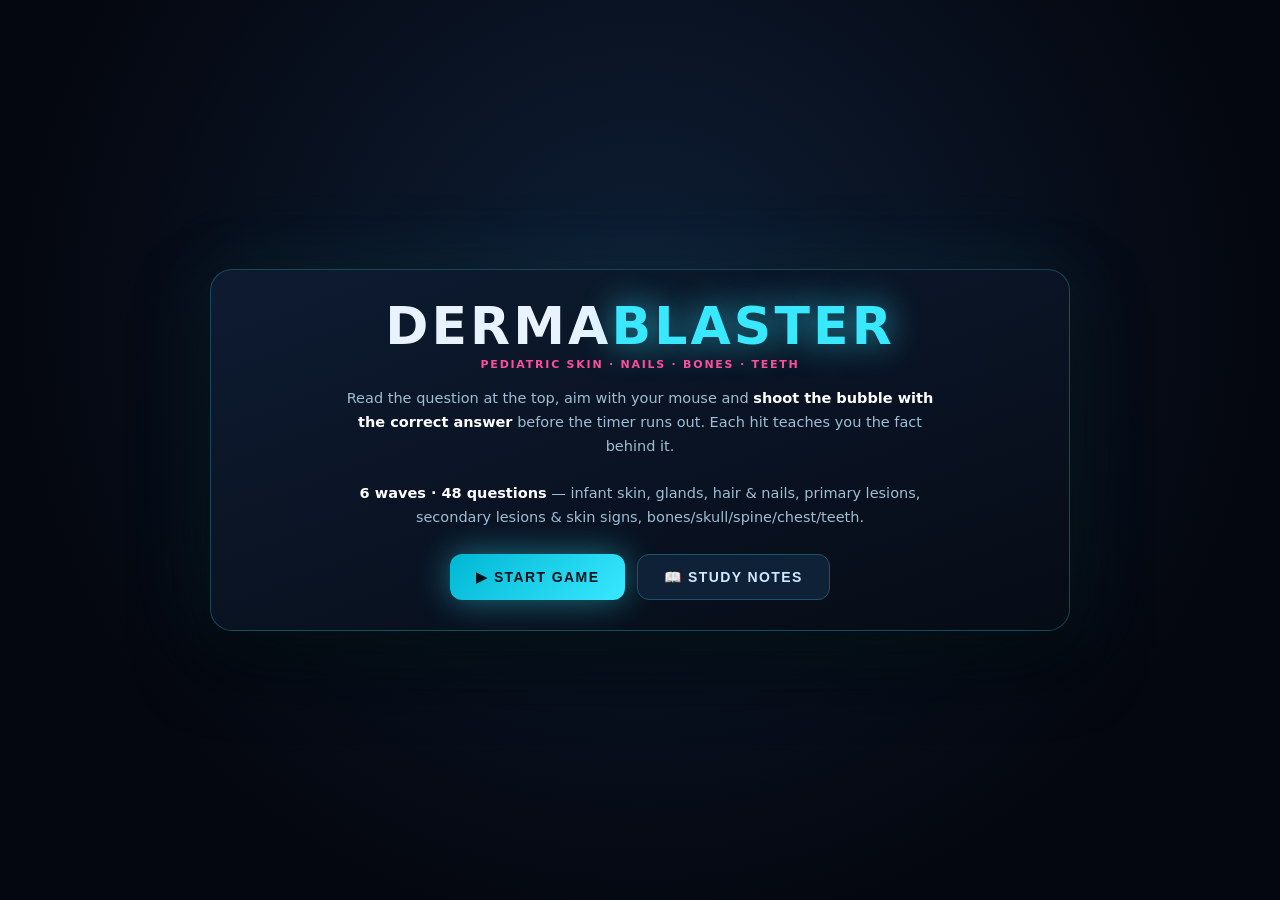
==== index.html @ 05850865 "Create index.html" ====
<!DOCTYPE html>
<html lang="en">
<head>
<meta charset="utf-8">
<meta name="viewport" content="width=device-width,initial-scale=1,maximum-scale=1,user-scalable=no">
<title>DermaBlaster — Pediatric Skin &amp; Bones Quiz Shooter</title>
<style>
  :root{
    --bg:#070b16; --cyan:#38e8ff; --pink:#ff4d9d;
    --green:#3cff8c; --red:#ff4a5e; --amber:#ffc24d;
  }
  *{box-sizing:border-box}
  html,body{
    margin:0;height:100%;overflow:hidden;background:var(--bg);
    font-family:ui-sans-serif,system-ui,"Segoe UI",Roboto,Helvetica,Arial,sans-serif;
    color:#e8f3ff;-webkit-user-select:none;user-select:none;-webkit-tap-highlight-color:transparent;
  }
  #game{position:fixed;inset:0;display:block;cursor:crosshair;z-index:1;touch-action:none}

  /* ---------- HUD ---------- */
  #hud{
    position:fixed;top:0;left:0;right:0;height:66px;z-index:10;
    display:flex;align-items:center;gap:16px;padding:8px 18px;
    pointer-events:none;
    background:linear-gradient(#050a14ee,#050a1400);
  }
  .hud-block{display:flex;flex-direction:column;gap:2px}
  #waveName{font-size:12px;letter-spacing:.14em;text-transform:uppercase;color:var(--cyan);font-weight:800;opacity:.9}
  #qCount{font-size:11px;letter-spacing:.1em;color:#8fb3cc;font-weight:700}
  .hud-center{flex:1;display:flex;flex-direction:column;align-items:center;gap:4px}
  #timerBar{width:min(520px,46vw);height:12px;border-radius:8px;background:#0c1a2c;border:1px solid #1d3a55;overflow:hidden;box-shadow:inset 0 0 12px #000}
  #timerFill{height:100%;width:100%;background:linear-gradient(90deg,#3cff8c,#38e8ff);transition:background .2s}
  #timerLbl{font-size:10px;letter-spacing:.22em;color:#6d90ab;font-weight:700}
  .hud-right{display:flex;flex-direction:column;align-items:flex-end;gap:2px}
  #scoreBox{font-size:22px;font-weight:900;color:#fff;text-shadow:0 0 18px rgba(56,232,255,.6);font-variant-numeric:tabular-nums}
  #comboBox{font-size:11px;font-weight:800;color:var(--amber);letter-spacing:.08em;height:14px}
  #livesBox{font-size:14px;letter-spacing:2px;color:var(--red);text-shadow:0 0 12px rgba(255,74,94,.8)}

  /* ---------- Question banner ---------- */
  #qBanner{
    position:fixed;top:70px;left:50%;transform:translateX(-50%);
    width:min(980px,92vw);z-index:9;pointer-events:none;
    text-align:center;font-size:18px;font-weight:700;line-height:1.38;
    padding:13px 22px;border-radius:14px;
    background:rgba(9,18,34,.85);border:1px solid rgba(56,232,255,.28);
    box-shadow:0 10px 34px rgba(0,0,0,.6),inset 0 0 30px rgba(56,232,255,.05);
    backdrop-filter:blur(6px);
    opacity:0;transition:opacity .18s;
  }
  #qBanner.on{opacity:1}

  /* ---------- Feedback ---------- */
  #feedback{
    position:fixed;left:50%;bottom:22px;transform:translateX(-50%) translateY(20px);
    width:min(900px,94vw);z-index:12;pointer-events:none;
    padding:15px 20px;border-radius:16px;opacity:0;transition:.22s;
    background:rgba(8,16,30,.94);backdrop-filter:blur(8px);
    box-shadow:0 18px 50px rgba(0,0,0,.7);
  }
  #feedback.show{opacity:1;transform:translateX(-50%) translateY(0)}
  #feedback.ok{border:1px solid rgba(60,255,140,.55);box-shadow:0 0 40px rgba(60,255,140,.18),0 18px 50px #000}
  #feedback.bad{border:1px solid rgba(255,74,94,.55);box-shadow:0 0 40px rgba(255,74,94,.18),0 18px 50px #000}
  .fb-head{font-size:15px;font-weight:900;letter-spacing:.14em;margin-bottom:7px}
  #feedback.ok .fb-head{color:var(--green)}
  #feedback.bad .fb-head{color:var(--red)}
  .fb-ans{font-size:15px;color:#fff;margin-bottom:5px}
  .fb-ans b{color:var(--cyan)}
  .fb-exp{font-size:13.5px;color:#9fbdd4;line-height:1.5}

  /* ---------- Overlay ---------- */
  #overlay{
    position:fixed;inset:0;z-index:50;display:none;align-items:center;justify-content:center;
    padding:22px;background:radial-gradient(circle at 50% 35%,#0e1e35 0%,#04070f 72%);
  }
  #overlay.show{display:flex}
  .panel{
    width:min(860px,96vw);max-height:88vh;overflow:auto;padding:30px 34px;border-radius:22px;
    background:linear-gradient(160deg,rgba(14,28,50,.96),rgba(6,12,22,.98));
    border:1px solid rgba(56,232,255,.25);
    box-shadow:0 0 90px rgba(56,232,255,.09),0 30px 70px rgba(0,0,0,.75);
  }
  .panel::-webkit-scrollbar{width:9px}
  .panel::-webkit-scrollbar-thumb{background:#1d4560;border-radius:9px}
  .menu{text-align:center}
  h1{margin:0 0 6px;font-size:clamp(30px,6.4vw,52px);letter-spacing:.06em;font-weight:900;line-height:1}
  h1 span{color:var(--cyan);text-shadow:0 0 34px rgba(56,232,255,.7)}
  .sub{margin:0 0 16px;color:var(--pink);font-weight:800;letter-spacing:.16em;font-size:11px;text-transform:uppercase}
  .desc{margin:0 auto 24px;max-width:600px;color:#9fbdd4;font-size:14.5px;line-height:1.65}
  .desc b{color:#fff}
  .btns{display:flex;gap:12px;justify-content:center;flex-wrap:wrap}
  .btn{
    pointer-events:auto;cursor:pointer;border-radius:12px;padding:14px 26px;
    font-size:14px;font-weight:900;letter-spacing:.1em;text-transform:uppercase;
    background:#0e2136;color:#cfe9ff;border:1px solid #23506f;transition:.15s;
  }
  .btn:hover{background:#153350;border-color:var(--cyan);transform:translateY(-2px)}
  .btn.primary{background:linear-gradient(135deg,#00b7d4,#38e8ff);color:#04121c;border:none;box-shadow:0 0 34px rgba(56,232,255,.45)}
  .btn.primary:hover{filter:brightness(1.12)}
  .stats{display:flex;gap:26px;justify-content:center;margin:6px 0 22px;flex-wrap:wrap}
  .stat{text-align:center}
  .stat b{display:block;font-size:30px;color:var(--cyan);font-weight:900}
  .stat span{font-size:10.5px;letter-spacing:.16em;color:#7ea1ba;font-weight:800}
  .big-title{font-size:clamp(26px,5vw,42px);font-weight:900;text-align:center;margin:0 0 6px}
  .big-title.good{color:var(--green);text-shadow:0 0 40px rgba(60,255,140,.5)}
  .big-title.bad{color:var(--red);text-shadow:0 0 40px rgba(255,74,94,.5)}

  /* ---------- Study notes ---------- */
  .study h2{margin:0 0 4px;font-size:26px;color:var(--cyan);letter-spacing:.05em}
  .study .hint{color:#7ea1ba;font-size:13px;margin:0 0 18px}
  .study h3{
    margin:26px 0 10px;font-size:14px;letter-spacing:.16em;text-transform:uppercase;
    color:var(--pink);border-bottom:1px solid rgba(255,77,157,.25);padding-bottom:7px;
  }
  .st-item{margin-bottom:11px;padding:10px 13px;border-radius:10px;background:rgba(56,232,255,.045);border-left:3px solid rgba(56,232,255,.45)}
  .st-q{font-size:13.5px;font-weight:700;color:#dceeff;margin-bottom:4px}
  .st-a{font-size:13px;color:var(--green);font-weight:700;margin-bottom:3px}
  .st-e{font-size:12px;color:#8aa9c1;line-height:1.45}

  @media (max-width:720px){
    #hud{height:58px;padding:6px 10px;gap:8px}
    #scoreBox{font-size:17px}
    #qBanner{top:60px;font-size:14.5px;padding:10px 14px}
    #timerBar{width:38vw}
    .panel{padding:22px 18px}
    .fb-exp{font-size:12px}
    .fb-ans{font-size:13px}
  }
</style>
</head>
<body>

<canvas id="game"></canvas>

<div id="hud">
  <div class="hud-block">
    <div id="waveName">WAVE 1/6</div>
    <div id="qCount">Q 1/8</div>
  </div>
  <div class="hud-center">
    <div id="timerBar"><div id="timerFill"></div></div>
    <div id="timerLbl">TIME</div>
  </div>
  <div class="hud-right">
    <div id="scoreBox">0</div>
    <div id="comboBox"></div>
    <div id="livesBox">❤❤❤❤❤</div>
  </div>
</div>

<div id="qBanner"></div>
<div id="feedback"></div>
<div id="overlay"></div>

<script>
/* ============================================================
   1. DATA — every fact from the notes becomes a question
   ============================================================ */
const TOPICS = [
{ name:"The Skin of Infants", questions:[
  { q:"How does the skin thickness of children under 3 years compare with adults?",
    a:"1.5–3 times thinner", d:["1.5–3 times thicker","About the same","5–10 times thinner"],
    e:"In children under 3 years the skin is 1.5–3 times less thick than in adults." },
  { q:"Why is an infant's skin fair / light in colour?",
    a:"The function of melanocytes is reduced", d:["Melanocytes are completely absent","Melanin is overproduced","The dermis is thicker"],
    e:"The function of melanocytes is reduced, so the skin is fair and light." },
  { q:"How much water does an infant's smooth, delicate skin contain?",
    a:"Up to 80%", d:["Up to 30%","Up to 50%","Up to 95%"],
    e:"Infant skin is smooth, delicate and soft and contains up to 80% of water." },
  { q:"The structure of the epidermis in infants is best described as…",
    a:"Loose — cells are relatively far apart", d:["Tightly packed and dense","Hard and fully keratinized","Fused solidly to the dermis"],
    e:"The structure of the epidermis is loose: the cells are relatively far apart." },
  { q:"Why do bullae form easily on an infant's skin?",
    a:"Weak epidermis–dermis connection (poor anchoring fibers)", d:["A very thick periosteum","Overactive sebaceous glands","Excess melanin production"],
    e:"The epidermis easily detaches from the dermis because anchoring fibers are poorly developed → bullae form." },
  { q:"What is the pH of infant skin?",
    a:"Neutral → poor antibacterial protection", d:["Strongly acidic → good antibacterial protection","Strongly alkaline","Identical to adult skin"],
    e:"The pH is neutral, which gives poor antibacterial protection." },
  { q:"Infant skin is predisposed to…",
    a:"Peeling (desquamation)", d:["Thick keratinization","Hyperpigmentation","Sclerosis"],
    e:"Infant skin is sensitive, vulnerable, easily damaged and predisposed to peeling (desquamation)." }
]},

{ name:"Sebaceous & Sweat Glands", questions:[
  { q:"When do the sebaceous glands start functioning?",
    a:"In utero — producing vernix caseosa", d:["At birth","At 3–4 weeks of life","At puberty"],
    e:"The sebaceous glands start functioning in utero, producing vernix caseosa." },
  { q:"What does vernix caseosa do for the fetus?",
    a:"Protects skin from amniotic fluid and eases passage through the birth canal",
    d:["Protects only from UV light","Kills all bacteria on the skin","Acts as the first hair coat"],
    e:"Vernix caseosa covers the fetal skin, protects it from amniotic fluid and facilitates passage through the birth canal." },
  { q:"When is the peak activity of the sebaceous glands?",
    a:"In puberty", d:["In the first month of life","At 7–8 years","In old age"],
    e:"The peak activity is in puberty." },
  { q:"Adolescent acne is caused by sebaceous glands occluded with…",
    a:"Epithelial plugs", d:["Calcium deposits","Anchoring fibers","Lanugo hairs"],
    e:"In adolescents the sebaceous glands are often occluded with epithelial plugs → acne." },
  { q:"Why is sweat gland function decreased during the first 3–4 months?",
    a:"Excretory ducts are underdeveloped and closed with epithelial cells",
    d:["The glands have not yet formed","The body contains no water","The skin is too thick"],
    e:"During the first 3–4 months the excretory ducts are underdeveloped and closed with epithelial cells, so function is decreased." },
  { q:"Sweating begins at the age of…",
    a:"3–4 weeks", d:["3–4 days","3–4 months","7–8 years"],
    e:"Sweating begins at the age of 3–4 weeks." },
  { q:"Which statement about infant sweating is TRUE?",
    a:"Infants sweat at a higher temperature than older children",
    d:["Infants sweat at a lower temperature","Infants do not sweat at all","Sweating is fully adequate from birth"],
    e:"Infants sweat at a higher temperature than older children." },
  { q:"Adequate sweating occurs at…",
    a:"7–8 years", d:["3–4 weeks","1 year","Puberty"],
    e:"Adequate sweating occurs at 7–8 years." },
  { q:"When do the apocrine sweat glands start functioning?",
    a:"In puberty", d:["In utero","At 3–4 weeks","At 7–8 years"],
    e:"Apocrine sweat glands start functioning in puberty." }
]},

{ name:"Hair & Nails", questions:[
  { q:"The skin of a newborn is covered with…",
    a:"Lanugo — short, soft hairs", d:["Thick terminal hair","Nothing but vellus patches","No hair at all"],
    e:"The skin of a newborn is covered with lanugo (short and soft hairs)." },
  { q:"In which babies is lanugo more evident?",
    a:"Premature babies", d:["Post-term babies","Babies with acne","Babies with alopecia"],
    e:"Lanugo is more evident in premature babies." },
  { q:"Eyebrows and eyelashes in the newborn are…",
    a:"Poorly developed", d:["Fully developed","Absent until puberty","Identical to adults"],
    e:"Eyebrows and eyelashes are poorly developed." },
  { q:"The primary soft hair on the scalp is replaced…",
    a:"During the first 6 months", d:["During the first 3 days","At 5 years","At puberty"],
    e:"Primary soft hair on the scalp is replaced during the first 6 months." },
  { q:"Nails in term infants are…",
    a:"Well developed and reaching the fingertips", d:["Completely absent","3 mm short of the fingertips","Present only on the toes"],
    e:"Nails are well developed and reach the fingertips in term infants." },
  { q:"What forms on the nail plate during the first 3 days of life?",
    a:"A “physiological line” due to delayed nail growth", d:["Leukonychia","A subungual haematoma","A fungal spot"],
    e:"In the first 3 days of life a delay in nail growth forms the so-called “physiological line” on the nail plate." },
  { q:"When does the “physiological line” reach the free edge of the nail?",
    a:"At the 3rd month of life", d:["At 3 weeks","At 6 months","At 1 year"],
    e:"At the 3rd month of life it reaches the free edge of the nail." },
  { q:"Alopecia means…",
    a:"Loss of hair", d:["Excessive hair growth","Nail biting","Pitted nails"],
    e:"Alopecia = loss of hair." },
  { q:"Hypertrichosis means…",
    a:"Excessive growth of hair", d:["Loss of hair","Dilated capillaries","Thickened skin"],
    e:"Hypertrichosis = excessive growth of hair." },
  { q:"Onychophagia is…",
    a:"Nail biting", d:["Complete nail loss","White nails","Iron deficiency"],
    e:"Onychophagia = nail biting." },
  { q:"Celonychia (koilonychia) is associated with…",
    a:"Iron deficiency", d:["Zinc excess","Vitamin D toxicity","Hyperthyroidism"],
    e:"Celonychia (spoon-shaped nails) is associated with iron deficiency." },
  { q:"Convex “watchglass” nails and “thimble” nails are examples of…",
    a:"Nail signs / symptoms", d:["Primary skin lesions","Secondary skin lesions","Bone deformities"],
    e:"Thimble nails, convex (watchglass) nails, leukonychia and onychophagia are nail signs/symptoms." },
  { q:"Leukonychia refers to…",
    a:"White discoloration of the nails", d:["Yellow nails","Absent nails","Pitted nails"],
    e:"Leukonychia = white nails." }
]},

{ name:"Primary Lesions", questions:[
  { q:"A “spot” (primary lesion) is…",
    a:"A changed colour on a limited area, not rising above the skin surface",
    d:["A fluid-filled blister","A raised solid lesion","A deep skin split"],
    e:"A spot is a changed colour on a limited area that does not rise above the surface of the skin." },
  { q:"Inflammatory spots (expanded blood vessels)…",
    a:"Disappear on pressure and reappear when pressure stops",
    d:["Never disappear","Are always purpuric","Are always larger than 20 mm"],
    e:"Inflammatory spots disappear when pressing on the skin with a finger and reappear after the pressure stops." },
  { q:"Roseola is a spot with a diameter of…",
    a:"≤ 5 mm", d:["6–20 mm","More than 20 mm","1–2 cm"],
    e:"Roseola ≤ 5 mm, macula 6–20 mm, erythema > 20 mm." },
  { q:"A macula measures…",
    a:"6–20 mm", d:["≤ 5 mm","More than 20 mm","Exactly 1–2 cm"],
    e:"Macula = 6–20 mm in diameter." },
  { q:"Erythema is a spot larger than…",
    a:"20 mm", d:["5 mm","10 mm","50 mm"],
    e:"Erythema > 20 mm in diameter." },
  { q:"Which spots do NOT disappear on pressure?",
    a:"Nevus, hemangioma and hemorrhagic spots",
    d:["Roseola and erythema","Only maculae","All inflammatory spots"],
    e:"Non-inflammatory spots (nevus, hemangioma, hemorrhagic spots) do not disappear after pressure." },
  { q:"Petechiae are…",
    a:"Pinpoint hemorrhages", d:["Multiple hemorrhages of 2–5 mm","Irregular hemorrhages over 5 mm","Dilated vessels"],
    e:"Petechiae = pinpoint hemorrhages." },
  { q:"Purpura is defined as…",
    a:"Multiple hemorrhages of 2–5 mm", d:["Pinpoint hemorrhages","An irregular hemorrhage over 5 mm","A blister larger than 1 cm"],
    e:"Purpura = multiple hemorrhages 2–5 mm." },
  { q:"Ecchymosis is…",
    a:"A hemorrhage with irregular shape, over 5 mm", d:["A pinpoint hemorrhage","A serous vesicle","A dilated capillary"],
    e:"Ecchymosis = hemorrhage with irregular shape > 5 mm." },
  { q:"Papules are…",
    a:"Palpable, discrete lesions under 1 cm", d:["Elevated lesions over 1 cm","Fluid-filled lesions under 1 cm","Solid or cystic lesions of 1–2 cm"],
    e:"Papules: palpable, discrete lesions < 1 cm in diameter." },
  { q:"Plaques are…",
    a:"Elevated lesions larger than 1 cm", d:["Palpable lesions under 1 cm","Small vesicles","Dried exudate"],
    e:"Plaques: elevated lesions > 1 cm in diameter." },
  { q:"Nodules are…",
    a:"Palpable, solid or cystic, discrete lesions of 1–2 cm", d:["Elevated lesions over 1 cm","Lesions smaller than 1 cm","Pus-filled lesions"],
    e:"Nodules: palpable, solid or cystic, discrete lesions 1–2 cm in diameter." },
  { q:"Pustules are lesions…",
    a:"With purulent content", d:["With serous fluid only","Containing only blood","Covered with keratin flakes"],
    e:"Pustules are lesions with purulent content." },
  { q:"Vesicles are…",
    a:"Small (<1 cm) elements containing serous or hemorrhagic fluid",
    d:["Large (>1 cm) fluid-filled elements","Solid raised lesions","Colour changes only"],
    e:"Vesicles are small (<1 cm) elements containing serous or hemorrhagic fluid." },
  { q:"Bullae are…",
    a:"Large (>1 cm) vesicles", d:["Small (<1 cm) vesicles","Pus-filled lesions","Deep skin splits"],
    e:"Bullae are large (>1 cm in diameter) vesicles." },
  { q:"Wheals are…",
    a:"Irregularly shaped, elevated, edematous skin areas", d:["Dried crusts","Deep fissures","Pigment changes"],
    e:"Wheals: irregularly shaped, elevated, edematous skin areas." },
  { q:"Hyperpigmentation means…",
    a:"Increased skin pigment", d:["Decreased skin pigment","A dilated superficial vessel","Thickened skin"],
    e:"Hyperpigmentation = increased skin pigment; hypopigmentation = decreased skin pigment." },
  { q:"Telangiectasia is…",
    a:"A dilated superficial blood vessel", d:["A deep skin split","A type of scar","Excessive hair growth"],
    e:"Telangiectasia = a dilated superficial blood vessel." }
]},

{ name:"Secondary Lesions & Skin Signs", questions:[
  { q:"Excoriation is…",
    a:"Superficial linear skin erosion caused by scratching",
    d:["Thickening of skin from chronic inflammation","A deep split into the dermis","Dried exudate on the surface"],
    e:"Excoriation = superficial linear skin erosion caused by scratching." },
  { q:"Lichenification is…",
    a:"Thickening of skin with exaggerated markings from chronic inflammation",
    d:["Loss of part of the epidermis","A fluid-filled lesion","A pigment disorder"],
    e:"Lichenification = thickening of the skin with exaggerated skin markings secondary to chronic inflammation." },
  { q:"Scales are…",
    a:"Flakes of desiccated keratinized epidermal cells",
    d:["Dried serum and blood","Deep dermal splits","Fibrous replacement tissue"],
    e:"Scale = flakes on the skin surface formed by desiccated keratinized epidermal cells." },
  { q:"A crust is…",
    a:"Dried exudate of serum, blood, sebum or purulent material",
    d:["A flake of keratin","A dilated vessel","A pigment change"],
    e:"Crust = dried exudate of serum, blood, sebum or purulent material on the skin surface." },
  { q:"A fissure is…",
    a:"A deep skin split extending into the dermis",
    d:["A superficial epidermal loss","A scar","A small vesicle"],
    e:"Fissure = a deep skin split extending into the dermis." },
  { q:"An erosion is…",
    a:"A superficial, focal loss of part of the epidermis",
    d:["A focal loss extending into the dermis","A fibrous scar","A dry flake"],
    e:"Erosion = a superficial, focal loss of part of the epidermis." },
  { q:"Ulceration is…",
    a:"Focal loss of the epidermis extending into the dermis",
    d:["Superficial loss of part of the epidermis","Thickening of the skin","A linear scratch"],
    e:"Ulceration = focal loss of the epidermis extending into the dermis (deeper than an erosion)." },
  { q:"A scar is…",
    a:"Fibrous tissue replacing normal dermal/subcutaneous tissue after injury",
    d:["Dried exudate on the surface","Desiccated keratin","A dilated capillary"],
    e:"Scar = fibrous tissue that replaces normal dermal or subcutaneous tissue after skin injury." },
  { q:"Dermographism literally means…",
    a:"To “write on the skin”", d:["To “peel the skin”","To “thicken the skin”","To “colour the skin”"],
    e:"Dermographism (dermatographism) literally means to “write on the skin”." },
  { q:"In dermographism, firmly stroking the skin normally produces…",
    a:"A white line, then red, and it is not stable",
    d:["A permanent black line","A blister within seconds","No reaction at all"],
    e:"Firmly stroke, scratch or rub the skin with a nail, pencil or tongue blade: normally white, then red, and not stable." }
]},

{ name:"Bones, Skull, Spine, Chest & Teeth", questions:[
  { q:"Bones in children are…",
    a:"More elastic", d:["More brittle","Identical to adult bones","Less vascular"],
    e:"Bones in children are more elastic." },
  { q:"A “greenstick” fracture is…",
    a:"A subperiosteal fracture because the periosteum is thick",
    d:["A complete break with displacement","An intra-articular fracture","A growth-plate fracture"],
    e:"Greenstick = subperiosteal fracture (the periosteum is thick) with rapid healing." },
  { q:"In newborns, all bones are filled with…",
    a:"Red bone marrow (hemopoiesis)", d:["Yellow bone marrow","Cartilage only","Air"],
    e:"In newborns all bones are filled with red bone marrow for hemopoiesis." },
  { q:"In adults, red bone marrow remains only in…",
    a:"Flat and short bones and epiphyses of long bones", d:["All bones of the body","The skull only","The diaphyses of long bones"],
    e:"In adults red marrow is only in flat, short bones and the epiphysis of long bones." },
  { q:"The large fontanelle is located…",
    a:"At the intersection of the coronal and sagittal sutures",
    d:["Between the occipital and parietal bones","At the mastoid process","Between the two frontal bones"],
    e:"The large fontanelle is at the intersection of the coronal and sagittal sutures (up to 3×3 cm)." },
  { q:"The large fontanelle usually closes by…",
    a:"1–1.5 years", d:["1–2 months","3–4 weeks","5 years"],
    e:"The large fontanelle closes usually by the age of 1–1.5 years." },
  { q:"The small fontanelle is located…",
    a:"Between the occipital and parietal bones",
    d:["At the intersection of the coronal and sagittal sutures","On the forehead","Behind the ear"],
    e:"The small fontanelle is located between the occipital and parietal bones." },
  { q:"The small fontanelle is closed…",
    a:"At the time of birth or by 1–2 months of life", d:["By 1–1.5 years","By 5 years","By 3–4 weeks"],
    e:"The small fontanelle is closed at birth or by 1–2 months of life." },
  { q:"In the newborn skull, which volume is significantly bigger?",
    a:"The brain skull compared with the facial skull",
    d:["The facial skull compared with the brain skull","They are equal","The mandible is the largest part"],
    e:"Brain skull volume is significantly bigger than the facial one." },
  { q:"The spine of a newborn looks like…",
    a:"An arch", d:["An S-shape","A perfectly straight line","A C-shape with lumbar lordosis"],
    e:"The spine of a newborn looks like an arch; physiological curves start forming after 2–3 months." },
  { q:"Cervical lordosis is formed when the child begins to…",
    a:"Lift his head", d:["Sit","Stand","Walk"],
    e:"Cervical lordosis is formed after the child begins to lift his head." },
  { q:"Thoracic kyphosis appears when the child begins to…",
    a:"Sit", d:["Lift his head","Walk","Speak"],
    e:"Thoracic kyphosis appears when the child begins to sit." },
  { q:"Lumbar lordosis and sacral kyphosis appear at…",
    a:"9–12 months, when the child begins to stand and walk", d:["2–3 months of age","Birth","5 years of age"],
    e:"Lumbar lordosis and sacral kyphosis appear at 9–12 months when the child begins to stand and walk." },
  { q:"The ribs in infants are placed…",
    a:"Horizontally", d:["Obliquely downwards","Vertically","At a 45° angle"],
    e:"Ribs are placed horizontally." },
  { q:"In the infant chest…",
    a:"The anterior–posterior size is greater than the transverse one",
    d:["The transverse size is greater","Both sizes are equal","The chest is completely flat"],
    e:"The anterior–posterior size of the chest is greater than the cross (transverse) one." },
  { q:"Pectus excavatum is also called…",
    a:"Koilosternia", d:["Chicken breast","Keeled breast","Greenstick chest"],
    e:"Pectus excavatum = koilosternia. The “chicken breast” is the keeled breast." },
  { q:"Eruption of teeth usually starts at the age of…",
    a:"5–7 months", d:["Birth","3–4 weeks","2 years"],
    e:"Eruption of teeth usually starts at the age of 5–7 months." },
  { q:"Teething may be accompanied by…",
    a:"Fever, sleep disturbance and diarrhea", d:["Jaundice and seizures","Rash and alopecia","A bulging fontanelle"],
    e:"Eruption may be accompanied by fever, sleep disturbance and diarrhea." },
  { q:"By 2 years of age a child has…",
    a:"20 milk (deciduous) teeth", d:["10 milk teeth","16 milk teeth","32 permanent teeth"],
    e:"By 2 years there are 20 milk (deciduous) teeth." },
  { q:"In the formula X = n − 4 for milk teeth, n is…",
    a:"The child's age in months", d:["The child's age in years","The number of permanent teeth","The child's weight in kg"],
    e:"X = n − 4, where n is the child's age in months." },
  { q:"Replacement of milk teeth by permanent teeth usually starts at…",
    a:"5 years", d:["2 years","7 years","12 years"],
    e:"The period of replacement of milk teeth by permanent ones starts usually at 5 years." },
  { q:"In the formula X = 4n − 20 for permanent teeth, n is…",
    a:"The child's age in years", d:["The child's age in months","The number of milk teeth","The years since puberty"],
    e:"X = 4n − 20, where n is the child's age in years." }
]}
];

/* ============================================================
   2. UTILITIES
   ============================================================ */
const rand=(a,b)=>a+Math.random()*(b-a);
const randInt=(a,b)=>Math.floor(rand(a,b+1));
function shuffle(arr){const a=arr.slice();for(let i=a.length-1;i>0;i--){const j=randInt(0,i);[a[i],a[j]]=[a[j],a[i]];}return a;}
const clamp=(v,a,b)=>Math.max(a,Math.min(b,v));
const escapeHtml=s=>String(s).replace(/[&<>"']/g,c=>({'&':'&amp;','<':'&lt;','>':'&gt;','"':'&quot;',"'":'&#39;'}[c]));

/* tiny sound engine */
let actx=null;
function beep(freq,dur,type,vol){
  try{
    if(!actx) actx=new (window.AudioContext||window.webkitAudioContext)();
    const o=actx.createOscillator(), g=actx.createGain();
    o.type=type||'sine'; o.frequency.value=freq;
    g.gain.setValueAtTime(vol||0.05,actx.currentTime);
    g.gain.exponentialRampToValueAtTime(0.0001,actx.currentTime+dur);
    o.connect(g); g.connect(actx.destination);
    o.start(); o.stop(actx.currentTime+dur+0.02);
  }catch(e){}
}

/* ============================================================
   3. CANVAS SETUP
   ============================================================ */
const cvs=document.getElementById('game');
const ctx=cvs.getContext('2d');
let W=0,H=0,DPR=1;

const el={
  waveName:document.getElementById('waveName'),
  qCount:document.getElementById('qCount'),
  score:document.getElementById('scoreBox'),
  combo:document.getElementById('comboBox'),
  lives:document.getElementById('livesBox'),
  timerFill:document.getElementById('timerFill'),
  qBanner:document.getElementById('qBanner'),
  feedback:document.getElementById('feedback'),
  overlay:document.getElementById('overlay')
};

/* ============================================================
   4. GAME STATE
   ============================================================ */
const G={
  phase:'menu',            // menu | intro | question | reveal | over | victory
  wave:0, pool:[], qi:0,
  lives:5, maxLives:5,
  score:0, combo:0, bestCombo:0, correct:0, answered:0,
  timeLeft:0, timeMax:22, phaseTimer:0,
  targets:[], bullets:[], particles:[],
  aim:{x:0,y:0}, turret:{x:0,y:0,ang:-Math.PI/2}, muzzle:{x:0,y:0},
  cooldown:0, shake:0, t:0
};

const QUESTIONS_PER_WAVE=8;

/* ============================================================
   5. RESIZE / LAYOUT
   ============================================================ */
function resize(){
  DPR=Math.min(window.devicePixelRatio||1,2);
  W=window.innerWidth; H=window.innerHeight;
  cvs.width=Math.floor(W*DPR); cvs.height=Math.floor(H*DPR);
  cvs.style.width=W+'px'; cvs.style.height=H+'px';
  ctx.setTransform(DPR,0,0,DPR,0,0);
  relayout();
}
function relayout(){
  const n=G.targets.length;
  if(!n) return;
  const slotW=W/n;
  const r=Math.max(44,Math.min(80,slotW*0.42,H*0.15));
  G.targets.forEach((t,i)=>{
    t.ax=slotW*(i+0.5);
    t.r=r;
    t.ay=clamp(t.ay, Math.max(180,H*0.24), Math.max(240,H*0.68));
  });
}
window.addEventListener('resize',resize);

/* ============================================================
   6. QUESTION FLOW
   ============================================================ */
function startGame(){
  el.overlay.classList.remove('show');
  G.score=0; G.lives=G.maxLives; G.combo=0; G.bestCombo=0;
  G.correct=0; G.answered=0;
  startWave(0);
}

function startWave(i){
  G.wave=i;
  const bank=TOPICS[i].questions;
  G.pool=shuffle(bank).slice(0,Math.min(QUESTIONS_PER_WAVE,bank.length));
  G.qi=0;
  G.phase='intro';
  G.phaseTimer=2.2;
  G.targets=[]; G.bullets=[]; G.particles=[];
  hideFeedback();
  el.qBanner.classList.remove('on');
  updateHUD();
}

function loadQuestion(){
  const q=G.pool[G.qi];
  if(!q){ endWave(); return; }
  G.phase='question';
  G.timeLeft=G.timeMax;
  G.bullets=[]; G.particles=[]; G.targets=[];
  G.cooldown=0;
  hideFeedback();

  const opts=shuffle([{text:q.a,correct:true}].concat(q.d.map(t=>({text:t,correct:false}))));
  const n=opts.length;
  const slotW=W/n;
  const r=Math.max(44,Math.min(80,slotW*0.42,H*0.15));
  const hues=[190,320,45,150];

  for(let i=0;i<n;i++){
    const ay=rand(Math.max(190,H*0.26),Math.max(250,H*0.68));
    G.targets.push({
      ax:slotW*(i+0.5), ay:ay, x:slotW*(i+0.5), y:ay, r:r,
      text:opts[i].text, correct:opts[i].correct,
      ph:rand(0,6.283), sp:rand(0.55,1.0), amp:rand(7,20),
      scale:0, reveal:null, hue:hues[i%4]
    });
  }

  el.qBanner.textContent=q.q;
  el.qBanner.classList.add('on');
  updateHUD();
}

function resolve(hitTarget, isCorrect, reason){
  if(G.phase!=='question') return;
  G.phase='reveal';
  G.phaseTimer=4.0;
  G.answered++;
  const q=G.pool[G.qi];

  G.targets.forEach(t=>{ if(t.correct) t.reveal='good'; });

  if(isCorrect){
    G.correct++;
    G.combo++;
    if(G.combo>G.bestCombo) G.bestCombo=G.combo;
    const timeBonus=Math.round(G.timeLeft*8);
    const gained=100+timeBonus+(G.combo-1)*25;
    G.score+=gained;
    for(let i=0;i<26;i++) explodeParticle(hitTarget?hitTarget.x:W/2, hitTarget?hitTarget.y:H/2, 150);
    beep(880,0.10,'sine',0.06);
    setTimeout(()=>beep(1320,0.13,'sine',0.045),85);
    showFeedback(true,q,gained);
  }else{
    G.combo=0;
    G.lives--;
    if(hitTarget) hitTarget.reveal='bad';
    for(let i=0;i<20;i++) explodeParticle(hitTarget?hitTarget.x:W/2, hitTarget?hitTarget.y:H/2, 355);
    beep(160,0.28,'sawtooth',0.05);
    showFeedback(false,q,0,reason);
  }
  G.shake=Math.min(G.shake+5,10);
  updateHUD();
}

function nextStep(){
  if(G.lives<=0){ endGame(false); return; }
  if(G.qi+1>=G.pool.length){ endWave(); return; }
  G.qi++;
  loadQuestion();
}

function endWave(){
  if(G.wave+1>=TOPICS.length){ endGame(true); return; }
  G.wave++;
  G.lives=Math.min(G.maxLives,G.lives+2);
  G.phase='intro';
  G.phaseTimer=2.2;
  G.targets=[]; G.bullets=[]; G.particles=[];
  const bank=TOPICS[G.wave].questions;
  G.pool=shuffle(bank).slice(0,Math.min(QUESTIONS_PER_WAVE,bank.length));
  G.qi=0;
  hideFeedback();
  el.qBanner.classList.remove('on');
  updateHUD();
}

function endGame(victory){
  G.phase=victory?'victory':'over';
  G.targets=[]; G.bullets=[]; G.particles=[];
  hideFeedback();
  el.qBanner.classList.remove('on');
  const acc=G.answered?Math.round(G.correct/G.answered*100):0;
  const title=victory?'🏆 ALL WAVES CLEARED!':'💀 GAME OVER';
  const cls=victory?'good':'bad';
  el.overlay.innerHTML=`
    <div class="panel">
      <h1 class="big-title ${cls}">${title}</h1>
      <p class="sub" style="text-align:center">${victory?'You mastered pediatric skin, nails, bones & teeth':'The skin is a fragile thing… try again'}</p>
      <div class="stats">
        <div class="stat"><b>${G.score.toLocaleString()}</b><span>SCORE</span></div>
        <div class="stat"><b>${G.correct}/${G.answered}</b><span>CORRECT</span></div>
        <div class="stat"><b>${acc}%</b><span>ACCURACY</span></div>
        <div class="stat"><b>${G.bestCombo}×</b><span>BEST COMBO</span></div>
      </div>
      <div class="btns">
        <button class="btn primary" id="btnAgain">▶ PLAY AGAIN</button>
        <button class="btn" id="btnMenu">🏠 MAIN MENU</button>
        <button class="btn" id="btnNotes">📖 STUDY NOTES</button>
      </div>
    </div>`;
  el.overlay.classList.add('show');
  document.getElementById('btnAgain').onclick=startGame;
  document.getElementById('btnMenu').onclick=showMenu;
  document.getElementById('btnNotes').onclick=showStudy;
  if(victory){ beep(660,0.15,'sine',0.07); setTimeout(()=>beep(880,0.15,'sine',0.07),150); setTimeout(()=>beep(1320,0.3,'sine',0.07),300); }
  else beep(120,0.5,'sawtooth',0.06);
}

/* ============================================================
   7. FEEDBACK + HUD
   ============================================================ */
function showFeedback(ok,q,gained,reason){
  el.feedback.className=(ok?'ok':'bad')+' show';
  el.feedback.innerHTML=`
    <div class="fb-head">${ok?'✔ CORRECT!  +'+gained:(reason==='timeout'?'⏱ TIME OUT!':'✘ WRONG!')}</div>
    <div class="fb-ans"><b>Answer:</b> ${escapeHtml(q.a)}</div>
    <div class="fb-exp">${escapeHtml(q.e)}</div>`;
}
function hideFeedback(){ el.feedback.className=''; el.feedback.innerHTML=''; }

function updateHUD(){
  if(G.phase==='menu'){ return; }
  const topic=TOPICS[G.wave]?TOPICS[G.wave].name:'';
  el.waveName.textContent='WAVE '+(G.wave+1)+'/'+TOPICS.length+' · '+topic;
  el.qCount.textContent='Q '+Math.min(G.qi+1,G.pool.length||1)+'/'+(G.pool.length||QUESTIONS_PER_WAVE);
  el.score.textContent=G.score.toLocaleString();
  el.combo.textContent=G.combo>1?('COMBO ×'+G.combo):'';
  let hearts='';
  for(let i=0;i<G.maxLives;i++) hearts+= i<G.lives?'❤':'♡';
  el.lives.textContent=hearts;
}

/* ============================================================
   8. SHOOTING
   ============================================================ */
function fire(){
  if(G.phase!=='question'||G.cooldown>0) return;
  const mx=G.muzzle.x, my=G.muzzle.y;
  let dx=G.aim.x-mx, dy=G.aim.y-my;
  const d=Math.hypot(dx,dy)||1;
  dx/=d; dy/=d;
  G.bullets.push({x:mx+dx*26,y:my+dy*26,vx:dx*1350,vy:dy*1350,r:6,life:2.2});
  G.cooldown=0.13;
  G.shake=Math.min(G.shake+1.6,7);
  beep(560,0.05,'square',0.028);
}

function explodeParticle(x,y,hue){
  const a=rand(0,6.283), s=rand(60,340);
  G.particles.push({
    x:x,y:y,vx:Math.cos(a)*s,vy:Math.sin(a)*s,
    life:rand(0.35,0.8),max:0.8,hue:hue+rand(-25,25),size:rand(1.5,4.5)
  });
}

/* ============================================================
   9. UPDATE
   ============================================================ */
function update(dt){
  G.t+=dt;
  if(G.shake>0) G.shake=Math.max(0,G.shake-dt*22);
  if(G.cooldown>0) G.cooldown-=dt;

  /* turret aim */
  G.turret.x=W/2; G.turret.y=H-8;
  G.turret.ang=Math.atan2(G.aim.y-G.turret.y,G.aim.x-G.turret.x);
  G.muzzle.x=G.turret.x+Math.cos(G.turret.ang)*46;
  G.muzzle.y=G.turret.y+Math.sin(G.turret.ang)*46;

  /* phases */
  if(G.phase==='intro'){
    G.phaseTimer-=dt;
    if(G.phaseTimer<=0) loadQuestion();
  }else if(G.phase==='question'){
    G.timeLeft-=dt;
    const pct=Math.max(0,G.timeLeft/G.timeMax);
    el.timerFill.style.width=(pct*100)+'%';
    el.timerFill.style.background = pct>0.5
      ? 'linear-gradient(90deg,#3cff8c,#38e8ff)'
      : pct>0.25 ? 'linear-gradient(90deg,#ffc24d,#ff8a3c)'
      : 'linear-gradient(90deg,#ff4a5e,#ff2d55)';
    if(G.timeLeft<=0){ G.timeLeft=0; resolve(null,false,'timeout'); }
  }else if(G.phase==='reveal'){
    G.phaseTimer-=dt;
    if(G.phaseTimer<=0) nextStep();
  }

  /* targets float + scale-in */
  G.targets.forEach(t=>{
    if(t.scale<1) t.scale=Math.min(1,t.scale+dt*4.5);
    t.x=t.ax+Math.sin(G.t*t.sp+t.ph)*t.amp;
    t.y=t.ay+Math.cos(G.t*t.sp*0.82+t.ph)*t.amp*0.55;
  });

  /* bullets */
  for(let i=G.bullets.length-1;i>=0;i--){
    const b=G.bullets[i];
    b.x+=b.vx*dt; b.y+=b.vy*dt; b.life-=dt;
    let remove=false;
    if(G.phase==='question'){
      for(const t of G.targets){
        if(t.reveal) continue;
        const dist=Math.hypot(b.x-t.x,b.y-t.y);
        if(dist<t.r*t.scale+b.r){
          resolve(t,t.correct);
          remove=true;
          break;
        }
      }
    }
    if(remove||b.life<=0||b.x<-60||b.x>W+60||b.y<-60||b.y>H+60) G.bullets.splice(i,1);
  }

  /* particles */
  for(let i=G.particles.length-1;i>=0;i--){
    const p=G.particles[i];
    p.x+=p.vx*dt; p.y+=p.vy*dt;
    p.vx*=0.97; p.vy=p.vy*0.97+150*dt;
    p.life-=dt;
    if(p.life<=0) G.particles.splice(i,1);
  }
}

/* ============================================================
   10. RENDER
   ============================================================ */
function wrapLines(text,maxWidth){
  const words=text.split(' ');
  const lines=[]; let cur='';
  for(const w of words){
    const test=cur?cur+' '+w:w;
    if(ctx.measureText(test).width<=maxWidth||!cur) cur=test;
    else { lines.push(cur); cur=w; }
  }
  if(cur) lines.push(cur);
  return lines;
}

function drawTarget(t){
  const r=t.r*t.scale;
  if(r<1) return;

  let ringCol;
  if(t.reveal==='good') ringCol='#3cff8c';
  else if(t.reveal==='bad') ringCol='#ff4a5e';
  else ringCol='hsla('+t.hue+',95%,66%,0.95)';

  ctx.save();
  ctx.translate(t.x,t.y);

  /* glow */
  ctx.shadowColor = t.reveal==='good' ? 'rgba(60,255,140,.95)'
                  : t.reveal==='bad'  ? 'rgba(255,74,94,.95)'
                  : 'hsla('+t.hue+',95%,60%,.55)';
  ctx.shadowBlur = t.reveal ? 42 : 24;

  const g=ctx.createRadialGradient(-r*0.32,-r*0.36,r*0.08,0,0,r);
  g.addColorStop(0,'rgba(255,255,255,0.22)');
  g.addColorStop(0.5,'hsla('+t.hue+',68%,24%,0.94)');
  g.addColorStop(1,'hsla('+t.hue+',80%,10%,0.97)');
  ctx.fillStyle=g;
  ctx.beginPath(); ctx.arc(0,0,r,0,6.2832); ctx.fill();
  ctx.shadowBlur=0;

  /* ring */
  ctx.lineWidth = t.reveal ? 4.5 : 2.5;
  ctx.strokeStyle = ringCol;
  ctx.beginPath(); ctx.arc(0,0,r-1.5,0,6.2832); ctx.stroke();

  /* inner dashed ring for style */
  ctx.setLineDash([4,7]);
  ctx.lineWidth=1;
  ctx.strokeStyle=t.reveal?'rgba(255,255,255,.45)':'hsla('+t.hue+',90%,70%,.32)';
  ctx.beginPath(); ctx.arc(0,0,r*0.9,0,6.2832); ctx.stroke();
  ctx.setLineDash([]);

  /* text */
  const maxW=r*1.55;
  let size=Math.min(18,r*0.30);
  let lines=[];
  for(;;){
    ctx.font='700 '+size+'px ui-sans-serif,system-ui,sans-serif';
    lines=wrapLines(t.text,maxW);
    if(lines.length*size*1.22<=r*1.62||size<=9) break;
    size-=1;
  }
  const lh=size*1.22;
  let y=-((lines.length-1)*lh)/2;
  ctx.textAlign='center';
  ctx.textBaseline='middle';
  ctx.fillStyle='#f2fbff';
  ctx.shadowColor='rgba(0,0,0,.85)';
  ctx.shadowBlur=6;
  for(const ln of lines){
    ctx.fillText(ln,0,y);
    y+=lh;
  }
  ctx.shadowBlur=0;
  ctx.restore();
}

function roundRect(c,x,y,w,h,rad){
  c.beginPath();
  c.moveTo(x+rad,y);
  c.arcTo(x+w,y,x+w,y+h,rad);
  c.arcTo(x+w,y+h,x,y+h,rad);
  c.arcTo(x,y+h,x,y,rad);
  c.arcTo(x,y,x+w,y,rad);
  c.closePath();
}

function drawTurret(){
  const t=G.turret;
  ctx.save();
  ctx.translate(t.x,t.y);

  /* barrel */
  ctx.save();
  ctx.rotate(t.ang);
  const bg=ctx.createLinearGradient(0,-9,0,9);
  bg.addColorStop(0,'#9df6ff'); bg.addColorStop(0.5,'#38e8ff'); bg.addColorStop(1,'#0f4a63');
  ctx.fillStyle=bg;
  ctx.shadowColor='rgba(56,232,255,.8)'; ctx.shadowBlur=16;
  roundRect(ctx,4,-9,52,18,9); ctx.fill();
  ctx.shadowBlur=0;
  ctx.restore();

  /* base */
  const g2=ctx.createRadialGradient(0,-20,4,0,0,32);
  g2.addColorStop(0,'#a8f8ff'); g2.addColorStop(0.6,'#1d6f92'); g2.addColorStop(1,'#08202e');
  ctx.fillStyle=g2;
  ctx.beginPath(); ctx.arc(0,0,27,Math.PI,0); ctx.closePath(); ctx.fill();
  ctx.strokeStyle='rgba(56,232,255,.85)'; ctx.lineWidth=2; ctx.stroke();
  ctx.restore();
}

function drawCrosshair(){
  if(G.phase!=='question') return;
  const x=G.aim.x, y=G.aim.y;
  ctx.save();
  ctx.strokeStyle='rgba(56,232,255,.85)';
  ctx.lineWidth=1.6;
  ctx.shadowColor='rgba(56,232,255,.9)'; ctx.shadowBlur=10;
  ctx.beginPath(); ctx.arc(x,y,13,0,6.2832); ctx.stroke();
  ctx.beginPath();
  ctx.moveTo(x-20,y); ctx.lineTo(x-6,y);
  ctx.moveTo(x+6,y);  ctx.lineTo(x+20,y);
  ctx.moveTo(x,y-20); ctx.lineTo(x,y-6);
  ctx.moveTo(x,y+6);  ctx.lineTo(x,y+20);
  ctx.stroke();
  ctx.fillStyle='rgba(56,232,255,.9)';
  ctx.beginPath(); ctx.arc(x,y,1.8,0,6.2832); ctx.fill();
  ctx.restore();
}

function drawIntro(){
  ctx.save();
  ctx.fillStyle='rgba(5,10,20,.80)';
  ctx.fillRect(0,0,W,H);
  ctx.textAlign='center'; ctx.textBaseline='middle';

  const f1=Math.min(58,Math.max(26,W*0.055));
  const f2=Math.min(36,Math.max(19,W*0.035));
  const f3=Math.min(17,Math.max(12,W*0.018));

  ctx.fillStyle='#38e8ff';
  ctx.shadowColor='rgba(56,232,255,.9)'; ctx.shadowBlur=30;
  ctx.font='900 '+f1+'px ui-sans-serif,system-ui,sans-serif';
  ctx.fillText('WAVE '+(G.wave+1),W/2,H/2-70);
  ctx.shadowBlur=0;

  ctx.fillStyle='#ffffff';
  ctx.font='800 '+f2+'px ui-sans-serif,system-ui,sans-serif';
  ctx.fillText(TOPICS[G.wave].name,W/2,H/2);

  ctx.fillStyle='rgba(255,255,255,.55)';
  ctx.font='600 '+f3+'px ui-sans-serif,system-ui,sans-serif';
  ctx.fillText('Get ready…',W/2,H/2+52);
  ctx.restore();
}

function render(){
  /* background */
  const bg=ctx.createLinearGradient(0,0,0,H);
  bg.addColorStop(0,'#0a1424'); bg.addColorStop(0.55,'#070d19'); bg.addColorStop(1,'#03060d');
  ctx.fillStyle=bg; ctx.fillRect(0,0,W,H);

  /* grid */
  ctx.strokeStyle='rgba(56,232,255,0.045)'; ctx.lineWidth=1;
  ctx.beginPath();
  const gs=64;
  for(let x=0;x<W;x+=gs){ ctx.moveTo(x,0); ctx.lineTo(x,H); }
  for(let y=0;y<H;y+=gs){ ctx.moveTo(0,y); ctx.lineTo(W,y); }
  ctx.stroke();

  /* ground glow */
  const gl=ctx.createRadialGradient(W/2,H+40,10,W/2,H+40,Math.max(W,H)*0.65);
  gl.addColorStop(0,'rgba(56,232,255,.10)');
  gl.addColorStop(1,'rgba(56,232,255,0)');
  ctx.fillStyle=gl;
  ctx.fillRect(0,H*0.5,W,H*0.5);

  ctx.save();
  if(G.shake>0.2) ctx.translate(rand(-G.shake,G.shake),rand(-G.shake,G.shake));

  G.targets.forEach(drawTarget);

  /* bullets */
  G.bullets.forEach(b=>{
    ctx.save();
    ctx.shadowColor='rgba(120,255,255,.95)'; ctx.shadowBlur=18;
    const bgd=ctx.createRadialGradient(b.x,b.y,0,b.x,b.y,b.r*2.4);
    bgd.addColorStop(0,'#ffffff');
    bgd.addColorStop(0.45,'#7ff3ff');
    bgd.addColorStop(1,'rgba(56,232,255,0)');
    ctx.fillStyle=bgd;
    ctx.beginPath(); ctx.arc(b.x,b.y,b.r*2.4,0,6.2832); ctx.fill();
    ctx.restore();
  });

  /* particles */
  G.particles.forEach(p=>{
    const a=Math.max(0,p.life/p.max);
    ctx.save();
    ctx.globalAlpha=a;
    ctx.shadowColor='hsla('+p.hue+',100%,65%,.95)'; ctx.shadowBlur=14;
    ctx.fillStyle='hsla('+p.hue+',100%,72%,1)';
    ctx.beginPath(); ctx.arc(p.x,p.y,p.size*a,0,6.2832); ctx.fill();
    ctx.restore();
  });

  ctx.restore();

  if(G.phase==='question'||G.phase==='intro'||G.phase==='reveal') drawTurret();
  drawCrosshair();
  if(G.phase==='intro') drawIntro();
}

/* ============================================================
   11. MAIN LOOP
   ============================================================ */
let lastT=performance.now();
function loop(now){
  const dt=Math.min((now-lastT)/1000,0.05);
  lastT=now;
  if(G.phase!=='menu'&&G.phase!=='over'&&G.phase!=='victory') update(dt);
  else { if(G.shake>0) G.shake=Math.max(0,G.shake-dt*22); }
  render();
  requestAnimationFrame(loop);
}

/* ============================================================
   12. INPUT
   ============================================================ */
function pointerPos(e){
  const r=cvs.getBoundingClientRect();
  return {x:e.clientX-r.left,y:e.clientY-r.top};
}
cvs.addEventListener('pointermove',e=>{
  const p=pointerPos(e); G.aim.x=p.x; G.aim.y=p.y;
});
cvs.addEventListener('pointerdown',e=>{
  const p=pointerPos(e); G.aim.x=p.x; G.aim.y=p.y;
  if(!actx){ try{ actx=new (window.AudioContext||window.webkitAudioContext)(); }catch(err){} }
  if(G.phase==='question'){ fire(); }
  else if(G.phase==='reveal'&&G.phaseTimer<=3.0){ nextStep(); }
});
window.addEventListener('keydown',e=>{
  if(e.code==='Space'&&G.phase==='question'){ e.preventDefault(); fire(); }
  if(e.code==='Enter'&&G.phase==='reveal'&&G.phaseTimer<=3.0){ nextStep(); }
});
window.addEventListener('contextmenu',e=>e.preventDefault());

/* ============================================================
   13. MENUS
   ============================================================ */
function showMenu(){
  G.phase='menu';
  G.targets=[];G.bullets=[];G.particles=[];
  hideFeedback();
  el.qBanner.classList.remove('on');
  el.overlay.innerHTML=`
    <div class="panel menu">
      <h1>DERMA<span>BLASTER</span></h1>
      <p class="sub">Pediatric Skin · Nails · Bones · Teeth</p>
      <p class="desc">
        Read the question at the top, aim with your mouse and <b>shoot the bubble with the correct answer</b>
        before the timer runs out. Each hit teaches you the fact behind it.<br><br>
        <b>6 waves · 48 questions</b> — infant skin, glands, hair &amp; nails, primary lesions,
        secondary lesions &amp; skin signs, bones/skull/spine/chest/teeth.
      </p>
      <div class="btns">
        <button class="btn primary" id="btnStart">▶ START GAME</button>
        <button class="btn" id="btnStudy">📖 STUDY NOTES</button>
      </div>
    </div>`;
  el.overlay.classList.add('show');
  document.getElementById('btnStart').onclick=startGame;
  document.getElementById('btnStudy').onclick=showStudy;
}

function showStudy(){
  let html='<div class="panel study"><h2>📖 Study Notes</h2>'+
           '<p class="hint">Every fact used in the game — read it, then go shoot it.</p>';
  TOPICS.forEach((t,i)=>{
    html+='<h3>'+(i+1)+'. '+escapeHtml(t.name)+'</h3>';
    t.questions.forEach(q=>{
      html+='<div class="st-item">'+
            '<div class="st-q">'+escapeHtml(q.q)+'</div>'+
            '<div class="st-a">→ '+escapeHtml(q.a)+'</div>'+
            '<div class="st-e">'+escapeHtml(q.e)+'</div>'+
            '</div>';
    });
  });
  html+='<div class="btns" style="margin-top:26px">'+
        '<button class="btn" id="btnBack">← BACK</button>'+
        '<button class="btn primary" id="btnPlayFromNotes">▶ START GAME</button></div></div>';
  el.overlay.innerHTML=html;
  el.overlay.classList.add('show');
  document.getElementById('btnBack').onclick=showMenu;
  document.getElementById('btnPlayFromNotes').onclick=startGame;
}

/* ============================================================
   14. BOOT
   ============================================================ */
resize();
G.aim.x=W/2; G.aim.y=H*0.45;
updateHUD();
showMenu();
requestAnimationFrame(loop);
</script>
</body>
</html>
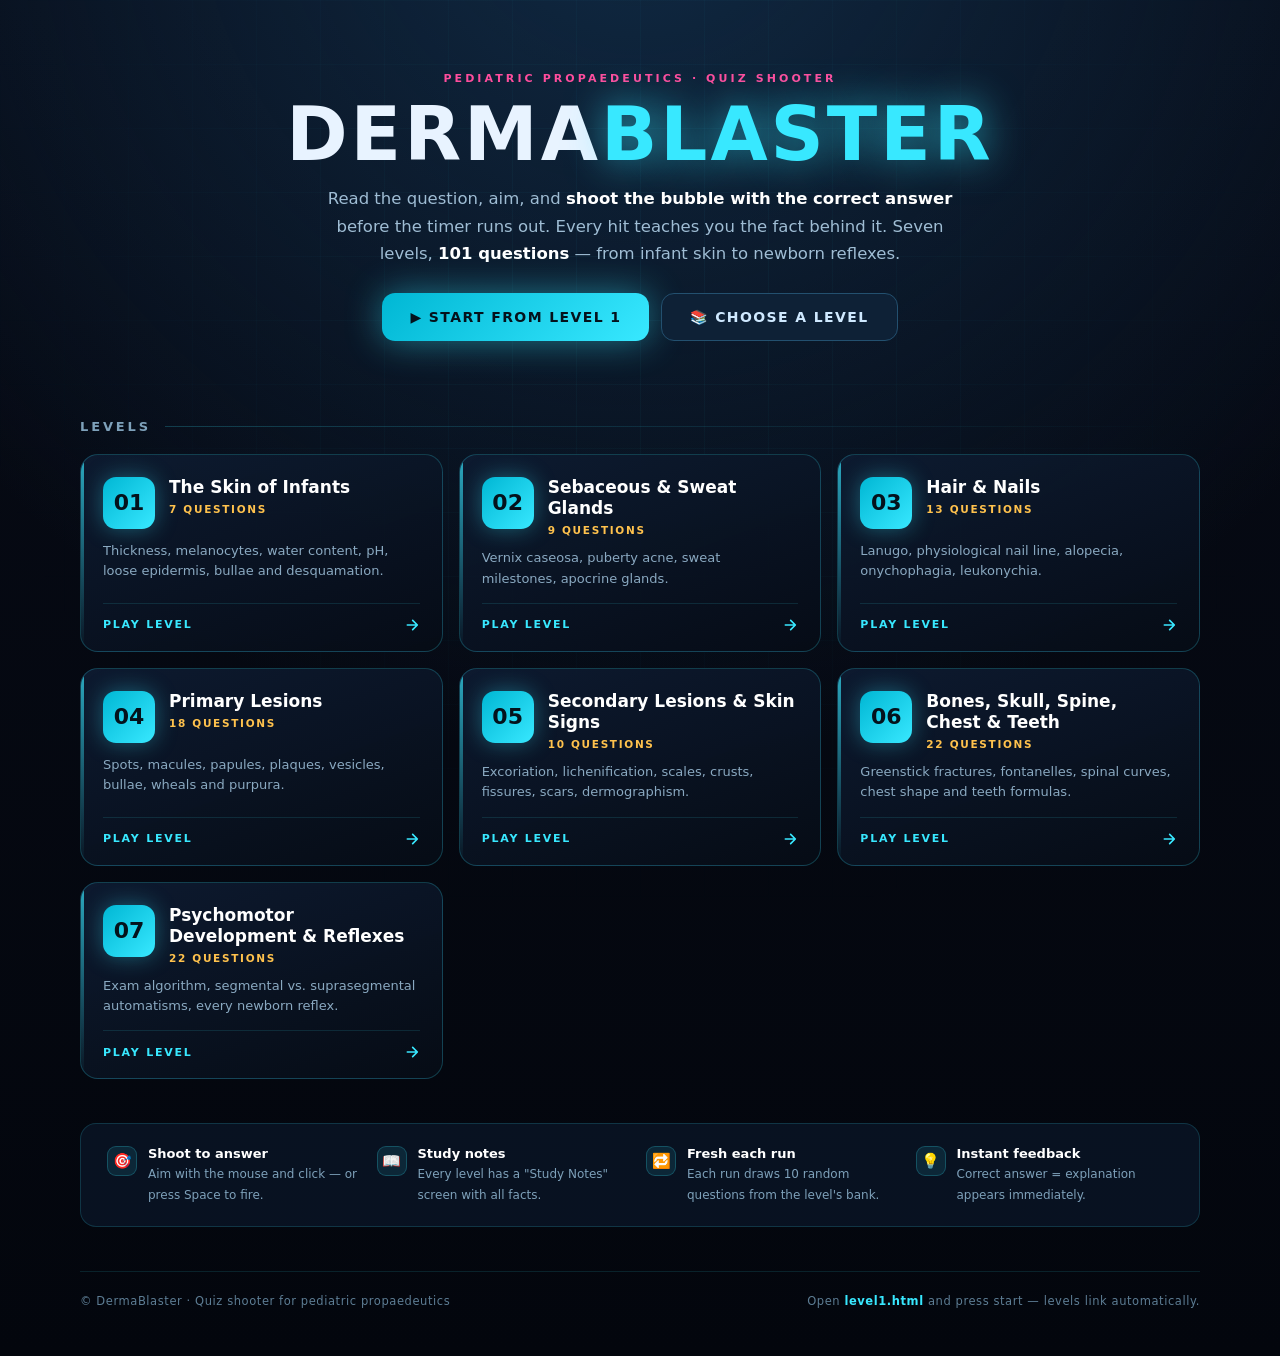
==== commit f0d306a1: "Update index.html" ====
--- a/index.html
+++ b/index.html
@@ -2,1081 +2,288 @@
 <html lang="en">
 <head>
 <meta charset="utf-8">
-<meta name="viewport" content="width=device-width,initial-scale=1,maximum-scale=1,user-scalable=no">
-<title>DermaBlaster — Pediatric Skin &amp; Bones Quiz Shooter</title>
+<meta name="viewport" content="width=device-width,initial-scale=1">
+<title>DermaBlaster — Level Select</title>
 <style>
   :root{
     --bg:#070b16; --cyan:#38e8ff; --pink:#ff4d9d;
     --green:#3cff8c; --red:#ff4a5e; --amber:#ffc24d;
+    --panel:rgba(14,28,50,.72);
+    --border:rgba(56,232,255,.22);
   }
   *{box-sizing:border-box}
   html,body{
-    margin:0;height:100%;overflow:hidden;background:var(--bg);
+    margin:0;min-height:100%;background:var(--bg);
     font-family:ui-sans-serif,system-ui,"Segoe UI",Roboto,Helvetica,Arial,sans-serif;
-    color:#e8f3ff;-webkit-user-select:none;user-select:none;-webkit-tap-highlight-color:transparent;
-  }
-  #game{position:fixed;inset:0;display:block;cursor:crosshair;z-index:1;touch-action:none}
-
-  /* ---------- HUD ---------- */
-  #hud{
-    position:fixed;top:0;left:0;right:0;height:66px;z-index:10;
-    display:flex;align-items:center;gap:16px;padding:8px 18px;
-    pointer-events:none;
-    background:linear-gradient(#050a14ee,#050a1400);
-  }
-  .hud-block{display:flex;flex-direction:column;gap:2px}
-  #waveName{font-size:12px;letter-spacing:.14em;text-transform:uppercase;color:var(--cyan);font-weight:800;opacity:.9}
-  #qCount{font-size:11px;letter-spacing:.1em;color:#8fb3cc;font-weight:700}
-  .hud-center{flex:1;display:flex;flex-direction:column;align-items:center;gap:4px}
-  #timerBar{width:min(520px,46vw);height:12px;border-radius:8px;background:#0c1a2c;border:1px solid #1d3a55;overflow:hidden;box-shadow:inset 0 0 12px #000}
-  #timerFill{height:100%;width:100%;background:linear-gradient(90deg,#3cff8c,#38e8ff);transition:background .2s}
-  #timerLbl{font-size:10px;letter-spacing:.22em;color:#6d90ab;font-weight:700}
-  .hud-right{display:flex;flex-direction:column;align-items:flex-end;gap:2px}
-  #scoreBox{font-size:22px;font-weight:900;color:#fff;text-shadow:0 0 18px rgba(56,232,255,.6);font-variant-numeric:tabular-nums}
-  #comboBox{font-size:11px;font-weight:800;color:var(--amber);letter-spacing:.08em;height:14px}
-  #livesBox{font-size:14px;letter-spacing:2px;color:var(--red);text-shadow:0 0 12px rgba(255,74,94,.8)}
-
-  /* ---------- Question banner ---------- */
-  #qBanner{
-    position:fixed;top:70px;left:50%;transform:translateX(-50%);
-    width:min(980px,92vw);z-index:9;pointer-events:none;
-    text-align:center;font-size:18px;font-weight:700;line-height:1.38;
-    padding:13px 22px;border-radius:14px;
-    background:rgba(9,18,34,.85);border:1px solid rgba(56,232,255,.28);
-    box-shadow:0 10px 34px rgba(0,0,0,.6),inset 0 0 30px rgba(56,232,255,.05);
-    backdrop-filter:blur(6px);
-    opacity:0;transition:opacity .18s;
-  }
-  #qBanner.on{opacity:1}
-
-  /* ---------- Feedback ---------- */
-  #feedback{
-    position:fixed;left:50%;bottom:22px;transform:translateX(-50%) translateY(20px);
-    width:min(900px,94vw);z-index:12;pointer-events:none;
-    padding:15px 20px;border-radius:16px;opacity:0;transition:.22s;
-    background:rgba(8,16,30,.94);backdrop-filter:blur(8px);
-    box-shadow:0 18px 50px rgba(0,0,0,.7);
-  }
-  #feedback.show{opacity:1;transform:translateX(-50%) translateY(0)}
-  #feedback.ok{border:1px solid rgba(60,255,140,.55);box-shadow:0 0 40px rgba(60,255,140,.18),0 18px 50px #000}
-  #feedback.bad{border:1px solid rgba(255,74,94,.55);box-shadow:0 0 40px rgba(255,74,94,.18),0 18px 50px #000}
-  .fb-head{font-size:15px;font-weight:900;letter-spacing:.14em;margin-bottom:7px}
-  #feedback.ok .fb-head{color:var(--green)}
-  #feedback.bad .fb-head{color:var(--red)}
-  .fb-ans{font-size:15px;color:#fff;margin-bottom:5px}
-  .fb-ans b{color:var(--cyan)}
-  .fb-exp{font-size:13.5px;color:#9fbdd4;line-height:1.5}
-
-  /* ---------- Overlay ---------- */
-  #overlay{
-    position:fixed;inset:0;z-index:50;display:none;align-items:center;justify-content:center;
-    padding:22px;background:radial-gradient(circle at 50% 35%,#0e1e35 0%,#04070f 72%);
-  }
-  #overlay.show{display:flex}
-  .panel{
-    width:min(860px,96vw);max-height:88vh;overflow:auto;padding:30px 34px;border-radius:22px;
-    background:linear-gradient(160deg,rgba(14,28,50,.96),rgba(6,12,22,.98));
-    border:1px solid rgba(56,232,255,.25);
-    box-shadow:0 0 90px rgba(56,232,255,.09),0 30px 70px rgba(0,0,0,.75);
-  }
-  .panel::-webkit-scrollbar{width:9px}
-  .panel::-webkit-scrollbar-thumb{background:#1d4560;border-radius:9px}
-  .menu{text-align:center}
-  h1{margin:0 0 6px;font-size:clamp(30px,6.4vw,52px);letter-spacing:.06em;font-weight:900;line-height:1}
-  h1 span{color:var(--cyan);text-shadow:0 0 34px rgba(56,232,255,.7)}
-  .sub{margin:0 0 16px;color:var(--pink);font-weight:800;letter-spacing:.16em;font-size:11px;text-transform:uppercase}
-  .desc{margin:0 auto 24px;max-width:600px;color:#9fbdd4;font-size:14.5px;line-height:1.65}
-  .desc b{color:#fff}
-  .btns{display:flex;gap:12px;justify-content:center;flex-wrap:wrap}
+    color:#e8f3ff;-webkit-font-smoothing:antialiased;
+  }
+  body{
+    background:
+      radial-gradient(circle at 50% -10%, #102a44 0%, transparent 55%),
+      linear-gradient(#070b16,#03060d);
+    min-height:100vh;
+    padding:clamp(18px,4vw,48px);
+    position:relative;
+    overflow-x:hidden;
+  }
+  body::before{
+    content:"";position:fixed;inset:0;z-index:0;pointer-events:none;
+    background-image:
+      linear-gradient(rgba(56,232,255,.045) 1px,transparent 1px),
+      linear-gradient(90deg,rgba(56,232,255,.045) 1px,transparent 1px);
+    background-size:64px 64px;
+    mask-image:radial-gradient(circle at 50% 30%,#000 0%,transparent 78%);
+  }
+  .wrap{position:relative;z-index:1;max-width:1120px;margin:0 auto}
+
+  header.hero{text-align:center;padding:24px 0 34px}
+  .kicker{
+    font-size:11px;letter-spacing:.28em;text-transform:uppercase;
+    color:var(--pink);font-weight:800;margin:0 0 14px;
+  }
+  h1{
+    margin:0;font-size:clamp(38px,8vw,74px);font-weight:900;
+    letter-spacing:.04em;line-height:.95;
+  }
+  h1 span{color:var(--cyan);text-shadow:0 0 40px rgba(56,232,255,.65)}
+  .tag{
+    margin:16px auto 0;max-width:640px;
+    color:#9fbdd4;font-size:clamp(14px,2.2vw,16.5px);line-height:1.65;
+  }
+  .tag b{color:#fff}
+  .hero-cta{margin-top:26px;display:flex;gap:12px;justify-content:center;flex-wrap:wrap}
+
   .btn{
-    pointer-events:auto;cursor:pointer;border-radius:12px;padding:14px 26px;
-    font-size:14px;font-weight:900;letter-spacing:.1em;text-transform:uppercase;
-    background:#0e2136;color:#cfe9ff;border:1px solid #23506f;transition:.15s;
+    display:inline-flex;align-items:center;gap:8px;cursor:pointer;
+    padding:15px 28px;border-radius:13px;font-size:14px;font-weight:900;
+    letter-spacing:.1em;text-transform:uppercase;text-decoration:none;
+    background:#0e2136;color:#cfe9ff;border:1px solid #23506f;
+    transition:transform .15s,background .15s,border-color .15s,box-shadow .15s;
   }
   .btn:hover{background:#153350;border-color:var(--cyan);transform:translateY(-2px)}
-  .btn.primary{background:linear-gradient(135deg,#00b7d4,#38e8ff);color:#04121c;border:none;box-shadow:0 0 34px rgba(56,232,255,.45)}
-  .btn.primary:hover{filter:brightness(1.12)}
-  .stats{display:flex;gap:26px;justify-content:center;margin:6px 0 22px;flex-wrap:wrap}
-  .stat{text-align:center}
-  .stat b{display:block;font-size:30px;color:var(--cyan);font-weight:900}
-  .stat span{font-size:10.5px;letter-spacing:.16em;color:#7ea1ba;font-weight:800}
-  .big-title{font-size:clamp(26px,5vw,42px);font-weight:900;text-align:center;margin:0 0 6px}
-  .big-title.good{color:var(--green);text-shadow:0 0 40px rgba(60,255,140,.5)}
-  .big-title.bad{color:var(--red);text-shadow:0 0 40px rgba(255,74,94,.5)}
-
-  /* ---------- Study notes ---------- */
-  .study h2{margin:0 0 4px;font-size:26px;color:var(--cyan);letter-spacing:.05em}
-  .study .hint{color:#7ea1ba;font-size:13px;margin:0 0 18px}
-  .study h3{
-    margin:26px 0 10px;font-size:14px;letter-spacing:.16em;text-transform:uppercase;
-    color:var(--pink);border-bottom:1px solid rgba(255,77,157,.25);padding-bottom:7px;
-  }
-  .st-item{margin-bottom:11px;padding:10px 13px;border-radius:10px;background:rgba(56,232,255,.045);border-left:3px solid rgba(56,232,255,.45)}
-  .st-q{font-size:13.5px;font-weight:700;color:#dceeff;margin-bottom:4px}
-  .st-a{font-size:13px;color:var(--green);font-weight:700;margin-bottom:3px}
-  .st-e{font-size:12px;color:#8aa9c1;line-height:1.45}
-
-  @media (max-width:720px){
-    #hud{height:58px;padding:6px 10px;gap:8px}
-    #scoreBox{font-size:17px}
-    #qBanner{top:60px;font-size:14.5px;padding:10px 14px}
-    #timerBar{width:38vw}
-    .panel{padding:22px 18px}
-    .fb-exp{font-size:12px}
-    .fb-ans{font-size:13px}
+  .btn.primary{
+    background:linear-gradient(135deg,#00b7d4,#38e8ff);color:#04121c;border:none;
+    box-shadow:0 0 36px rgba(56,232,255,.45);
+  }
+  .btn.primary:hover{filter:brightness(1.12);box-shadow:0 0 50px rgba(56,232,255,.65)}
+
+  .sec{display:flex;align-items:center;gap:14px;margin:44px 0 20px}
+  .sec h2{
+    margin:0;font-size:13px;letter-spacing:.22em;text-transform:uppercase;
+    color:#7ea1ba;font-weight:900;white-space:nowrap;
+  }
+  .sec .line{flex:1;height:1px;background:linear-gradient(90deg,var(--border),transparent)}
+
+  .grid{
+    display:grid;gap:16px;
+    grid-template-columns:repeat(auto-fill,minmax(280px,1fr));
+  }
+  .card{
+    position:relative;display:flex;flex-direction:column;
+    padding:22px 22px 18px;border-radius:18px;
+    background:linear-gradient(160deg,rgba(14,28,50,.92),rgba(6,12,22,.96));
+    border:1px solid var(--border);
+    text-decoration:none;color:inherit;
+    transition:transform .18s,border-color .18s,box-shadow .18s;
+    overflow:hidden;
+  }
+  .card::before{
+    content:"";position:absolute;left:0;top:0;bottom:0;width:3px;
+    background:linear-gradient(180deg,var(--cyan),transparent);
+    opacity:.7;
+  }
+  .card:hover{
+    transform:translateY(-4px);
+    border-color:rgba(56,232,255,.55);
+    box-shadow:0 18px 44px rgba(0,0,0,.55),0 0 40px rgba(56,232,255,.12);
+  }
+  .card-top{display:flex;align-items:flex-start;gap:14px;margin-bottom:12px}
+  .num{
+    flex:0 0 auto;width:52px;height:52px;border-radius:13px;
+    display:grid;place-items:center;
+    font-size:22px;font-weight:900;color:#04121c;
+    background:linear-gradient(135deg,#00b7d4,#38e8ff);
+    box-shadow:0 0 22px rgba(56,232,255,.35);
+    font-variant-numeric:tabular-nums;
+  }
+  .card h3{
+    margin:0;font-size:17px;font-weight:800;line-height:1.25;color:#fff;
+  }
+  .card .qcount{
+    font-size:10.5px;letter-spacing:.16em;text-transform:uppercase;
+    color:var(--amber);font-weight:800;margin-top:5px;
+  }
+  .card p{margin:0;color:#8aa9c1;font-size:13px;line-height:1.55;flex:1}
+  .card .play{
+    margin-top:14px;padding-top:13px;border-top:1px solid rgba(56,232,255,.12);
+    display:flex;align-items:center;justify-content:space-between;
+    font-size:11px;font-weight:900;letter-spacing:.16em;text-transform:uppercase;
+    color:var(--cyan);
+  }
+  .card .play svg{transition:transform .18s}
+  .card:hover .play svg{transform:translateX(4px)}
+
+  .tips{
+    margin-top:44px;padding:22px 26px;border-radius:16px;
+    background:rgba(14,28,50,.55);border:1px solid rgba(56,232,255,.16);
+    display:grid;gap:12px;grid-template-columns:repeat(auto-fit,minmax(220px,1fr));
+  }
+  .tip{display:flex;gap:11px;align-items:flex-start}
+  .tip .ico{
+    flex:0 0 auto;width:30px;height:30px;border-radius:9px;
+    display:grid;place-items:center;font-size:15px;
+    background:rgba(56,232,255,.1);border:1px solid rgba(56,232,255,.22);
+  }
+  .tip div b{display:block;font-size:13px;color:#fff;margin-bottom:2px}
+  .tip div span{font-size:12px;color:#7ea1ba;line-height:1.45}
+
+  footer{
+    margin-top:44px;padding-top:22px;
+    border-top:1px solid rgba(56,232,255,.12);
+    display:flex;justify-content:space-between;align-items:center;gap:14px;flex-wrap:wrap;
+    font-size:11.5px;color:#5d7d94;letter-spacing:.05em;
+  }
+  footer b{color:var(--cyan)}
+
+  @media (max-width:560px){
+    .card{padding:18px 18px 14px}
+    .num{width:44px;height:44px;font-size:18px}
+    .card h3{font-size:15.5px}
   }
 </style>
 </head>
 <body>
-
-<canvas id="game"></canvas>
-
-<div id="hud">
-  <div class="hud-block">
-    <div id="waveName">WAVE 1/6</div>
-    <div id="qCount">Q 1/8</div>
+<div class="wrap">
+
+  <header class="hero">
+    <p class="kicker">Pediatric Propaedeutics · Quiz Shooter</p>
+    <h1>DERMA<span>BLASTER</span></h1>
+    <p class="tag">
+      Read the question, aim, and <b>shoot the bubble with the correct answer</b> before the timer runs out.
+      Every hit teaches you the fact behind it. Seven levels, <b>101 questions</b> — from infant skin to newborn reflexes.
+    </p>
+    <div class="hero-cta">
+      <a class="btn primary" href="level1.html">▶ Start from Level 1</a>
+      <a class="btn" href="#levels">📚 Choose a Level</a>
+    </div>
+  </header>
+
+  <div class="sec" id="levels">
+    <h2>Levels</h2><div class="line"></div>
   </div>
-  <div class="hud-center">
-    <div id="timerBar"><div id="timerFill"></div></div>
-    <div id="timerLbl">TIME</div>
+
+  <div class="grid">
+
+    <a class="card" href="level1.html">
+      <div class="card-top">
+        <div class="num">01</div>
+        <div>
+          <h3>The Skin of Infants</h3>
+          <div class="qcount">7 questions</div>
+        </div>
+      </div>
+      <p>Thickness, melanocytes, water content, pH, loose epidermis, bullae and desquamation.</p>
+      <div class="play"><span>Play level</span><svg width="16" height="16" viewBox="0 0 24 24" fill="none" stroke="currentColor" stroke-width="2.5" stroke-linecap="round" stroke-linejoin="round"><path d="M5 12h14M13 5l7 7-7 7"/></svg></div>
+    </a>
+
+    <a class="card" href="level2.html">
+      <div class="card-top">
+        <div class="num">02</div>
+        <div>
+          <h3>Sebaceous &amp; Sweat Glands</h3>
+          <div class="qcount">9 questions</div>
+        </div>
+      </div>
+      <p>Vernix caseosa, puberty acne, sweat milestones, apocrine glands.</p>
+      <div class="play"><span>Play level</span><svg width="16" height="16" viewBox="0 0 24 24" fill="none" stroke="currentColor" stroke-width="2.5" stroke-linecap="round" stroke-linejoin="round"><path d="M5 12h14M13 5l7 7-7 7"/></svg></div>
+    </a>
+
+    <a class="card" href="level3.html">
+      <div class="card-top">
+        <div class="num">03</div>
+        <div>
+          <h3>Hair &amp; Nails</h3>
+          <div class="qcount">13 questions</div>
+        </div>
+      </div>
+      <p>Lanugo, physiological nail line, alopecia, onychophagia, leukonychia.</p>
+      <div class="play"><span>Play level</span><svg width="16" height="16" viewBox="0 0 24 24" fill="none" stroke="currentColor" stroke-width="2.5" stroke-linecap="round" stroke-linejoin="round"><path d="M5 12h14M13 5l7 7-7 7"/></svg></div>
+    </a>
+
+    <a class="card" href="level4.html">
+      <div class="card-top">
+        <div class="num">04</div>
+        <div>
+          <h3>Primary Lesions</h3>
+          <div class="qcount">18 questions</div>
+        </div>
+      </div>
+      <p>Spots, macules, papules, plaques, vesicles, bullae, wheals and purpura.</p>
+      <div class="play"><span>Play level</span><svg width="16" height="16" viewBox="0 0 24 24" fill="none" stroke="currentColor" stroke-width="2.5" stroke-linecap="round" stroke-linejoin="round"><path d="M5 12h14M13 5l7 7-7 7"/></svg></div>
+    </a>
+
+    <a class="card" href="level5.html">
+      <div class="card-top">
+        <div class="num">05</div>
+        <div>
+          <h3>Secondary Lesions &amp; Skin Signs</h3>
+          <div class="qcount">10 questions</div>
+        </div>
+      </div>
+      <p>Excoriation, lichenification, scales, crusts, fissures, scars, dermographism.</p>
+      <div class="play"><span>Play level</span><svg width="16" height="16" viewBox="0 0 24 24" fill="none" stroke="currentColor" stroke-width="2.5" stroke-linecap="round" stroke-linejoin="round"><path d="M5 12h14M13 5l7 7-7 7"/></svg></div>
+    </a>
+
+    <a class="card" href="level6.html">
+      <div class="card-top">
+        <div class="num">06</div>
+        <div>
+          <h3>Bones, Skull, Spine, Chest &amp; Teeth</h3>
+          <div class="qcount">22 questions</div>
+        </div>
+      </div>
+      <p>Greenstick fractures, fontanelles, spinal curves, chest shape and teeth formulas.</p>
+      <div class="play"><span>Play level</span><svg width="16" height="16" viewBox="0 0 24 24" fill="none" stroke="currentColor" stroke-width="2.5" stroke-linecap="round" stroke-linejoin="round"><path d="M5 12h14M13 5l7 7-7 7"/></svg></div>
+    </a>
+
+    <a class="card" href="level7.html">
+      <div class="card-top">
+        <div class="num">07</div>
+        <div>
+          <h3>Psychomotor Development &amp; Reflexes</h3>
+          <div class="qcount">22 questions</div>
+        </div>
+      </div>
+      <p>Exam algorithm, segmental vs. suprasegmental automatisms, every newborn reflex.</p>
+      <div class="play"><span>Play level</span><svg width="16" height="16" viewBox="0 0 24 24" fill="none" stroke="currentColor" stroke-width="2.5" stroke-linecap="round" stroke-linejoin="round"><path d="M5 12h14M13 5l7 7-7 7"/></svg></div>
+    </a>
+
   </div>
-  <div class="hud-right">
-    <div id="scoreBox">0</div>
-    <div id="comboBox"></div>
-    <div id="livesBox">❤❤❤❤❤</div>
+
+  <div class="tips">
+    <div class="tip">
+      <div class="ico">🎯</div>
+      <div><b>Shoot to answer</b><span>Aim with the mouse and click — or press Space to fire.</span></div>
+    </div>
+    <div class="tip">
+      <div class="ico">📖</div>
+      <div><b>Study notes</b><span>Every level has a "Study Notes" screen with all facts.</span></div>
+    </div>
+    <div class="tip">
+      <div class="ico">🔁</div>
+      <div><b>Fresh each run</b><span>Each run draws 10 random questions from the level's bank.</span></div>
+    </div>
+    <div class="tip">
+      <div class="ico">💡</div>
+      <div><b>Instant feedback</b><span>Correct answer = explanation appears immediately.</span></div>
+    </div>
   </div>
+
+  <footer>
+    <span>© DermaBlaster · Quiz shooter for pediatric propaedeutics</span>
+    <span>Open <b>level1.html</b> and press start — levels link automatically.</span>
+  </footer>
+
 </div>
-
-<div id="qBanner"></div>
-<div id="feedback"></div>
-<div id="overlay"></div>
-
-<script>
-/* ============================================================
-   1. DATA — every fact from the notes becomes a question
-   ============================================================ */
-const TOPICS = [
-{ name:"The Skin of Infants", questions:[
-  { q:"How does the skin thickness of children under 3 years compare with adults?",
-    a:"1.5–3 times thinner", d:["1.5–3 times thicker","About the same","5–10 times thinner"],
-    e:"In children under 3 years the skin is 1.5–3 times less thick than in adults." },
-  { q:"Why is an infant's skin fair / light in colour?",
-    a:"The function of melanocytes is reduced", d:["Melanocytes are completely absent","Melanin is overproduced","The dermis is thicker"],
-    e:"The function of melanocytes is reduced, so the skin is fair and light." },
-  { q:"How much water does an infant's smooth, delicate skin contain?",
-    a:"Up to 80%", d:["Up to 30%","Up to 50%","Up to 95%"],
-    e:"Infant skin is smooth, delicate and soft and contains up to 80% of water." },
-  { q:"The structure of the epidermis in infants is best described as…",
-    a:"Loose — cells are relatively far apart", d:["Tightly packed and dense","Hard and fully keratinized","Fused solidly to the dermis"],
-    e:"The structure of the epidermis is loose: the cells are relatively far apart." },
-  { q:"Why do bullae form easily on an infant's skin?",
-    a:"Weak epidermis–dermis connection (poor anchoring fibers)", d:["A very thick periosteum","Overactive sebaceous glands","Excess melanin production"],
-    e:"The epidermis easily detaches from the dermis because anchoring fibers are poorly developed → bullae form." },
-  { q:"What is the pH of infant skin?",
-    a:"Neutral → poor antibacterial protection", d:["Strongly acidic → good antibacterial protection","Strongly alkaline","Identical to adult skin"],
-    e:"The pH is neutral, which gives poor antibacterial protection." },
-  { q:"Infant skin is predisposed to…",
-    a:"Peeling (desquamation)", d:["Thick keratinization","Hyperpigmentation","Sclerosis"],
-    e:"Infant skin is sensitive, vulnerable, easily damaged and predisposed to peeling (desquamation)." }
-]},
-
-{ name:"Sebaceous & Sweat Glands", questions:[
-  { q:"When do the sebaceous glands start functioning?",
-    a:"In utero — producing vernix caseosa", d:["At birth","At 3–4 weeks of life","At puberty"],
-    e:"The sebaceous glands start functioning in utero, producing vernix caseosa." },
-  { q:"What does vernix caseosa do for the fetus?",
-    a:"Protects skin from amniotic fluid and eases passage through the birth canal",
-    d:["Protects only from UV light","Kills all bacteria on the skin","Acts as the first hair coat"],
-    e:"Vernix caseosa covers the fetal skin, protects it from amniotic fluid and facilitates passage through the birth canal." },
-  { q:"When is the peak activity of the sebaceous glands?",
-    a:"In puberty", d:["In the first month of life","At 7–8 years","In old age"],
-    e:"The peak activity is in puberty." },
-  { q:"Adolescent acne is caused by sebaceous glands occluded with…",
-    a:"Epithelial plugs", d:["Calcium deposits","Anchoring fibers","Lanugo hairs"],
-    e:"In adolescents the sebaceous glands are often occluded with epithelial plugs → acne." },
-  { q:"Why is sweat gland function decreased during the first 3–4 months?",
-    a:"Excretory ducts are underdeveloped and closed with epithelial cells",
-    d:["The glands have not yet formed","The body contains no water","The skin is too thick"],
-    e:"During the first 3–4 months the excretory ducts are underdeveloped and closed with epithelial cells, so function is decreased." },
-  { q:"Sweating begins at the age of…",
-    a:"3–4 weeks", d:["3–4 days","3–4 months","7–8 years"],
-    e:"Sweating begins at the age of 3–4 weeks." },
-  { q:"Which statement about infant sweating is TRUE?",
-    a:"Infants sweat at a higher temperature than older children",
-    d:["Infants sweat at a lower temperature","Infants do not sweat at all","Sweating is fully adequate from birth"],
-    e:"Infants sweat at a higher temperature than older children." },
-  { q:"Adequate sweating occurs at…",
-    a:"7–8 years", d:["3–4 weeks","1 year","Puberty"],
-    e:"Adequate sweating occurs at 7–8 years." },
-  { q:"When do the apocrine sweat glands start functioning?",
-    a:"In puberty", d:["In utero","At 3–4 weeks","At 7–8 years"],
-    e:"Apocrine sweat glands start functioning in puberty." }
-]},
-
-{ name:"Hair & Nails", questions:[
-  { q:"The skin of a newborn is covered with…",
-    a:"Lanugo — short, soft hairs", d:["Thick terminal hair","Nothing but vellus patches","No hair at all"],
-    e:"The skin of a newborn is covered with lanugo (short and soft hairs)." },
-  { q:"In which babies is lanugo more evident?",
-    a:"Premature babies", d:["Post-term babies","Babies with acne","Babies with alopecia"],
-    e:"Lanugo is more evident in premature babies." },
-  { q:"Eyebrows and eyelashes in the newborn are…",
-    a:"Poorly developed", d:["Fully developed","Absent until puberty","Identical to adults"],
-    e:"Eyebrows and eyelashes are poorly developed." },
-  { q:"The primary soft hair on the scalp is replaced…",
-    a:"During the first 6 months", d:["During the first 3 days","At 5 years","At puberty"],
-    e:"Primary soft hair on the scalp is replaced during the first 6 months." },
-  { q:"Nails in term infants are…",
-    a:"Well developed and reaching the fingertips", d:["Completely absent","3 mm short of the fingertips","Present only on the toes"],
-    e:"Nails are well developed and reach the fingertips in term infants." },
-  { q:"What forms on the nail plate during the first 3 days of life?",
-    a:"A “physiological line” due to delayed nail growth", d:["Leukonychia","A subungual haematoma","A fungal spot"],
-    e:"In the first 3 days of life a delay in nail growth forms the so-called “physiological line” on the nail plate." },
-  { q:"When does the “physiological line” reach the free edge of the nail?",
-    a:"At the 3rd month of life", d:["At 3 weeks","At 6 months","At 1 year"],
-    e:"At the 3rd month of life it reaches the free edge of the nail." },
-  { q:"Alopecia means…",
-    a:"Loss of hair", d:["Excessive hair growth","Nail biting","Pitted nails"],
-    e:"Alopecia = loss of hair." },
-  { q:"Hypertrichosis means…",
-    a:"Excessive growth of hair", d:["Loss of hair","Dilated capillaries","Thickened skin"],
-    e:"Hypertrichosis = excessive growth of hair." },
-  { q:"Onychophagia is…",
-    a:"Nail biting", d:["Complete nail loss","White nails","Iron deficiency"],
-    e:"Onychophagia = nail biting." },
-  { q:"Celonychia (koilonychia) is associated with…",
-    a:"Iron deficiency", d:["Zinc excess","Vitamin D toxicity","Hyperthyroidism"],
-    e:"Celonychia (spoon-shaped nails) is associated with iron deficiency." },
-  { q:"Convex “watchglass” nails and “thimble” nails are examples of…",
-    a:"Nail signs / symptoms", d:["Primary skin lesions","Secondary skin lesions","Bone deformities"],
-    e:"Thimble nails, convex (watchglass) nails, leukonychia and onychophagia are nail signs/symptoms." },
-  { q:"Leukonychia refers to…",
-    a:"White discoloration of the nails", d:["Yellow nails","Absent nails","Pitted nails"],
-    e:"Leukonychia = white nails." }
-]},
-
-{ name:"Primary Lesions", questions:[
-  { q:"A “spot” (primary lesion) is…",
-    a:"A changed colour on a limited area, not rising above the skin surface",
-    d:["A fluid-filled blister","A raised solid lesion","A deep skin split"],
-    e:"A spot is a changed colour on a limited area that does not rise above the surface of the skin." },
-  { q:"Inflammatory spots (expanded blood vessels)…",
-    a:"Disappear on pressure and reappear when pressure stops",
-    d:["Never disappear","Are always purpuric","Are always larger than 20 mm"],
-    e:"Inflammatory spots disappear when pressing on the skin with a finger and reappear after the pressure stops." },
-  { q:"Roseola is a spot with a diameter of…",
-    a:"≤ 5 mm", d:["6–20 mm","More than 20 mm","1–2 cm"],
-    e:"Roseola ≤ 5 mm, macula 6–20 mm, erythema > 20 mm." },
-  { q:"A macula measures…",
-    a:"6–20 mm", d:["≤ 5 mm","More than 20 mm","Exactly 1–2 cm"],
-    e:"Macula = 6–20 mm in diameter." },
-  { q:"Erythema is a spot larger than…",
-    a:"20 mm", d:["5 mm","10 mm","50 mm"],
-    e:"Erythema > 20 mm in diameter." },
-  { q:"Which spots do NOT disappear on pressure?",
-    a:"Nevus, hemangioma and hemorrhagic spots",
-    d:["Roseola and erythema","Only maculae","All inflammatory spots"],
-    e:"Non-inflammatory spots (nevus, hemangioma, hemorrhagic spots) do not disappear after pressure." },
-  { q:"Petechiae are…",
-    a:"Pinpoint hemorrhages", d:["Multiple hemorrhages of 2–5 mm","Irregular hemorrhages over 5 mm","Dilated vessels"],
-    e:"Petechiae = pinpoint hemorrhages." },
-  { q:"Purpura is defined as…",
-    a:"Multiple hemorrhages of 2–5 mm", d:["Pinpoint hemorrhages","An irregular hemorrhage over 5 mm","A blister larger than 1 cm"],
-    e:"Purpura = multiple hemorrhages 2–5 mm." },
-  { q:"Ecchymosis is…",
-    a:"A hemorrhage with irregular shape, over 5 mm", d:["A pinpoint hemorrhage","A serous vesicle","A dilated capillary"],
-    e:"Ecchymosis = hemorrhage with irregular shape > 5 mm." },
-  { q:"Papules are…",
-    a:"Palpable, discrete lesions under 1 cm", d:["Elevated lesions over 1 cm","Fluid-filled lesions under 1 cm","Solid or cystic lesions of 1–2 cm"],
-    e:"Papules: palpable, discrete lesions < 1 cm in diameter." },
-  { q:"Plaques are…",
-    a:"Elevated lesions larger than 1 cm", d:["Palpable lesions under 1 cm","Small vesicles","Dried exudate"],
-    e:"Plaques: elevated lesions > 1 cm in diameter." },
-  { q:"Nodules are…",
-    a:"Palpable, solid or cystic, discrete lesions of 1–2 cm", d:["Elevated lesions over 1 cm","Lesions smaller than 1 cm","Pus-filled lesions"],
-    e:"Nodules: palpable, solid or cystic, discrete lesions 1–2 cm in diameter." },
-  { q:"Pustules are lesions…",
-    a:"With purulent content", d:["With serous fluid only","Containing only blood","Covered with keratin flakes"],
-    e:"Pustules are lesions with purulent content." },
-  { q:"Vesicles are…",
-    a:"Small (<1 cm) elements containing serous or hemorrhagic fluid",
-    d:["Large (>1 cm) fluid-filled elements","Solid raised lesions","Colour changes only"],
-    e:"Vesicles are small (<1 cm) elements containing serous or hemorrhagic fluid." },
-  { q:"Bullae are…",
-    a:"Large (>1 cm) vesicles", d:["Small (<1 cm) vesicles","Pus-filled lesions","Deep skin splits"],
-    e:"Bullae are large (>1 cm in diameter) vesicles." },
-  { q:"Wheals are…",
-    a:"Irregularly shaped, elevated, edematous skin areas", d:["Dried crusts","Deep fissures","Pigment changes"],
-    e:"Wheals: irregularly shaped, elevated, edematous skin areas." },
-  { q:"Hyperpigmentation means…",
-    a:"Increased skin pigment", d:["Decreased skin pigment","A dilated superficial vessel","Thickened skin"],
-    e:"Hyperpigmentation = increased skin pigment; hypopigmentation = decreased skin pigment." },
-  { q:"Telangiectasia is…",
-    a:"A dilated superficial blood vessel", d:["A deep skin split","A type of scar","Excessive hair growth"],
-    e:"Telangiectasia = a dilated superficial blood vessel." }
-]},
-
-{ name:"Secondary Lesions & Skin Signs", questions:[
-  { q:"Excoriation is…",
-    a:"Superficial linear skin erosion caused by scratching",
-    d:["Thickening of skin from chronic inflammation","A deep split into the dermis","Dried exudate on the surface"],
-    e:"Excoriation = superficial linear skin erosion caused by scratching." },
-  { q:"Lichenification is…",
-    a:"Thickening of skin with exaggerated markings from chronic inflammation",
-    d:["Loss of part of the epidermis","A fluid-filled lesion","A pigment disorder"],
-    e:"Lichenification = thickening of the skin with exaggerated skin markings secondary to chronic inflammation." },
-  { q:"Scales are…",
-    a:"Flakes of desiccated keratinized epidermal cells",
-    d:["Dried serum and blood","Deep dermal splits","Fibrous replacement tissue"],
-    e:"Scale = flakes on the skin surface formed by desiccated keratinized epidermal cells." },
-  { q:"A crust is…",
-    a:"Dried exudate of serum, blood, sebum or purulent material",
-    d:["A flake of keratin","A dilated vessel","A pigment change"],
-    e:"Crust = dried exudate of serum, blood, sebum or purulent material on the skin surface." },
-  { q:"A fissure is…",
-    a:"A deep skin split extending into the dermis",
-    d:["A superficial epidermal loss","A scar","A small vesicle"],
-    e:"Fissure = a deep skin split extending into the dermis." },
-  { q:"An erosion is…",
-    a:"A superficial, focal loss of part of the epidermis",
-    d:["A focal loss extending into the dermis","A fibrous scar","A dry flake"],
-    e:"Erosion = a superficial, focal loss of part of the epidermis." },
-  { q:"Ulceration is…",
-    a:"Focal loss of the epidermis extending into the dermis",
-    d:["Superficial loss of part of the epidermis","Thickening of the skin","A linear scratch"],
-    e:"Ulceration = focal loss of the epidermis extending into the dermis (deeper than an erosion)." },
-  { q:"A scar is…",
-    a:"Fibrous tissue replacing normal dermal/subcutaneous tissue after injury",
-    d:["Dried exudate on the surface","Desiccated keratin","A dilated capillary"],
-    e:"Scar = fibrous tissue that replaces normal dermal or subcutaneous tissue after skin injury." },
-  { q:"Dermographism literally means…",
-    a:"To “write on the skin”", d:["To “peel the skin”","To “thicken the skin”","To “colour the skin”"],
-    e:"Dermographism (dermatographism) literally means to “write on the skin”." },
-  { q:"In dermographism, firmly stroking the skin normally produces…",
-    a:"A white line, then red, and it is not stable",
-    d:["A permanent black line","A blister within seconds","No reaction at all"],
-    e:"Firmly stroke, scratch or rub the skin with a nail, pencil or tongue blade: normally white, then red, and not stable." }
-]},
-
-{ name:"Bones, Skull, Spine, Chest & Teeth", questions:[
-  { q:"Bones in children are…",
-    a:"More elastic", d:["More brittle","Identical to adult bones","Less vascular"],
-    e:"Bones in children are more elastic." },
-  { q:"A “greenstick” fracture is…",
-    a:"A subperiosteal fracture because the periosteum is thick",
-    d:["A complete break with displacement","An intra-articular fracture","A growth-plate fracture"],
-    e:"Greenstick = subperiosteal fracture (the periosteum is thick) with rapid healing." },
-  { q:"In newborns, all bones are filled with…",
-    a:"Red bone marrow (hemopoiesis)", d:["Yellow bone marrow","Cartilage only","Air"],
-    e:"In newborns all bones are filled with red bone marrow for hemopoiesis." },
-  { q:"In adults, red bone marrow remains only in…",
-    a:"Flat and short bones and epiphyses of long bones", d:["All bones of the body","The skull only","The diaphyses of long bones"],
-    e:"In adults red marrow is only in flat, short bones and the epiphysis of long bones." },
-  { q:"The large fontanelle is located…",
-    a:"At the intersection of the coronal and sagittal sutures",
-    d:["Between the occipital and parietal bones","At the mastoid process","Between the two frontal bones"],
-    e:"The large fontanelle is at the intersection of the coronal and sagittal sutures (up to 3×3 cm)." },
-  { q:"The large fontanelle usually closes by…",
-    a:"1–1.5 years", d:["1–2 months","3–4 weeks","5 years"],
-    e:"The large fontanelle closes usually by the age of 1–1.5 years." },
-  { q:"The small fontanelle is located…",
-    a:"Between the occipital and parietal bones",
-    d:["At the intersection of the coronal and sagittal sutures","On the forehead","Behind the ear"],
-    e:"The small fontanelle is located between the occipital and parietal bones." },
-  { q:"The small fontanelle is closed…",
-    a:"At the time of birth or by 1–2 months of life", d:["By 1–1.5 years","By 5 years","By 3–4 weeks"],
-    e:"The small fontanelle is closed at birth or by 1–2 months of life." },
-  { q:"In the newborn skull, which volume is significantly bigger?",
-    a:"The brain skull compared with the facial skull",
-    d:["The facial skull compared with the brain skull","They are equal","The mandible is the largest part"],
-    e:"Brain skull volume is significantly bigger than the facial one." },
-  { q:"The spine of a newborn looks like…",
-    a:"An arch", d:["An S-shape","A perfectly straight line","A C-shape with lumbar lordosis"],
-    e:"The spine of a newborn looks like an arch; physiological curves start forming after 2–3 months." },
-  { q:"Cervical lordosis is formed when the child begins to…",
-    a:"Lift his head", d:["Sit","Stand","Walk"],
-    e:"Cervical lordosis is formed after the child begins to lift his head." },
-  { q:"Thoracic kyphosis appears when the child begins to…",
-    a:"Sit", d:["Lift his head","Walk","Speak"],
-    e:"Thoracic kyphosis appears when the child begins to sit." },
-  { q:"Lumbar lordosis and sacral kyphosis appear at…",
-    a:"9–12 months, when the child begins to stand and walk", d:["2–3 months of age","Birth","5 years of age"],
-    e:"Lumbar lordosis and sacral kyphosis appear at 9–12 months when the child begins to stand and walk." },
-  { q:"The ribs in infants are placed…",
-    a:"Horizontally", d:["Obliquely downwards","Vertically","At a 45° angle"],
-    e:"Ribs are placed horizontally." },
-  { q:"In the infant chest…",
-    a:"The anterior–posterior size is greater than the transverse one",
-    d:["The transverse size is greater","Both sizes are equal","The chest is completely flat"],
-    e:"The anterior–posterior size of the chest is greater than the cross (transverse) one." },
-  { q:"Pectus excavatum is also called…",
-    a:"Koilosternia", d:["Chicken breast","Keeled breast","Greenstick chest"],
-    e:"Pectus excavatum = koilosternia. The “chicken breast” is the keeled breast." },
-  { q:"Eruption of teeth usually starts at the age of…",
-    a:"5–7 months", d:["Birth","3–4 weeks","2 years"],
-    e:"Eruption of teeth usually starts at the age of 5–7 months." },
-  { q:"Teething may be accompanied by…",
-    a:"Fever, sleep disturbance and diarrhea", d:["Jaundice and seizures","Rash and alopecia","A bulging fontanelle"],
-    e:"Eruption may be accompanied by fever, sleep disturbance and diarrhea." },
-  { q:"By 2 years of age a child has…",
-    a:"20 milk (deciduous) teeth", d:["10 milk teeth","16 milk teeth","32 permanent teeth"],
-    e:"By 2 years there are 20 milk (deciduous) teeth." },
-  { q:"In the formula X = n − 4 for milk teeth, n is…",
-    a:"The child's age in months", d:["The child's age in years","The number of permanent teeth","The child's weight in kg"],
-    e:"X = n − 4, where n is the child's age in months." },
-  { q:"Replacement of milk teeth by permanent teeth usually starts at…",
-    a:"5 years", d:["2 years","7 years","12 years"],
-    e:"The period of replacement of milk teeth by permanent ones starts usually at 5 years." },
-  { q:"In the formula X = 4n − 20 for permanent teeth, n is…",
-    a:"The child's age in years", d:["The child's age in months","The number of milk teeth","The years since puberty"],
-    e:"X = 4n − 20, where n is the child's age in years." }
-]}
-];
-
-/* ============================================================
-   2. UTILITIES
-   ============================================================ */
-const rand=(a,b)=>a+Math.random()*(b-a);
-const randInt=(a,b)=>Math.floor(rand(a,b+1));
-function shuffle(arr){const a=arr.slice();for(let i=a.length-1;i>0;i--){const j=randInt(0,i);[a[i],a[j]]=[a[j],a[i]];}return a;}
-const clamp=(v,a,b)=>Math.max(a,Math.min(b,v));
-const escapeHtml=s=>String(s).replace(/[&<>"']/g,c=>({'&':'&amp;','<':'&lt;','>':'&gt;','"':'&quot;',"'":'&#39;'}[c]));
-
-/* tiny sound engine */
-let actx=null;
-function beep(freq,dur,type,vol){
-  try{
-    if(!actx) actx=new (window.AudioContext||window.webkitAudioContext)();
-    const o=actx.createOscillator(), g=actx.createGain();
-    o.type=type||'sine'; o.frequency.value=freq;
-    g.gain.setValueAtTime(vol||0.05,actx.currentTime);
-    g.gain.exponentialRampToValueAtTime(0.0001,actx.currentTime+dur);
-    o.connect(g); g.connect(actx.destination);
-    o.start(); o.stop(actx.currentTime+dur+0.02);
-  }catch(e){}
-}
-
-/* ============================================================
-   3. CANVAS SETUP
-   ============================================================ */
-const cvs=document.getElementById('game');
-const ctx=cvs.getContext('2d');
-let W=0,H=0,DPR=1;
-
-const el={
-  waveName:document.getElementById('waveName'),
-  qCount:document.getElementById('qCount'),
-  score:document.getElementById('scoreBox'),
-  combo:document.getElementById('comboBox'),
-  lives:document.getElementById('livesBox'),
-  timerFill:document.getElementById('timerFill'),
-  qBanner:document.getElementById('qBanner'),
-  feedback:document.getElementById('feedback'),
-  overlay:document.getElementById('overlay')
-};
-
-/* ============================================================
-   4. GAME STATE
-   ============================================================ */
-const G={
-  phase:'menu',            // menu | intro | question | reveal | over | victory
-  wave:0, pool:[], qi:0,
-  lives:5, maxLives:5,
-  score:0, combo:0, bestCombo:0, correct:0, answered:0,
-  timeLeft:0, timeMax:22, phaseTimer:0,
-  targets:[], bullets:[], particles:[],
-  aim:{x:0,y:0}, turret:{x:0,y:0,ang:-Math.PI/2}, muzzle:{x:0,y:0},
-  cooldown:0, shake:0, t:0
-};
-
-const QUESTIONS_PER_WAVE=8;
-
-/* ============================================================
-   5. RESIZE / LAYOUT
-   ============================================================ */
-function resize(){
-  DPR=Math.min(window.devicePixelRatio||1,2);
-  W=window.innerWidth; H=window.innerHeight;
-  cvs.width=Math.floor(W*DPR); cvs.height=Math.floor(H*DPR);
-  cvs.style.width=W+'px'; cvs.style.height=H+'px';
-  ctx.setTransform(DPR,0,0,DPR,0,0);
-  relayout();
-}
-function relayout(){
-  const n=G.targets.length;
-  if(!n) return;
-  const slotW=W/n;
-  const r=Math.max(44,Math.min(80,slotW*0.42,H*0.15));
-  G.targets.forEach((t,i)=>{
-    t.ax=slotW*(i+0.5);
-    t.r=r;
-    t.ay=clamp(t.ay, Math.max(180,H*0.24), Math.max(240,H*0.68));
-  });
-}
-window.addEventListener('resize',resize);
-
-/* ============================================================
-   6. QUESTION FLOW
-   ============================================================ */
-function startGame(){
-  el.overlay.classList.remove('show');
-  G.score=0; G.lives=G.maxLives; G.combo=0; G.bestCombo=0;
-  G.correct=0; G.answered=0;
-  startWave(0);
-}
-
-function startWave(i){
-  G.wave=i;
-  const bank=TOPICS[i].questions;
-  G.pool=shuffle(bank).slice(0,Math.min(QUESTIONS_PER_WAVE,bank.length));
-  G.qi=0;
-  G.phase='intro';
-  G.phaseTimer=2.2;
-  G.targets=[]; G.bullets=[]; G.particles=[];
-  hideFeedback();
-  el.qBanner.classList.remove('on');
-  updateHUD();
-}
-
-function loadQuestion(){
-  const q=G.pool[G.qi];
-  if(!q){ endWave(); return; }
-  G.phase='question';
-  G.timeLeft=G.timeMax;
-  G.bullets=[]; G.particles=[]; G.targets=[];
-  G.cooldown=0;
-  hideFeedback();
-
-  const opts=shuffle([{text:q.a,correct:true}].concat(q.d.map(t=>({text:t,correct:false}))));
-  const n=opts.length;
-  const slotW=W/n;
-  const r=Math.max(44,Math.min(80,slotW*0.42,H*0.15));
-  const hues=[190,320,45,150];
-
-  for(let i=0;i<n;i++){
-    const ay=rand(Math.max(190,H*0.26),Math.max(250,H*0.68));
-    G.targets.push({
-      ax:slotW*(i+0.5), ay:ay, x:slotW*(i+0.5), y:ay, r:r,
-      text:opts[i].text, correct:opts[i].correct,
-      ph:rand(0,6.283), sp:rand(0.55,1.0), amp:rand(7,20),
-      scale:0, reveal:null, hue:hues[i%4]
-    });
-  }
-
-  el.qBanner.textContent=q.q;
-  el.qBanner.classList.add('on');
-  updateHUD();
-}
-
-function resolve(hitTarget, isCorrect, reason){
-  if(G.phase!=='question') return;
-  G.phase='reveal';
-  G.phaseTimer=4.0;
-  G.answered++;
-  const q=G.pool[G.qi];
-
-  G.targets.forEach(t=>{ if(t.correct) t.reveal='good'; });
-
-  if(isCorrect){
-    G.correct++;
-    G.combo++;
-    if(G.combo>G.bestCombo) G.bestCombo=G.combo;
-    const timeBonus=Math.round(G.timeLeft*8);
-    const gained=100+timeBonus+(G.combo-1)*25;
-    G.score+=gained;
-    for(let i=0;i<26;i++) explodeParticle(hitTarget?hitTarget.x:W/2, hitTarget?hitTarget.y:H/2, 150);
-    beep(880,0.10,'sine',0.06);
-    setTimeout(()=>beep(1320,0.13,'sine',0.045),85);
-    showFeedback(true,q,gained);
-  }else{
-    G.combo=0;
-    G.lives--;
-    if(hitTarget) hitTarget.reveal='bad';
-    for(let i=0;i<20;i++) explodeParticle(hitTarget?hitTarget.x:W/2, hitTarget?hitTarget.y:H/2, 355);
-    beep(160,0.28,'sawtooth',0.05);
-    showFeedback(false,q,0,reason);
-  }
-  G.shake=Math.min(G.shake+5,10);
-  updateHUD();
-}
-
-function nextStep(){
-  if(G.lives<=0){ endGame(false); return; }
-  if(G.qi+1>=G.pool.length){ endWave(); return; }
-  G.qi++;
-  loadQuestion();
-}
-
-function endWave(){
-  if(G.wave+1>=TOPICS.length){ endGame(true); return; }
-  G.wave++;
-  G.lives=Math.min(G.maxLives,G.lives+2);
-  G.phase='intro';
-  G.phaseTimer=2.2;
-  G.targets=[]; G.bullets=[]; G.particles=[];
-  const bank=TOPICS[G.wave].questions;
-  G.pool=shuffle(bank).slice(0,Math.min(QUESTIONS_PER_WAVE,bank.length));
-  G.qi=0;
-  hideFeedback();
-  el.qBanner.classList.remove('on');
-  updateHUD();
-}
-
-function endGame(victory){
-  G.phase=victory?'victory':'over';
-  G.targets=[]; G.bullets=[]; G.particles=[];
-  hideFeedback();
-  el.qBanner.classList.remove('on');
-  const acc=G.answered?Math.round(G.correct/G.answered*100):0;
-  const title=victory?'🏆 ALL WAVES CLEARED!':'💀 GAME OVER';
-  const cls=victory?'good':'bad';
-  el.overlay.innerHTML=`
-    <div class="panel">
-      <h1 class="big-title ${cls}">${title}</h1>
-      <p class="sub" style="text-align:center">${victory?'You mastered pediatric skin, nails, bones & teeth':'The skin is a fragile thing… try again'}</p>
-      <div class="stats">
-        <div class="stat"><b>${G.score.toLocaleString()}</b><span>SCORE</span></div>
-        <div class="stat"><b>${G.correct}/${G.answered}</b><span>CORRECT</span></div>
-        <div class="stat"><b>${acc}%</b><span>ACCURACY</span></div>
-        <div class="stat"><b>${G.bestCombo}×</b><span>BEST COMBO</span></div>
-      </div>
-      <div class="btns">
-        <button class="btn primary" id="btnAgain">▶ PLAY AGAIN</button>
-        <button class="btn" id="btnMenu">🏠 MAIN MENU</button>
-        <button class="btn" id="btnNotes">📖 STUDY NOTES</button>
-      </div>
-    </div>`;
-  el.overlay.classList.add('show');
-  document.getElementById('btnAgain').onclick=startGame;
-  document.getElementById('btnMenu').onclick=showMenu;
-  document.getElementById('btnNotes').onclick=showStudy;
-  if(victory){ beep(660,0.15,'sine',0.07); setTimeout(()=>beep(880,0.15,'sine',0.07),150); setTimeout(()=>beep(1320,0.3,'sine',0.07),300); }
-  else beep(120,0.5,'sawtooth',0.06);
-}
-
-/* ============================================================
-   7. FEEDBACK + HUD
-   ============================================================ */
-function showFeedback(ok,q,gained,reason){
-  el.feedback.className=(ok?'ok':'bad')+' show';
-  el.feedback.innerHTML=`
-    <div class="fb-head">${ok?'✔ CORRECT!  +'+gained:(reason==='timeout'?'⏱ TIME OUT!':'✘ WRONG!')}</div>
-    <div class="fb-ans"><b>Answer:</b> ${escapeHtml(q.a)}</div>
-    <div class="fb-exp">${escapeHtml(q.e)}</div>`;
-}
-function hideFeedback(){ el.feedback.className=''; el.feedback.innerHTML=''; }
-
-function updateHUD(){
-  if(G.phase==='menu'){ return; }
-  const topic=TOPICS[G.wave]?TOPICS[G.wave].name:'';
-  el.waveName.textContent='WAVE '+(G.wave+1)+'/'+TOPICS.length+' · '+topic;
-  el.qCount.textContent='Q '+Math.min(G.qi+1,G.pool.length||1)+'/'+(G.pool.length||QUESTIONS_PER_WAVE);
-  el.score.textContent=G.score.toLocaleString();
-  el.combo.textContent=G.combo>1?('COMBO ×'+G.combo):'';
-  let hearts='';
-  for(let i=0;i<G.maxLives;i++) hearts+= i<G.lives?'❤':'♡';
-  el.lives.textContent=hearts;
-}
-
-/* ============================================================
-   8. SHOOTING
-   ============================================================ */
-function fire(){
-  if(G.phase!=='question'||G.cooldown>0) return;
-  const mx=G.muzzle.x, my=G.muzzle.y;
-  let dx=G.aim.x-mx, dy=G.aim.y-my;
-  const d=Math.hypot(dx,dy)||1;
-  dx/=d; dy/=d;
-  G.bullets.push({x:mx+dx*26,y:my+dy*26,vx:dx*1350,vy:dy*1350,r:6,life:2.2});
-  G.cooldown=0.13;
-  G.shake=Math.min(G.shake+1.6,7);
-  beep(560,0.05,'square',0.028);
-}
-
-function explodeParticle(x,y,hue){
-  const a=rand(0,6.283), s=rand(60,340);
-  G.particles.push({
-    x:x,y:y,vx:Math.cos(a)*s,vy:Math.sin(a)*s,
-    life:rand(0.35,0.8),max:0.8,hue:hue+rand(-25,25),size:rand(1.5,4.5)
-  });
-}
-
-/* ============================================================
-   9. UPDATE
-   ============================================================ */
-function update(dt){
-  G.t+=dt;
-  if(G.shake>0) G.shake=Math.max(0,G.shake-dt*22);
-  if(G.cooldown>0) G.cooldown-=dt;
-
-  /* turret aim */
-  G.turret.x=W/2; G.turret.y=H-8;
-  G.turret.ang=Math.atan2(G.aim.y-G.turret.y,G.aim.x-G.turret.x);
-  G.muzzle.x=G.turret.x+Math.cos(G.turret.ang)*46;
-  G.muzzle.y=G.turret.y+Math.sin(G.turret.ang)*46;
-
-  /* phases */
-  if(G.phase==='intro'){
-    G.phaseTimer-=dt;
-    if(G.phaseTimer<=0) loadQuestion();
-  }else if(G.phase==='question'){
-    G.timeLeft-=dt;
-    const pct=Math.max(0,G.timeLeft/G.timeMax);
-    el.timerFill.style.width=(pct*100)+'%';
-    el.timerFill.style.background = pct>0.5
-      ? 'linear-gradient(90deg,#3cff8c,#38e8ff)'
-      : pct>0.25 ? 'linear-gradient(90deg,#ffc24d,#ff8a3c)'
-      : 'linear-gradient(90deg,#ff4a5e,#ff2d55)';
-    if(G.timeLeft<=0){ G.timeLeft=0; resolve(null,false,'timeout'); }
-  }else if(G.phase==='reveal'){
-    G.phaseTimer-=dt;
-    if(G.phaseTimer<=0) nextStep();
-  }
-
-  /* targets float + scale-in */
-  G.targets.forEach(t=>{
-    if(t.scale<1) t.scale=Math.min(1,t.scale+dt*4.5);
-    t.x=t.ax+Math.sin(G.t*t.sp+t.ph)*t.amp;
-    t.y=t.ay+Math.cos(G.t*t.sp*0.82+t.ph)*t.amp*0.55;
-  });
-
-  /* bullets */
-  for(let i=G.bullets.length-1;i>=0;i--){
-    const b=G.bullets[i];
-    b.x+=b.vx*dt; b.y+=b.vy*dt; b.life-=dt;
-    let remove=false;
-    if(G.phase==='question'){
-      for(const t of G.targets){
-        if(t.reveal) continue;
-        const dist=Math.hypot(b.x-t.x,b.y-t.y);
-        if(dist<t.r*t.scale+b.r){
-          resolve(t,t.correct);
-          remove=true;
-          break;
-        }
-      }
-    }
-    if(remove||b.life<=0||b.x<-60||b.x>W+60||b.y<-60||b.y>H+60) G.bullets.splice(i,1);
-  }
-
-  /* particles */
-  for(let i=G.particles.length-1;i>=0;i--){
-    const p=G.particles[i];
-    p.x+=p.vx*dt; p.y+=p.vy*dt;
-    p.vx*=0.97; p.vy=p.vy*0.97+150*dt;
-    p.life-=dt;
-    if(p.life<=0) G.particles.splice(i,1);
-  }
-}
-
-/* ============================================================
-   10. RENDER
-   ============================================================ */
-function wrapLines(text,maxWidth){
-  const words=text.split(' ');
-  const lines=[]; let cur='';
-  for(const w of words){
-    const test=cur?cur+' '+w:w;
-    if(ctx.measureText(test).width<=maxWidth||!cur) cur=test;
-    else { lines.push(cur); cur=w; }
-  }
-  if(cur) lines.push(cur);
-  return lines;
-}
-
-function drawTarget(t){
-  const r=t.r*t.scale;
-  if(r<1) return;
-
-  let ringCol;
-  if(t.reveal==='good') ringCol='#3cff8c';
-  else if(t.reveal==='bad') ringCol='#ff4a5e';
-  else ringCol='hsla('+t.hue+',95%,66%,0.95)';
-
-  ctx.save();
-  ctx.translate(t.x,t.y);
-
-  /* glow */
-  ctx.shadowColor = t.reveal==='good' ? 'rgba(60,255,140,.95)'
-                  : t.reveal==='bad'  ? 'rgba(255,74,94,.95)'
-                  : 'hsla('+t.hue+',95%,60%,.55)';
-  ctx.shadowBlur = t.reveal ? 42 : 24;
-
-  const g=ctx.createRadialGradient(-r*0.32,-r*0.36,r*0.08,0,0,r);
-  g.addColorStop(0,'rgba(255,255,255,0.22)');
-  g.addColorStop(0.5,'hsla('+t.hue+',68%,24%,0.94)');
-  g.addColorStop(1,'hsla('+t.hue+',80%,10%,0.97)');
-  ctx.fillStyle=g;
-  ctx.beginPath(); ctx.arc(0,0,r,0,6.2832); ctx.fill();
-  ctx.shadowBlur=0;
-
-  /* ring */
-  ctx.lineWidth = t.reveal ? 4.5 : 2.5;
-  ctx.strokeStyle = ringCol;
-  ctx.beginPath(); ctx.arc(0,0,r-1.5,0,6.2832); ctx.stroke();
-
-  /* inner dashed ring for style */
-  ctx.setLineDash([4,7]);
-  ctx.lineWidth=1;
-  ctx.strokeStyle=t.reveal?'rgba(255,255,255,.45)':'hsla('+t.hue+',90%,70%,.32)';
-  ctx.beginPath(); ctx.arc(0,0,r*0.9,0,6.2832); ctx.stroke();
-  ctx.setLineDash([]);
-
-  /* text */
-  const maxW=r*1.55;
-  let size=Math.min(18,r*0.30);
-  let lines=[];
-  for(;;){
-    ctx.font='700 '+size+'px ui-sans-serif,system-ui,sans-serif';
-    lines=wrapLines(t.text,maxW);
-    if(lines.length*size*1.22<=r*1.62||size<=9) break;
-    size-=1;
-  }
-  const lh=size*1.22;
-  let y=-((lines.length-1)*lh)/2;
-  ctx.textAlign='center';
-  ctx.textBaseline='middle';
-  ctx.fillStyle='#f2fbff';
-  ctx.shadowColor='rgba(0,0,0,.85)';
-  ctx.shadowBlur=6;
-  for(const ln of lines){
-    ctx.fillText(ln,0,y);
-    y+=lh;
-  }
-  ctx.shadowBlur=0;
-  ctx.restore();
-}
-
-function roundRect(c,x,y,w,h,rad){
-  c.beginPath();
-  c.moveTo(x+rad,y);
-  c.arcTo(x+w,y,x+w,y+h,rad);
-  c.arcTo(x+w,y+h,x,y+h,rad);
-  c.arcTo(x,y+h,x,y,rad);
-  c.arcTo(x,y,x+w,y,rad);
-  c.closePath();
-}
-
-function drawTurret(){
-  const t=G.turret;
-  ctx.save();
-  ctx.translate(t.x,t.y);
-
-  /* barrel */
-  ctx.save();
-  ctx.rotate(t.ang);
-  const bg=ctx.createLinearGradient(0,-9,0,9);
-  bg.addColorStop(0,'#9df6ff'); bg.addColorStop(0.5,'#38e8ff'); bg.addColorStop(1,'#0f4a63');
-  ctx.fillStyle=bg;
-  ctx.shadowColor='rgba(56,232,255,.8)'; ctx.shadowBlur=16;
-  roundRect(ctx,4,-9,52,18,9); ctx.fill();
-  ctx.shadowBlur=0;
-  ctx.restore();
-
-  /* base */
-  const g2=ctx.createRadialGradient(0,-20,4,0,0,32);
-  g2.addColorStop(0,'#a8f8ff'); g2.addColorStop(0.6,'#1d6f92'); g2.addColorStop(1,'#08202e');
-  ctx.fillStyle=g2;
-  ctx.beginPath(); ctx.arc(0,0,27,Math.PI,0); ctx.closePath(); ctx.fill();
-  ctx.strokeStyle='rgba(56,232,255,.85)'; ctx.lineWidth=2; ctx.stroke();
-  ctx.restore();
-}
-
-function drawCrosshair(){
-  if(G.phase!=='question') return;
-  const x=G.aim.x, y=G.aim.y;
-  ctx.save();
-  ctx.strokeStyle='rgba(56,232,255,.85)';
-  ctx.lineWidth=1.6;
-  ctx.shadowColor='rgba(56,232,255,.9)'; ctx.shadowBlur=10;
-  ctx.beginPath(); ctx.arc(x,y,13,0,6.2832); ctx.stroke();
-  ctx.beginPath();
-  ctx.moveTo(x-20,y); ctx.lineTo(x-6,y);
-  ctx.moveTo(x+6,y);  ctx.lineTo(x+20,y);
-  ctx.moveTo(x,y-20); ctx.lineTo(x,y-6);
-  ctx.moveTo(x,y+6);  ctx.lineTo(x,y+20);
-  ctx.stroke();
-  ctx.fillStyle='rgba(56,232,255,.9)';
-  ctx.beginPath(); ctx.arc(x,y,1.8,0,6.2832); ctx.fill();
-  ctx.restore();
-}
-
-function drawIntro(){
-  ctx.save();
-  ctx.fillStyle='rgba(5,10,20,.80)';
-  ctx.fillRect(0,0,W,H);
-  ctx.textAlign='center'; ctx.textBaseline='middle';
-
-  const f1=Math.min(58,Math.max(26,W*0.055));
-  const f2=Math.min(36,Math.max(19,W*0.035));
-  const f3=Math.min(17,Math.max(12,W*0.018));
-
-  ctx.fillStyle='#38e8ff';
-  ctx.shadowColor='rgba(56,232,255,.9)'; ctx.shadowBlur=30;
-  ctx.font='900 '+f1+'px ui-sans-serif,system-ui,sans-serif';
-  ctx.fillText('WAVE '+(G.wave+1),W/2,H/2-70);
-  ctx.shadowBlur=0;
-
-  ctx.fillStyle='#ffffff';
-  ctx.font='800 '+f2+'px ui-sans-serif,system-ui,sans-serif';
-  ctx.fillText(TOPICS[G.wave].name,W/2,H/2);
-
-  ctx.fillStyle='rgba(255,255,255,.55)';
-  ctx.font='600 '+f3+'px ui-sans-serif,system-ui,sans-serif';
-  ctx.fillText('Get ready…',W/2,H/2+52);
-  ctx.restore();
-}
-
-function render(){
-  /* background */
-  const bg=ctx.createLinearGradient(0,0,0,H);
-  bg.addColorStop(0,'#0a1424'); bg.addColorStop(0.55,'#070d19'); bg.addColorStop(1,'#03060d');
-  ctx.fillStyle=bg; ctx.fillRect(0,0,W,H);
-
-  /* grid */
-  ctx.strokeStyle='rgba(56,232,255,0.045)'; ctx.lineWidth=1;
-  ctx.beginPath();
-  const gs=64;
-  for(let x=0;x<W;x+=gs){ ctx.moveTo(x,0); ctx.lineTo(x,H); }
-  for(let y=0;y<H;y+=gs){ ctx.moveTo(0,y); ctx.lineTo(W,y); }
-  ctx.stroke();
-
-  /* ground glow */
-  const gl=ctx.createRadialGradient(W/2,H+40,10,W/2,H+40,Math.max(W,H)*0.65);
-  gl.addColorStop(0,'rgba(56,232,255,.10)');
-  gl.addColorStop(1,'rgba(56,232,255,0)');
-  ctx.fillStyle=gl;
-  ctx.fillRect(0,H*0.5,W,H*0.5);
-
-  ctx.save();
-  if(G.shake>0.2) ctx.translate(rand(-G.shake,G.shake),rand(-G.shake,G.shake));
-
-  G.targets.forEach(drawTarget);
-
-  /* bullets */
-  G.bullets.forEach(b=>{
-    ctx.save();
-    ctx.shadowColor='rgba(120,255,255,.95)'; ctx.shadowBlur=18;
-    const bgd=ctx.createRadialGradient(b.x,b.y,0,b.x,b.y,b.r*2.4);
-    bgd.addColorStop(0,'#ffffff');
-    bgd.addColorStop(0.45,'#7ff3ff');
-    bgd.addColorStop(1,'rgba(56,232,255,0)');
-    ctx.fillStyle=bgd;
-    ctx.beginPath(); ctx.arc(b.x,b.y,b.r*2.4,0,6.2832); ctx.fill();
-    ctx.restore();
-  });
-
-  /* particles */
-  G.particles.forEach(p=>{
-    const a=Math.max(0,p.life/p.max);
-    ctx.save();
-    ctx.globalAlpha=a;
-    ctx.shadowColor='hsla('+p.hue+',100%,65%,.95)'; ctx.shadowBlur=14;
-    ctx.fillStyle='hsla('+p.hue+',100%,72%,1)';
-    ctx.beginPath(); ctx.arc(p.x,p.y,p.size*a,0,6.2832); ctx.fill();
-    ctx.restore();
-  });
-
-  ctx.restore();
-
-  if(G.phase==='question'||G.phase==='intro'||G.phase==='reveal') drawTurret();
-  drawCrosshair();
-  if(G.phase==='intro') drawIntro();
-}
-
-/* ============================================================
-   11. MAIN LOOP
-   ============================================================ */
-let lastT=performance.now();
-function loop(now){
-  const dt=Math.min((now-lastT)/1000,0.05);
-  lastT=now;
-  if(G.phase!=='menu'&&G.phase!=='over'&&G.phase!=='victory') update(dt);
-  else { if(G.shake>0) G.shake=Math.max(0,G.shake-dt*22); }
-  render();
-  requestAnimationFrame(loop);
-}
-
-/* ============================================================
-   12. INPUT
-   ============================================================ */
-function pointerPos(e){
-  const r=cvs.getBoundingClientRect();
-  return {x:e.clientX-r.left,y:e.clientY-r.top};
-}
-cvs.addEventListener('pointermove',e=>{
-  const p=pointerPos(e); G.aim.x=p.x; G.aim.y=p.y;
-});
-cvs.addEventListener('pointerdown',e=>{
-  const p=pointerPos(e); G.aim.x=p.x; G.aim.y=p.y;
-  if(!actx){ try{ actx=new (window.AudioContext||window.webkitAudioContext)(); }catch(err){} }
-  if(G.phase==='question'){ fire(); }
-  else if(G.phase==='reveal'&&G.phaseTimer<=3.0){ nextStep(); }
-});
-window.addEventListener('keydown',e=>{
-  if(e.code==='Space'&&G.phase==='question'){ e.preventDefault(); fire(); }
-  if(e.code==='Enter'&&G.phase==='reveal'&&G.phaseTimer<=3.0){ nextStep(); }
-});
-window.addEventListener('contextmenu',e=>e.preventDefault());
-
-/* ============================================================
-   13. MENUS
-   ============================================================ */
-function showMenu(){
-  G.phase='menu';
-  G.targets=[];G.bullets=[];G.particles=[];
-  hideFeedback();
-  el.qBanner.classList.remove('on');
-  el.overlay.innerHTML=`
-    <div class="panel menu">
-      <h1>DERMA<span>BLASTER</span></h1>
-      <p class="sub">Pediatric Skin · Nails · Bones · Teeth</p>
-      <p class="desc">
-        Read the question at the top, aim with your mouse and <b>shoot the bubble with the correct answer</b>
-        before the timer runs out. Each hit teaches you the fact behind it.<br><br>
-        <b>6 waves · 48 questions</b> — infant skin, glands, hair &amp; nails, primary lesions,
-        secondary lesions &amp; skin signs, bones/skull/spine/chest/teeth.
-      </p>
-      <div class="btns">
-        <button class="btn primary" id="btnStart">▶ START GAME</button>
-        <button class="btn" id="btnStudy">📖 STUDY NOTES</button>
-      </div>
-    </div>`;
-  el.overlay.classList.add('show');
-  document.getElementById('btnStart').onclick=startGame;
-  document.getElementById('btnStudy').onclick=showStudy;
-}
-
-function showStudy(){
-  let html='<div class="panel study"><h2>📖 Study Notes</h2>'+
-           '<p class="hint">Every fact used in the game — read it, then go shoot it.</p>';
-  TOPICS.forEach((t,i)=>{
-    html+='<h3>'+(i+1)+'. '+escapeHtml(t.name)+'</h3>';
-    t.questions.forEach(q=>{
-      html+='<div class="st-item">'+
-            '<div class="st-q">'+escapeHtml(q.q)+'</div>'+
-            '<div class="st-a">→ '+escapeHtml(q.a)+'</div>'+
-            '<div class="st-e">'+escapeHtml(q.e)+'</div>'+
-            '</div>';
-    });
-  });
-  html+='<div class="btns" style="margin-top:26px">'+
-        '<button class="btn" id="btnBack">← BACK</button>'+
-        '<button class="btn primary" id="btnPlayFromNotes">▶ START GAME</button></div></div>';
-  el.overlay.innerHTML=html;
-  el.overlay.classList.add('show');
-  document.getElementById('btnBack').onclick=showMenu;
-  document.getElementById('btnPlayFromNotes').onclick=startGame;
-}
-
-/* ============================================================
-   14. BOOT
-   ============================================================ */
-resize();
-G.aim.x=W/2; G.aim.y=H*0.45;
-updateHUD();
-showMenu();
-requestAnimationFrame(loop);
-</script>
 </body>
 </html>
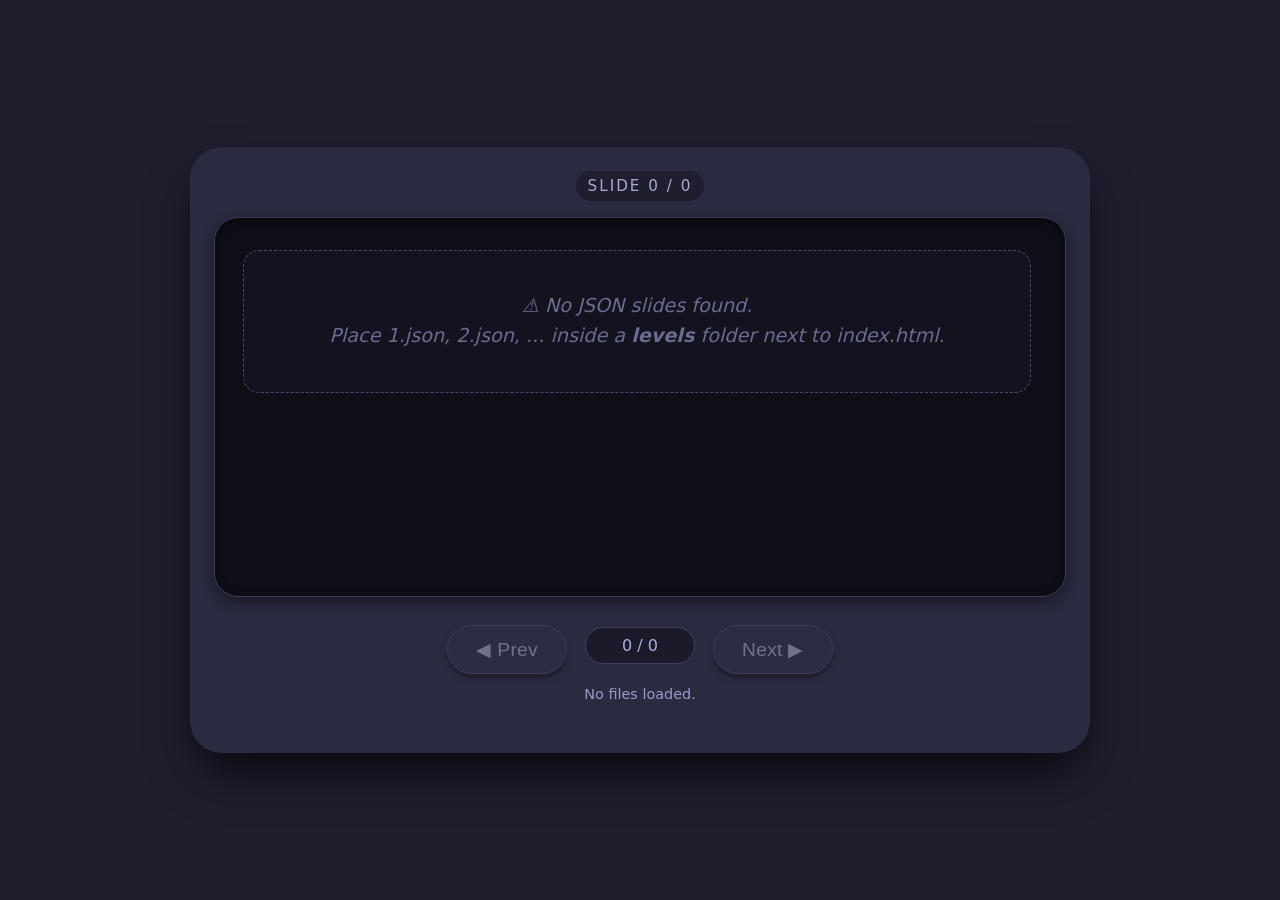
==== commit 9e7cd60c: "Update index.html" ====
--- a/index.html
+++ b/index.html
@@ -1,289 +1,447 @@
 <!DOCTYPE html>
 <html lang="en">
 <head>
-<meta charset="utf-8">
-<meta name="viewport" content="width=device-width,initial-scale=1">
-<title>DermaBlaster — Level Select</title>
-<style>
-  :root{
-    --bg:#070b16; --cyan:#38e8ff; --pink:#ff4d9d;
-    --green:#3cff8c; --red:#ff4a5e; --amber:#ffc24d;
-    --panel:rgba(14,28,50,.72);
-    --border:rgba(56,232,255,.22);
-  }
-  *{box-sizing:border-box}
-  html,body{
-    margin:0;min-height:100%;background:var(--bg);
-    font-family:ui-sans-serif,system-ui,"Segoe UI",Roboto,Helvetica,Arial,sans-serif;
-    color:#e8f3ff;-webkit-font-smoothing:antialiased;
-  }
-  body{
-    background:
-      radial-gradient(circle at 50% -10%, #102a44 0%, transparent 55%),
-      linear-gradient(#070b16,#03060d);
-    min-height:100vh;
-    padding:clamp(18px,4vw,48px);
-    position:relative;
-    overflow-x:hidden;
-  }
-  body::before{
-    content:"";position:fixed;inset:0;z-index:0;pointer-events:none;
-    background-image:
-      linear-gradient(rgba(56,232,255,.045) 1px,transparent 1px),
-      linear-gradient(90deg,rgba(56,232,255,.045) 1px,transparent 1px);
-    background-size:64px 64px;
-    mask-image:radial-gradient(circle at 50% 30%,#000 0%,transparent 78%);
-  }
-  .wrap{position:relative;z-index:1;max-width:1120px;margin:0 auto}
-
-  header.hero{text-align:center;padding:24px 0 34px}
-  .kicker{
-    font-size:11px;letter-spacing:.28em;text-transform:uppercase;
-    color:var(--pink);font-weight:800;margin:0 0 14px;
-  }
-  h1{
-    margin:0;font-size:clamp(38px,8vw,74px);font-weight:900;
-    letter-spacing:.04em;line-height:.95;
-  }
-  h1 span{color:var(--cyan);text-shadow:0 0 40px rgba(56,232,255,.65)}
-  .tag{
-    margin:16px auto 0;max-width:640px;
-    color:#9fbdd4;font-size:clamp(14px,2.2vw,16.5px);line-height:1.65;
-  }
-  .tag b{color:#fff}
-  .hero-cta{margin-top:26px;display:flex;gap:12px;justify-content:center;flex-wrap:wrap}
-
-  .btn{
-    display:inline-flex;align-items:center;gap:8px;cursor:pointer;
-    padding:15px 28px;border-radius:13px;font-size:14px;font-weight:900;
-    letter-spacing:.1em;text-transform:uppercase;text-decoration:none;
-    background:#0e2136;color:#cfe9ff;border:1px solid #23506f;
-    transition:transform .15s,background .15s,border-color .15s,box-shadow .15s;
-  }
-  .btn:hover{background:#153350;border-color:var(--cyan);transform:translateY(-2px)}
-  .btn.primary{
-    background:linear-gradient(135deg,#00b7d4,#38e8ff);color:#04121c;border:none;
-    box-shadow:0 0 36px rgba(56,232,255,.45);
-  }
-  .btn.primary:hover{filter:brightness(1.12);box-shadow:0 0 50px rgba(56,232,255,.65)}
-
-  .sec{display:flex;align-items:center;gap:14px;margin:44px 0 20px}
-  .sec h2{
-    margin:0;font-size:13px;letter-spacing:.22em;text-transform:uppercase;
-    color:#7ea1ba;font-weight:900;white-space:nowrap;
-  }
-  .sec .line{flex:1;height:1px;background:linear-gradient(90deg,var(--border),transparent)}
-
-  .grid{
-    display:grid;gap:16px;
-    grid-template-columns:repeat(auto-fill,minmax(280px,1fr));
-  }
-  .card{
-    position:relative;display:flex;flex-direction:column;
-    padding:22px 22px 18px;border-radius:18px;
-    background:linear-gradient(160deg,rgba(14,28,50,.92),rgba(6,12,22,.96));
-    border:1px solid var(--border);
-    text-decoration:none;color:inherit;
-    transition:transform .18s,border-color .18s,box-shadow .18s;
-    overflow:hidden;
-  }
-  .card::before{
-    content:"";position:absolute;left:0;top:0;bottom:0;width:3px;
-    background:linear-gradient(180deg,var(--cyan),transparent);
-    opacity:.7;
-  }
-  .card:hover{
-    transform:translateY(-4px);
-    border-color:rgba(56,232,255,.55);
-    box-shadow:0 18px 44px rgba(0,0,0,.55),0 0 40px rgba(56,232,255,.12);
-  }
-  .card-top{display:flex;align-items:flex-start;gap:14px;margin-bottom:12px}
-  .num{
-    flex:0 0 auto;width:52px;height:52px;border-radius:13px;
-    display:grid;place-items:center;
-    font-size:22px;font-weight:900;color:#04121c;
-    background:linear-gradient(135deg,#00b7d4,#38e8ff);
-    box-shadow:0 0 22px rgba(56,232,255,.35);
-    font-variant-numeric:tabular-nums;
-  }
-  .card h3{
-    margin:0;font-size:17px;font-weight:800;line-height:1.25;color:#fff;
-  }
-  .card .qcount{
-    font-size:10.5px;letter-spacing:.16em;text-transform:uppercase;
-    color:var(--amber);font-weight:800;margin-top:5px;
-  }
-  .card p{margin:0;color:#8aa9c1;font-size:13px;line-height:1.55;flex:1}
-  .card .play{
-    margin-top:14px;padding-top:13px;border-top:1px solid rgba(56,232,255,.12);
-    display:flex;align-items:center;justify-content:space-between;
-    font-size:11px;font-weight:900;letter-spacing:.16em;text-transform:uppercase;
-    color:var(--cyan);
-  }
-  .card .play svg{transition:transform .18s}
-  .card:hover .play svg{transform:translateX(4px)}
-
-  .tips{
-    margin-top:44px;padding:22px 26px;border-radius:16px;
-    background:rgba(14,28,50,.55);border:1px solid rgba(56,232,255,.16);
-    display:grid;gap:12px;grid-template-columns:repeat(auto-fit,minmax(220px,1fr));
-  }
-  .tip{display:flex;gap:11px;align-items:flex-start}
-  .tip .ico{
-    flex:0 0 auto;width:30px;height:30px;border-radius:9px;
-    display:grid;place-items:center;font-size:15px;
-    background:rgba(56,232,255,.1);border:1px solid rgba(56,232,255,.22);
-  }
-  .tip div b{display:block;font-size:13px;color:#fff;margin-bottom:2px}
-  .tip div span{font-size:12px;color:#7ea1ba;line-height:1.45}
-
-  footer{
-    margin-top:44px;padding-top:22px;
-    border-top:1px solid rgba(56,232,255,.12);
-    display:flex;justify-content:space-between;align-items:center;gap:14px;flex-wrap:wrap;
-    font-size:11.5px;color:#5d7d94;letter-spacing:.05em;
-  }
-  footer b{color:var(--cyan)}
-
-  @media (max-width:560px){
-    .card{padding:18px 18px 14px}
-    .num{width:44px;height:44px;font-size:18px}
-    .card h3{font-size:15.5px}
-  }
-</style>
+    <meta charset="UTF-8">
+    <meta name="viewport" content="width=device-width, initial-scale=1.0">
+    <title>JSON Slide Deck</title>
+    <style>
+        * {
+            box-sizing: border-box;
+            margin: 0;
+            padding: 0;
+        }
+        body {
+            background: #1e1e2f;
+            font-family: 'Segoe UI', Roboto, system-ui, sans-serif;
+            min-height: 100vh;
+            display: flex;
+            justify-content: center;
+            align-items: center;
+            padding: 20px;
+            margin: 0;
+        }
+        .presentation-container {
+            background: #2a2a40;
+            border-radius: 32px;
+            box-shadow: 0 25px 50px -10px rgba(0, 0, 0, 0.8);
+            width: 100%;
+            max-width: 900px;
+            padding: 24px 24px 32px;
+            display: flex;
+            flex-direction: column;
+            transition: all 0.2s;
+        }
+        .slide-counter {
+            text-align: center;
+            font-size: 0.95rem;
+            letter-spacing: 2px;
+            text-transform: uppercase;
+            color: #a9a9d0;
+            margin-bottom: 16px;
+            font-weight: 500;
+            background: #1e1e2f;
+            padding: 6px 12px;
+            border-radius: 60px;
+            display: inline-block;
+            align-self: center;
+            backdrop-filter: blur(4px);
+        }
+        .slide-view {
+            background: #0e0e17;
+            border-radius: 24px;
+            padding: 32px 28px;
+            margin-bottom: 24px;
+            min-height: 380px;
+            box-shadow: inset 0 2px 8px rgba(0, 0, 0, 0.6), 0 6px 14px rgba(0, 0, 0, 0.4);
+            border: 1px solid #3b3b5c;
+            transition: all 0.25s;
+            display: flex;
+            flex-direction: column;
+        }
+        .slide-content {
+            flex: 1;
+            color: #e8e8ff;
+            font-size: 1.1rem;
+            line-height: 1.6;
+            overflow-y: auto;
+            max-height: 460px;
+            padding-right: 6px;
+            scrollbar-width: thin;
+            scrollbar-color: #5d5d8a #1a1a2a;
+        }
+        .slide-content::-webkit-scrollbar {
+            width: 6px;
+        }
+        .slide-content::-webkit-scrollbar-track {
+            background: #1a1a2a;
+            border-radius: 10px;
+        }
+        .slide-content::-webkit-scrollbar-thumb {
+            background: #5d5d8a;
+            border-radius: 10px;
+        }
+        /* JSON tree styling */
+        .json-tree {
+            font-family: 'Fira Code', 'Cascadia Code', 'Courier New', monospace;
+            font-size: 0.95rem;
+            background: #13131f;
+            border-radius: 16px;
+            padding: 20px 18px;
+            border: 1px solid #3b3b5c;
+            white-space: pre-wrap;
+            word-break: break-word;
+            color: #d4d4f0;
+        }
+        .json-key {
+            color: #7aa2f7;
+            font-weight: 500;
+        }
+        .json-string {
+            color: #9ece6a;
+        }
+        .json-number {
+            color: #ff9e64;
+        }
+        .json-boolean {
+            color: #bb9af7;
+        }
+        .json-null {
+            color: #f7768e;
+        }
+        .json-bracket {
+            color: #7dcfff;
+        }
+        .empty-state {
+            color: #6b6b8f;
+            font-style: italic;
+            text-align: center;
+            padding: 40px 20px;
+            font-size: 1.2rem;
+            background: #13131f;
+            border-radius: 16px;
+            border: 1px dashed #4a4a6e;
+        }
+        .controls {
+            display: flex;
+            justify-content: center;
+            align-items: center;
+            gap: 18px;
+            flex-wrap: wrap;
+        }
+        .nav-btn {
+            background: #2f2f4a;
+            border: none;
+            color: #dbdbff;
+            font-size: 1.2rem;
+            padding: 12px 28px;
+            border-radius: 60px;
+            cursor: pointer;
+            font-weight: 500;
+            display: inline-flex;
+            align-items: center;
+            justify-content: center;
+            gap: 8px;
+            transition: background 0.15s, transform 0.1s, box-shadow 0.1s;
+            box-shadow: 0 8px 0 #12121e, 0 6px 14px rgba(0, 0, 0, 0.4);
+            border: 1px solid #5a5a8a;
+            letter-spacing: 0.3px;
+            min-width: 110px;
+        }
+        .nav-btn:hover:not(:disabled) {
+            background: #3d3d62;
+            transform: translateY(-2px);
+            box-shadow: 0 10px 0 #12121e, 0 10px 20px rgba(0, 0, 0, 0.5);
+        }
+        .nav-btn:active:not(:disabled) {
+            transform: translateY(6px);
+            box-shadow: 0 2px 0 #12121e, 0 6px 14px rgba(0, 0, 0, 0.4);
+        }
+        .nav-btn:disabled {
+            opacity: 0.4;
+            cursor: not-allowed;
+            transform: translateY(4px);
+            box-shadow: 0 4px 0 #12121e, 0 4px 10px rgba(0, 0, 0, 0.3);
+        }
+        .slide-indicator {
+            color: #b0b0e0;
+            font-size: 1rem;
+            font-weight: 500;
+            background: #1a1a2a;
+            padding: 8px 20px;
+            border-radius: 60px;
+            border: 1px solid #3e3e62;
+            min-width: 110px;
+            text-align: center;
+        }
+        .status-message {
+            text-align: center;
+            margin-top: 16px;
+            color: #9b9bcb;
+            font-size: 0.9rem;
+            min-height: 1.5em;
+        }
+        .error-message {
+            color: #f7768e;
+            background: #2a1a2a;
+            padding: 12px 18px;
+            border-radius: 16px;
+            border-left: 4px solid #f7768e;
+        }
+        h2 {
+            font-weight: 400;
+            font-size: 1.2rem;
+            margin-bottom: 18px;
+            color: #b4b4e0;
+            border-bottom: 1px solid #35355b;
+            padding-bottom: 10px;
+            letter-spacing: 0.5px;
+        }
+        .file-list {
+            display: flex;
+            flex-wrap: wrap;
+            gap: 8px 12px;
+            margin-bottom: 14px;
+            justify-content: center;
+        }
+        .file-badge {
+            background: #25253e;
+            color: #c0c0f0;
+            padding: 4px 14px;
+            border-radius: 40px;
+            font-size: 0.8rem;
+            font-family: monospace;
+            border: 1px solid #3f3f6b;
+        }
+    </style>
 </head>
 <body>
-<div class="wrap">
-
-  <header class="hero">
-    <p class="kicker">Pediatric Propaedeutics · Quiz Shooter</p>
-    <h1>DERMA<span>BLASTER</span></h1>
-    <p class="tag">
-      Read the question, aim, and <b>shoot the bubble with the correct answer</b> before the timer runs out.
-      Every hit teaches you the fact behind it. Seven levels, <b>101 questions</b> — from infant skin to newborn reflexes.
-    </p>
-    <div class="hero-cta">
-      <a class="btn primary" href="level1.html">▶ Start from Level 1</a>
-      <a class="btn" href="#levels">📚 Choose a Level</a>
+<div class="presentation-container">
+    <div class="slide-counter" id="slideCounter">Slide 1 / 0</div>
+    <div class="slide-view">
+        <div class="slide-content" id="slideContent">
+            <div class="empty-state">📂 Loading JSON files from /levels ...</div>
+        </div>
     </div>
-  </header>
-
-  <div class="sec" id="levels">
-    <h2>Levels</h2><div class="line"></div>
-  </div>
-
-  <div class="grid">
-
-    <a class="card" href="level1.html">
-      <div class="card-top">
-        <div class="num">01</div>
-        <div>
-          <h3>The Skin of Infants</h3>
-          <div class="qcount">7 questions</div>
-        </div>
-      </div>
-      <p>Thickness, melanocytes, water content, pH, loose epidermis, bullae and desquamation.</p>
-      <div class="play"><span>Play level</span><svg width="16" height="16" viewBox="0 0 24 24" fill="none" stroke="currentColor" stroke-width="2.5" stroke-linecap="round" stroke-linejoin="round"><path d="M5 12h14M13 5l7 7-7 7"/></svg></div>
-    </a>
-
-    <a class="card" href="level2.html">
-      <div class="card-top">
-        <div class="num">02</div>
-        <div>
-          <h3>Sebaceous &amp; Sweat Glands</h3>
-          <div class="qcount">9 questions</div>
-        </div>
-      </div>
-      <p>Vernix caseosa, puberty acne, sweat milestones, apocrine glands.</p>
-      <div class="play"><span>Play level</span><svg width="16" height="16" viewBox="0 0 24 24" fill="none" stroke="currentColor" stroke-width="2.5" stroke-linecap="round" stroke-linejoin="round"><path d="M5 12h14M13 5l7 7-7 7"/></svg></div>
-    </a>
-
-    <a class="card" href="level3.html">
-      <div class="card-top">
-        <div class="num">03</div>
-        <div>
-          <h3>Hair &amp; Nails</h3>
-          <div class="qcount">13 questions</div>
-        </div>
-      </div>
-      <p>Lanugo, physiological nail line, alopecia, onychophagia, leukonychia.</p>
-      <div class="play"><span>Play level</span><svg width="16" height="16" viewBox="0 0 24 24" fill="none" stroke="currentColor" stroke-width="2.5" stroke-linecap="round" stroke-linejoin="round"><path d="M5 12h14M13 5l7 7-7 7"/></svg></div>
-    </a>
-
-    <a class="card" href="level4.html">
-      <div class="card-top">
-        <div class="num">04</div>
-        <div>
-          <h3>Primary Lesions</h3>
-          <div class="qcount">18 questions</div>
-        </div>
-      </div>
-      <p>Spots, macules, papules, plaques, vesicles, bullae, wheals and purpura.</p>
-      <div class="play"><span>Play level</span><svg width="16" height="16" viewBox="0 0 24 24" fill="none" stroke="currentColor" stroke-width="2.5" stroke-linecap="round" stroke-linejoin="round"><path d="M5 12h14M13 5l7 7-7 7"/></svg></div>
-    </a>
-
-    <a class="card" href="level5.html">
-      <div class="card-top">
-        <div class="num">05</div>
-        <div>
-          <h3>Secondary Lesions &amp; Skin Signs</h3>
-          <div class="qcount">10 questions</div>
-        </div>
-      </div>
-      <p>Excoriation, lichenification, scales, crusts, fissures, scars, dermographism.</p>
-      <div class="play"><span>Play level</span><svg width="16" height="16" viewBox="0 0 24 24" fill="none" stroke="currentColor" stroke-width="2.5" stroke-linecap="round" stroke-linejoin="round"><path d="M5 12h14M13 5l7 7-7 7"/></svg></div>
-    </a>
-
-    <a class="card" href="level6.html">
-      <div class="card-top">
-        <div class="num">06</div>
-        <div>
-          <h3>Bones, Skull, Spine, Chest &amp; Teeth</h3>
-          <div class="qcount">22 questions</div>
-        </div>
-      </div>
-      <p>Greenstick fractures, fontanelles, spinal curves, chest shape and teeth formulas.</p>
-      <div class="play"><span>Play level</span><svg width="16" height="16" viewBox="0 0 24 24" fill="none" stroke="currentColor" stroke-width="2.5" stroke-linecap="round" stroke-linejoin="round"><path d="M5 12h14M13 5l7 7-7 7"/></svg></div>
-    </a>
-
-    <a class="card" href="level7.html">
-      <div class="card-top">
-        <div class="num">07</div>
-        <div>
-          <h3>Psychomotor Development &amp; Reflexes</h3>
-          <div class="qcount">22 questions</div>
-        </div>
-      </div>
-      <p>Exam algorithm, segmental vs. suprasegmental automatisms, every newborn reflex.</p>
-      <div class="play"><span>Play level</span><svg width="16" height="16" viewBox="0 0 24 24" fill="none" stroke="currentColor" stroke-width="2.5" stroke-linecap="round" stroke-linejoin="round"><path d="M5 12h14M13 5l7 7-7 7"/></svg></div>
-    </a>
-
-  </div>
-
-  <div class="tips">
-    <div class="tip">
-      <div class="ico">🎯</div>
-      <div><b>Shoot to answer</b><span>Aim with the mouse and click — or press Space to fire.</span></div>
+    <div class="controls">
+        <button class="nav-btn" id="prevBtn" disabled>◀ Prev</button>
+        <div class="slide-indicator" id="slideIndicator">1 / 0</div>
+        <button class="nav-btn" id="nextBtn" disabled>Next ▶</button>
     </div>
-    <div class="tip">
-      <div class="ico">📖</div>
-      <div><b>Study notes</b><span>Every level has a "Study Notes" screen with all facts.</span></div>
-    </div>
-    <div class="tip">
-      <div class="ico">🔁</div>
-      <div><b>Fresh each run</b><span>Each run draws 10 random questions from the level's bank.</span></div>
-    </div>
-    <div class="tip">
-      <div class="ico">💡</div>
-      <div><b>Instant feedback</b><span>Correct answer = explanation appears immediately.</span></div>
-    </div>
-  </div>
-
-  <footer>
-    <span>© DermaBlaster · Quiz shooter for pediatric propaedeutics</span>
-    <span>Open <b>level1.html</b> and press start — levels link automatically.</span>
-  </footer>
-
+    <div class="status-message" id="statusMessage"></div>
+    <div class="file-list" id="fileList"></div>
 </div>
+<script>
+    (function() {
+        // --- configuration ---
+        const LEVELS_DIR = 'levels';
+        const MAX_SLIDES = 50;      // safety limit, won't try more than this
+        const FILE_NAMES = [];       // will hold loaded file names
+
+        // --- state ---
+        let slides = [];             // each slide: { name: string, data: any }
+        let currentSlide = 0;        // zero-based index
+        let isLoading = false;
+
+        // --- DOM elements ---
+        const slideContent = document.getElementById('slideContent');
+        const prevBtn = document.getElementById('prevBtn');
+        const nextBtn = document.getElementById('nextBtn');
+        const slideIndicator = document.getElementById('slideIndicator');
+        const slideCounter = document.getElementById('slideCounter');
+        const statusMessage = document.getElementById('statusMessage');
+        const fileListEl = document.getElementById('fileList');
+
+        // --- helper: render a JSON object as a fancy tree (string with spans) ---
+        function renderJsonToHtml(obj, indentLevel = 0) {
+            const indent = '  '.repeat(indentLevel);
+            const nextIndent = '  '.repeat(indentLevel + 1);
+
+            // Handle primitives
+            if (obj === null) return `<span class="json-null">null</span>`;
+            if (typeof obj === 'string') return `<span class="json-string">"${escapeHtml(obj)}"</span>`;
+            if (typeof obj === 'number') return `<span class="json-number">${obj}</span>`;
+            if (typeof obj === 'boolean') return `<span class="json-boolean">${obj}</span>`;
+            if (obj === undefined) return `<span class="json-null">undefined</span>`;
+
+            // Array
+            if (Array.isArray(obj)) {
+                if (obj.length === 0) return `<span class="json-bracket">[]</span>`;
+                let items = obj.map(item => {
+                    return `${nextIndent}${renderJsonToHtml(item, indentLevel + 1)}`;
+                }).join(',\n');
+                return `<span class="json-bracket">[</span>\n${items}\n${indent}<span class="json-bracket">]</span>`;
+            }
+
+            // Object
+            if (typeof obj === 'object') {
+                const keys = Object.keys(obj);
+                if (keys.length === 0) return `<span class="json-bracket">{}</span>`;
+                let entries = keys.map(key => {
+                    const value = obj[key];
+                    return `${nextIndent}<span class="json-key">"${escapeHtml(key)}"</span>: ${renderJsonToHtml(value, indentLevel + 1)}`;
+                }).join(',\n');
+                return `<span class="json-bracket">{</span>\n${entries}\n${indent}<span class="json-bracket">}</span>`;
+            }
+
+            return `<span class="json-null">[unknown]</span>`;
+        }
+
+        // simple escape for HTML
+        function escapeHtml(text) {
+            if (typeof text !== 'string') return text;
+            return text
+                .replace(/&/g, '&amp;')
+                .replace(/</g, '&lt;')
+                .replace(/>/g, '&gt;')
+                .replace(/"/g, '&quot;')
+                .replace(/'/g, '&#039;');
+        }
+
+        // render slide content based on current index
+        function renderSlide() {
+            if (!slides.length) {
+                slideContent.innerHTML = `<div class="empty-state">📭 No slides loaded. Make sure a <strong>levels</strong> folder exists with 1.json, 2.json, etc.</div>`;
+                updateUI();
+                return;
+            }
+
+            const slide = slides[currentSlide];
+            // Wrap the JSON tree in a container for styling
+            const jsonHtml = renderJsonToHtml(slide.data, 0);
+            slideContent.innerHTML = `<div class="json-tree">${jsonHtml}</div>`;
+            // show file name in status (optional)
+            statusMessage.textContent = `📄 ${slide.name}`;
+            updateUI();
+        }
+
+        // update buttons, indicators, counter
+        function updateUI() {
+            const total = slides.length;
+            if (total === 0) {
+                slideIndicator.textContent = `0 / 0`;
+                slideCounter.textContent = `Slide 0 / 0`;
+                prevBtn.disabled = true;
+                nextBtn.disabled = true;
+                return;
+            }
+
+            const currentDisplay = currentSlide + 1;
+            slideIndicator.textContent = `${currentDisplay} / ${total}`;
+            slideCounter.textContent = `Slide ${currentDisplay} / ${total}`;
+            prevBtn.disabled = (currentSlide === 0);
+            nextBtn.disabled = (currentSlide === total - 1);
+        }
+
+        // change slide by offset
+        function navigate(delta) {
+            if (!slides.length) return;
+            const newIndex = currentSlide + delta;
+            if (newIndex < 0 || newIndex >= slides.length) return;
+            currentSlide = newIndex;
+            renderSlide();
+        }
+
+        // reset/clear all slides
+        function clearSlides() {
+            slides = [];
+            FILE_NAMES.length = 0;
+            currentSlide = 0;
+        }
+
+        // add a slide (if valid)
+        function addSlide(name, data) {
+            if (data === undefined) return;
+            slides.push({ name, data });
+            FILE_NAMES.push(name);
+        }
+
+        // update file list badges
+        function updateFileBadges() {
+            if (FILE_NAMES.length === 0) {
+                fileListEl.innerHTML = '';
+                return;
+            }
+            fileListEl.innerHTML = FILE_NAMES.map(f => `<span class="file-badge">${escapeHtml(f)}</span>`).join('');
+        }
+
+        // ---- fetch JSON files from levels/1.json, 2.json, ... ----
+        async function loadAllJsonFiles() {
+            if (isLoading) return;
+            isLoading = true;
+            clearSlides();
+            slideContent.innerHTML = `<div class="empty-state">⏳ Loading JSON files from /levels ...</div>`;
+            statusMessage.textContent = 'Fetching files...';
+            updateUI();
+            fileListEl.innerHTML = '';
+
+            let consecutiveFailures = 0;
+            const MAX_CONSECUTIVE_FAILURES = 3; // stop after 3 failures in a row
+
+            // loop from 1 to MAX_SLIDES
+            for (let i = 1; i <= MAX_SLIDES; i++) {
+                const fileName = `${i}.json`;
+                const url = `${LEVELS_DIR}/${fileName}`;
+                try {
+                    const response = await fetch(url);
+                    if (!response.ok) {
+                        // file not found or other HTTP error
+                        throw new Error(`HTTP ${response.status}`);
+                    }
+                    const data = await response.json();
+                    addSlide(fileName, data);
+                    consecutiveFailures = 0; // reset on success
+                    // update status while loading
+                    statusMessage.textContent = `Loaded ${fileName} (${slides.length} slides)`;
+                } catch (error) {
+                    // silent fail for missing file, but count consecutive failures
+                    consecutiveFailures++;
+                    // if we've had too many failures in a row, stop trying
+                    if (consecutiveFailures >= MAX_CONSECUTIVE_FAILURES) {
+                        console.warn(`Stopped after ${MAX_CONSECUTIVE_FAILURES} consecutive missing files. Last tried: ${fileName}`);
+                        break;
+                    }
+                    // else continue to next number
+                }
+            }
+
+            // after loop: finalize
+            if (slides.length > 0) {
+                currentSlide = 0;
+                renderSlide();
+                statusMessage.textContent = `✅ Loaded ${slides.length} slide(s)`;
+            } else {
+                // no slides found
+                slideContent.innerHTML = `<div class="empty-state">⚠️ No JSON slides found.<br>Place 1.json, 2.json, ... inside a <strong>levels</strong> folder next to index.html.</div>`;
+                statusMessage.textContent = `No files loaded.`;
+                updateUI();
+            }
+            updateFileBadges();
+            isLoading = false;
+        }
+
+        // ---- event listeners ----
+        prevBtn.addEventListener('click', () => navigate(-1));
+        nextBtn.addEventListener('click', () => navigate(1));
+
+        // keyboard navigation (left/right arrows)
+        window.addEventListener('keydown', (e) => {
+            if (e.key === 'ArrowLeft') {
+                e.preventDefault();
+                navigate(-1);
+            } else if (e.key === 'ArrowRight') {
+                e.preventDefault();
+                navigate(1);
+            }
+        });
+
+        // ---- start loading when page is ready ----
+        window.addEventListener('load', () => {
+            loadAllJsonFiles();
+        });
+
+        // optional: if user wants to reload (not exposed as button, but could be)
+        // for debugging: window.reloadSlides = loadAllJsonFiles;
+    })();
+</script>
 </body>
 </html>
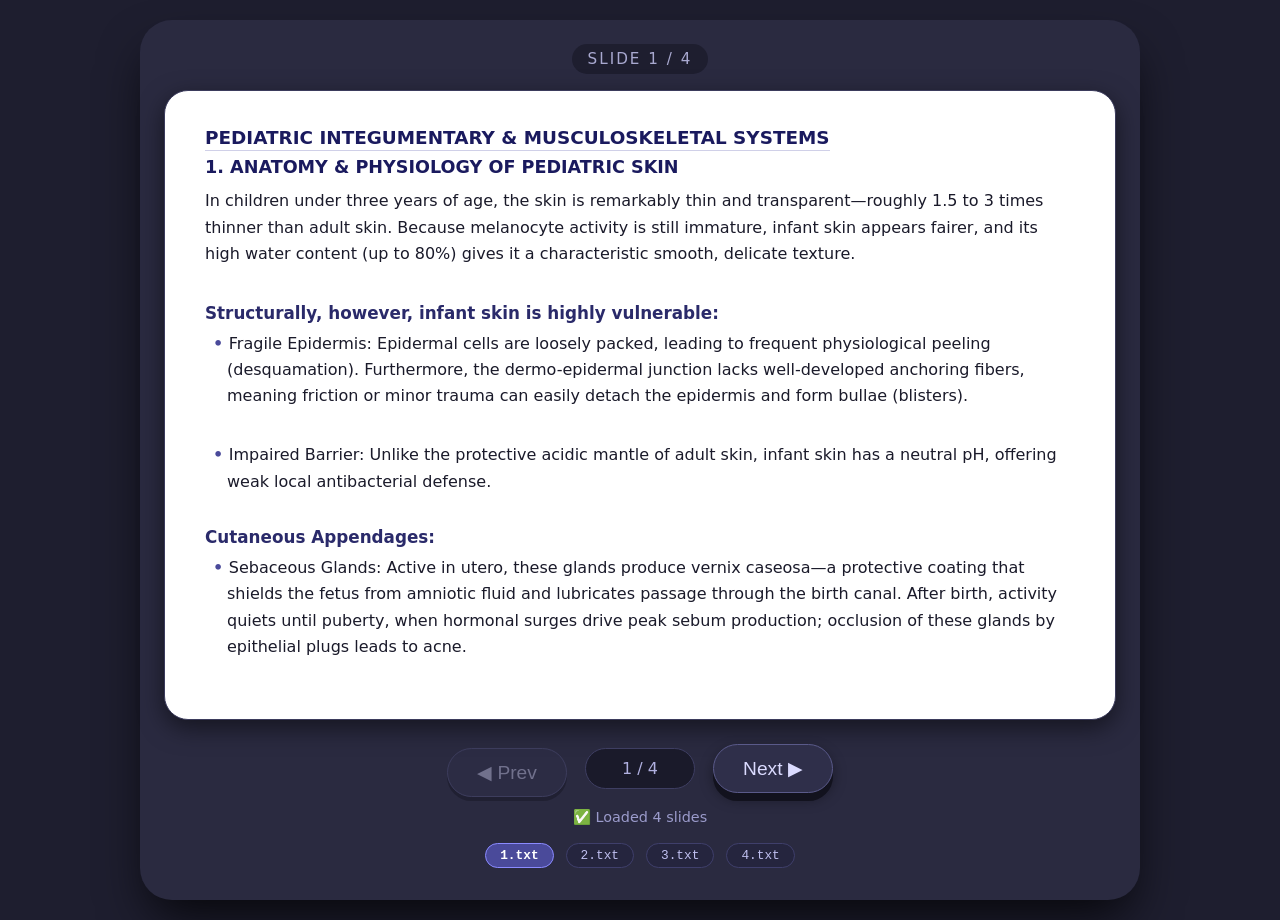
==== commit a9513016: "Update index.html" ====
--- a/index.html
+++ b/index.html
@@ -3,13 +3,9 @@
 <head>
     <meta charset="UTF-8">
     <meta name="viewport" content="width=device-width, initial-scale=1.0">
-    <title>JSON Slide Deck</title>
+    <title>Text Slide Deck</title>
     <style>
-        * {
-            box-sizing: border-box;
-            margin: 0;
-            padding: 0;
-        }
+        * { box-sizing: border-box; margin: 0; padding: 0; }
         body {
             background: #1e1e2f;
             font-family: 'Segoe UI', Roboto, system-ui, sans-serif;
@@ -18,18 +14,16 @@
             justify-content: center;
             align-items: center;
             padding: 20px;
-            margin: 0;
         }
         .presentation-container {
             background: #2a2a40;
             border-radius: 32px;
             box-shadow: 0 25px 50px -10px rgba(0, 0, 0, 0.8);
             width: 100%;
-            max-width: 900px;
+            max-width: 1000px;
             padding: 24px 24px 32px;
             display: flex;
             flex-direction: column;
-            transition: all 0.2s;
         }
         .slide-counter {
             text-align: center;
@@ -40,86 +34,141 @@
             margin-bottom: 16px;
             font-weight: 500;
             background: #1e1e2f;
-            padding: 6px 12px;
+            padding: 6px 16px;
             border-radius: 60px;
             display: inline-block;
             align-self: center;
-            backdrop-filter: blur(4px);
         }
         .slide-view {
-            background: #0e0e17;
+            background: #ffffff;
             border-radius: 24px;
-            padding: 32px 28px;
+            padding: 32px 40px;
             margin-bottom: 24px;
-            min-height: 380px;
-            box-shadow: inset 0 2px 8px rgba(0, 0, 0, 0.6), 0 6px 14px rgba(0, 0, 0, 0.4);
+            min-height: 480px;
+            max-height: 70vh;
+            box-shadow: 0 8px 24px rgba(0, 0, 0, 0.5);
             border: 1px solid #3b3b5c;
-            transition: all 0.25s;
             display: flex;
             flex-direction: column;
+            overflow: hidden;
         }
         .slide-content {
             flex: 1;
-            color: #e8e8ff;
+            color: #1a1a2a;
+            font-size: 1rem;
+            line-height: 1.65;
+            overflow-y: auto;
+            padding-right: 12px;
+            scrollbar-width: thin;
+            scrollbar-color: #8a8ab0 #e8e8f0;
+            white-space: pre-wrap;
+            font-family: 'Segoe UI', 'Roboto', system-ui, sans-serif;
+            word-wrap: break-word;
+            overflow-wrap: break-word;
+        }
+        .slide-content::-webkit-scrollbar { width: 8px; }
+        .slide-content::-webkit-scrollbar-track { background: #e8e8f0; border-radius: 10px; }
+        .slide-content::-webkit-scrollbar-thumb { background: #8a8ab0; border-radius: 10px; }
+
+        /* Text rendering */
+        .slide-content .line { display: block; }
+        .slide-content .header {
+            font-weight: 700;
+            color: #1a1a5e;
+            margin-top: 18px;
+            margin-bottom: 6px;
+            font-size: 1.15rem;
+            border-bottom: 1px solid #d0d0e8;
+            padding-bottom: 2px;
+        }
+        .slide-content .subheader {
+            font-weight: 600;
+            color: #2a2a6a;
+            margin-top: 14px;
+            margin-bottom: 4px;
+            font-size: 1.05rem;
+        }
+        .slide-content .numbered-header {
+            font-weight: 700;
+            color: #1a1a5e;
+            margin-top: 20px;
+            margin-bottom: 6px;
             font-size: 1.1rem;
-            line-height: 1.6;
-            overflow-y: auto;
-            max-height: 460px;
-            padding-right: 6px;
-            scrollbar-width: thin;
-            scrollbar-color: #5d5d8a #1a1a2a;
-        }
-        .slide-content::-webkit-scrollbar {
-            width: 6px;
-        }
-        .slide-content::-webkit-scrollbar-track {
-            background: #1a1a2a;
-            border-radius: 10px;
-        }
-        .slide-content::-webkit-scrollbar-thumb {
-            background: #5d5d8a;
-            border-radius: 10px;
-        }
-        /* JSON tree styling */
-        .json-tree {
-            font-family: 'Fira Code', 'Cascadia Code', 'Courier New', monospace;
+        }
+        .slide-content .numbered-header:first-child { margin-top: 0; }
+        .slide-content .bullet {
+            display: block;
+            padding-left: 22px;
+            text-indent: -14px;
+            margin: 3px 0;
+        }
+        .slide-content .bullet::before {
+            content: "• ";
+            color: #4a4a9a;
+            font-weight: 700;
+        }
+        .slide-content .sub-bullet {
+            display: block;
+            padding-left: 44px;
+            text-indent: -12px;
+            margin: 2px 0;
+            color: #3a3a5a;
+        }
+        .slide-content .sub-bullet::before {
+            content: "◦ ";
+            color: #6a6aaa;
+        }
+        .slide-content .sub-sub-bullet {
+            display: block;
+            padding-left: 66px;
+            text-indent: -12px;
+            margin: 2px 0;
+            color: #4a4a6a;
             font-size: 0.95rem;
-            background: #13131f;
-            border-radius: 16px;
-            padding: 20px 18px;
-            border: 1px solid #3b3b5c;
-            white-space: pre-wrap;
-            word-break: break-word;
-            color: #d4d4f0;
-        }
-        .json-key {
-            color: #7aa2f7;
-            font-weight: 500;
-        }
-        .json-string {
-            color: #9ece6a;
-        }
-        .json-number {
-            color: #ff9e64;
-        }
-        .json-boolean {
-            color: #bb9af7;
-        }
-        .json-null {
-            color: #f7768e;
-        }
-        .json-bracket {
-            color: #7dcfff;
-        }
+        }
+        .slide-content .sub-sub-bullet::before {
+            content: "▪ ";
+            color: #8a8aba;
+        }
+        .slide-content .numbered-item {
+            display: block;
+            padding-left: 26px;
+            text-indent: -18px;
+            margin: 4px 0;
+        }
+        .slide-content .numbered-item::before {
+            content: attr(data-num) ". ";
+            color: #4a4a9a;
+            font-weight: 700;
+        }
+        .slide-content .paragraph {
+            margin: 6px 0;
+            display: block;
+        }
+        .slide-content .note {
+            font-style: italic;
+            color: #7a7a9a;
+            display: block;
+            margin: 8px 0;
+            padding: 6px 10px;
+            background: #f0f0f8;
+            border-radius: 8px;
+            border-left: 3px solid #a0a0d0;
+        }
+        .slide-content .empty-line {
+            display: block;
+            height: 8px;
+        }
+
         .empty-state {
             color: #6b6b8f;
             font-style: italic;
             text-align: center;
-            padding: 40px 20px;
+            padding: 60px 20px;
             font-size: 1.2rem;
-            background: #13131f;
+            background: #f8f8fc;
             border-radius: 16px;
-            border: 1px dashed #4a4a6e;
+            border: 1px dashed #c0c0d8;
         }
         .controls {
             display: flex;
@@ -141,33 +190,31 @@
             align-items: center;
             justify-content: center;
             gap: 8px;
-            transition: background 0.15s, transform 0.1s, box-shadow 0.1s;
+            transition: background 0.15s, transform 0.1s;
             box-shadow: 0 8px 0 #12121e, 0 6px 14px rgba(0, 0, 0, 0.4);
             border: 1px solid #5a5a8a;
-            letter-spacing: 0.3px;
-            min-width: 110px;
+            min-width: 120px;
         }
         .nav-btn:hover:not(:disabled) {
             background: #3d3d62;
             transform: translateY(-2px);
-            box-shadow: 0 10px 0 #12121e, 0 10px 20px rgba(0, 0, 0, 0.5);
         }
         .nav-btn:active:not(:disabled) {
             transform: translateY(6px);
-            box-shadow: 0 2px 0 #12121e, 0 6px 14px rgba(0, 0, 0, 0.4);
+            box-shadow: 0 2px 0 #12121e;
         }
         .nav-btn:disabled {
             opacity: 0.4;
             cursor: not-allowed;
             transform: translateY(4px);
-            box-shadow: 0 4px 0 #12121e, 0 4px 10px rgba(0, 0, 0, 0.3);
+            box-shadow: 0 4px 0 #12121e;
         }
         .slide-indicator {
             color: #b0b0e0;
             font-size: 1rem;
             font-weight: 500;
             background: #1a1a2a;
-            padding: 8px 20px;
+            padding: 10px 22px;
             border-radius: 60px;
             border: 1px solid #3e3e62;
             min-width: 110px;
@@ -180,27 +227,11 @@
             font-size: 0.9rem;
             min-height: 1.5em;
         }
-        .error-message {
-            color: #f7768e;
-            background: #2a1a2a;
-            padding: 12px 18px;
-            border-radius: 16px;
-            border-left: 4px solid #f7768e;
-        }
-        h2 {
-            font-weight: 400;
-            font-size: 1.2rem;
-            margin-bottom: 18px;
-            color: #b4b4e0;
-            border-bottom: 1px solid #35355b;
-            padding-bottom: 10px;
-            letter-spacing: 0.5px;
-        }
         .file-list {
             display: flex;
             flex-wrap: wrap;
             gap: 8px 12px;
-            margin-bottom: 14px;
+            margin-top: 12px;
             justify-content: center;
         }
         .file-badge {
@@ -212,236 +243,261 @@
             font-family: monospace;
             border: 1px solid #3f3f6b;
         }
+        .file-badge.active {
+            background: #4a4a9a;
+            color: #ffffff;
+            border-color: #8a8aff;
+            font-weight: 600;
+        }
     </style>
 </head>
 <body>
 <div class="presentation-container">
-    <div class="slide-counter" id="slideCounter">Slide 1 / 0</div>
+    <div class="slide-counter" id="slideCounter">Slide 0 / 0</div>
     <div class="slide-view">
         <div class="slide-content" id="slideContent">
-            <div class="empty-state">📂 Loading JSON files from /levels ...</div>
+            <div class="empty-state">📂 Loading TXT files from /levels ...</div>
         </div>
     </div>
     <div class="controls">
         <button class="nav-btn" id="prevBtn" disabled>◀ Prev</button>
-        <div class="slide-indicator" id="slideIndicator">1 / 0</div>
+        <div class="slide-indicator" id="slideIndicator">0 / 0</div>
         <button class="nav-btn" id="nextBtn" disabled>Next ▶</button>
     </div>
     <div class="status-message" id="statusMessage"></div>
     <div class="file-list" id="fileList"></div>
 </div>
 <script>
-    (function() {
-        // --- configuration ---
-        const LEVELS_DIR = 'levels';
-        const MAX_SLIDES = 50;      // safety limit, won't try more than this
-        const FILE_NAMES = [];       // will hold loaded file names
-
-        // --- state ---
-        let slides = [];             // each slide: { name: string, data: any }
-        let currentSlide = 0;        // zero-based index
-        let isLoading = false;
-
-        // --- DOM elements ---
-        const slideContent = document.getElementById('slideContent');
-        const prevBtn = document.getElementById('prevBtn');
-        const nextBtn = document.getElementById('nextBtn');
-        const slideIndicator = document.getElementById('slideIndicator');
-        const slideCounter = document.getElementById('slideCounter');
-        const statusMessage = document.getElementById('statusMessage');
-        const fileListEl = document.getElementById('fileList');
-
-        // --- helper: render a JSON object as a fancy tree (string with spans) ---
-        function renderJsonToHtml(obj, indentLevel = 0) {
-            const indent = '  '.repeat(indentLevel);
-            const nextIndent = '  '.repeat(indentLevel + 1);
-
-            // Handle primitives
-            if (obj === null) return `<span class="json-null">null</span>`;
-            if (typeof obj === 'string') return `<span class="json-string">"${escapeHtml(obj)}"</span>`;
-            if (typeof obj === 'number') return `<span class="json-number">${obj}</span>`;
-            if (typeof obj === 'boolean') return `<span class="json-boolean">${obj}</span>`;
-            if (obj === undefined) return `<span class="json-null">undefined</span>`;
-
-            // Array
-            if (Array.isArray(obj)) {
-                if (obj.length === 0) return `<span class="json-bracket">[]</span>`;
-                let items = obj.map(item => {
-                    return `${nextIndent}${renderJsonToHtml(item, indentLevel + 1)}`;
-                }).join(',\n');
-                return `<span class="json-bracket">[</span>\n${items}\n${indent}<span class="json-bracket">]</span>`;
+(function () {
+    const LEVELS_DIR = 'levels';
+    const MAX_SLIDES = 100;
+    const MAX_CONSECUTIVE_FAILURES = 3;
+
+    let slides = [];       // { name, rawText }
+    let currentSlide = 0;
+    let isLoading = false;
+
+    const slideContent = document.getElementById('slideContent');
+    const prevBtn = document.getElementById('prevBtn');
+    const nextBtn = document.getElementById('nextBtn');
+    const slideIndicator = document.getElementById('slideIndicator');
+    const slideCounter = document.getElementById('slideCounter');
+    const statusMessage = document.getElementById('statusMessage');
+    const fileListEl = document.getElementById('fileList');
+
+    // ---------- Text formatting engine ----------
+
+    function escapeHtml(text) {
+        return text
+            .replace(/&/g, '&amp;')
+            .replace(/</g, '&lt;')
+            .replace(/>/g, '&gt;')
+            .replace(/"/g, '&quot;')
+            .replace(/'/g, '&#039;');
+    }
+
+    // Detect a "header" line: uppercase-ish title line, all caps, or numbered section like "1. FOO"
+    function classifyLine(rawLine) {
+        const line = rawLine.replace(/\s+$/, '');
+        if (!line.trim()) return { type: 'empty', raw: '' };
+
+        const trimmed = line.trim();
+
+        // Notes: parenthetical italic notes like "(Note: ...)"
+        if (/^\(Note:/i.test(trimmed) || /^Note:/i.test(trimmed)) {
+            return { type: 'note', raw: line };
+        }
+
+        // Numbered section header: "1. GENERAL CLINICAL..." or "2. SPECIFIC..."
+        if (/^\d+\.\s+[A-Z][A-Z0-9 &\-–—/,()']+$/.test(trimmed) && trimmed.length > 8) {
+            return { type: 'numbered-header', raw: line };
+        }
+
+        // ALL-CAPS header (no trailing colon, length reasonable)
+        if (/^[A-Z][A-Z0-9 &\-–—/,()'.:!?]+$/.test(trimmed) && trimmed.length > 3 && /[A-Z]{2,}/.test(trimmed)) {
+            return { type: 'header', raw: line };
+        }
+
+        // Sub-header ending with colon like "Etiology & Transmission:" or "Clinical Findings:"
+        if (/^[A-Z][^.!?]*:$/.test(trimmed) && trimmed.length < 80) {
+            return { type: 'subheader', raw: line };
+        }
+
+        // Sub-bullet with tab + bullet char "	• "
+        if (/^\t+[•◦▪\-]/.test(line) || /^ {4,}[•◦▪\-]/.test(line)) {
+            const indentLevel = (line.match(/^\t+/)?.[0].length || Math.floor((line.match(/^ +/)?.[0].length || 0) / 2));
+            return { type: 'sub-bullet', raw: line, level: Math.min(indentLevel, 2) };
+        }
+
+        // Bullet: starts with "•"
+        if (/^\s*•/.test(line)) {
+            return { type: 'bullet', raw: line };
+        }
+
+        // Numbered item: "1. Breakdown..." but also "2. In hepatocytes..."
+        if (/^\d+\.\s/.test(trimmed)) {
+            const num = trimmed.match(/^(\d+)\./)[1];
+            return { type: 'numbered-item', raw: line, num };
+        }
+
+        // Default: paragraph
+        return { type: 'paragraph', raw: line };
+    }
+
+    function renderText(text) {
+        // Normalize line endings
+        const lines = text.replace(/\r\n/g, '\n').replace(/\r/g, '\n').split('\n');
+        const out = [];
+
+        for (let i = 0; i < lines.length; i++) {
+            const info = classifyLine(lines[i]);
+            const raw = info.raw;
+            const trimmed = raw.trim();
+
+            switch (info.type) {
+                case 'empty':
+                    out.push('<span class="empty-line"></span>');
+                    break;
+                case 'header':
+                    out.push(`<span class="header">${escapeHtml(trimmed)}</span>`);
+                    break;
+                case 'numbered-header':
+                    out.push(`<span class="numbered-header">${escapeHtml(trimmed)}</span>`);
+                    break;
+                case 'subheader':
+                    out.push(`<span class="subheader">${escapeHtml(trimmed)}</span>`);
+                    break;
+                case 'note':
+                    out.push(`<span class="note">${escapeHtml(trimmed)}</span>`);
+                    break;
+                case 'bullet': {
+                    const content = trimmed.replace(/^[•◦▪\-]\s*/, '');
+                    out.push(`<span class="bullet">${escapeHtml(content)}</span>`);
+                    break;
+                }
+                case 'sub-bullet': {
+                    const content = trimmed.replace(/^[•◦▪\-]\s*/, '');
+                    if (info.level >= 2) {
+                        out.push(`<span class="sub-sub-bullet">${escapeHtml(content)}</span>`);
+                    } else {
+                        out.push(`<span class="sub-bullet">${escapeHtml(content)}</span>`);
+                    }
+                    break;
+                }
+                case 'numbered-item': {
+                    const content = trimmed.replace(/^\d+\.\s*/, '');
+                    out.push(`<span class="numbered-item" data-num="${info.num}">${escapeHtml(content)}</span>`);
+                    break;
+                }
+                default:
+                    out.push(`<span class="paragraph">${escapeHtml(trimmed)}</span>`);
             }
-
-            // Object
-            if (typeof obj === 'object') {
-                const keys = Object.keys(obj);
-                if (keys.length === 0) return `<span class="json-bracket">{}</span>`;
-                let entries = keys.map(key => {
-                    const value = obj[key];
-                    return `${nextIndent}<span class="json-key">"${escapeHtml(key)}"</span>: ${renderJsonToHtml(value, indentLevel + 1)}`;
-                }).join(',\n');
-                return `<span class="json-bracket">{</span>\n${entries}\n${indent}<span class="json-bracket">}</span>`;
+        }
+
+        return out.join('\n');
+    }
+
+    // ---------- Slide rendering ----------
+
+    function renderSlide() {
+        if (!slides.length) {
+            slideContent.innerHTML = `<div class="empty-state">📭 No slides loaded. Make sure a <strong>levels</strong> folder exists with 1.txt, 2.txt, etc.</div>`;
+            updateUI();
+            return;
+        }
+
+        const slide = slides[currentSlide];
+        slideContent.innerHTML = renderText(slide.rawText);
+        statusMessage.textContent = `📄 ${slide.name}`;
+        updateUI();
+        updateFileBadges();
+    }
+
+    function updateUI() {
+        const total = slides.length;
+        if (total === 0) {
+            slideIndicator.textContent = '0 / 0';
+            slideCounter.textContent = 'Slide 0 / 0';
+            prevBtn.disabled = true;
+            nextBtn.disabled = true;
+            return;
+        }
+        const cur = currentSlide + 1;
+        slideIndicator.textContent = `${cur} / ${total}`;
+        slideCounter.textContent = `Slide ${cur} / ${total}`;
+        prevBtn.disabled = currentSlide === 0;
+        nextBtn.disabled = currentSlide === total - 1;
+    }
+
+    function navigate(delta) {
+        if (!slides.length) return;
+        const next = currentSlide + delta;
+        if (next < 0 || next >= slides.length) return;
+        currentSlide = next;
+        renderSlide();
+    }
+
+    function updateFileBadges() {
+        if (!slides.length) { fileListEl.innerHTML = ''; return; }
+        fileListEl.innerHTML = slides.map((s, idx) =>
+            `<span class="file-badge${idx === currentSlide ? ' active' : ''}">${escapeHtml(s.name)}</span>`
+        ).join('');
+    }
+
+    // ---------- Loading ----------
+
+    async function loadAllFiles() {
+        if (isLoading) return;
+        isLoading = true;
+        slides = [];
+        currentSlide = 0;
+
+        slideContent.innerHTML = `<div class="empty-state">⏳ Loading files from /levels ...</div>`;
+        statusMessage.textContent = 'Fetching files...';
+        updateUI();
+        fileListEl.innerHTML = '';
+
+        let consecutiveFailures = 0;
+
+        for (let i = 1; i <= MAX_SLIDES; i++) {
+            const fileName = `${i}.txt`;
+            const url = `${LEVELS_DIR}/${fileName}`;
+            try {
+                const res = await fetch(url);
+                if (!res.ok) throw new Error(`HTTP ${res.status}`);
+                const rawText = await res.text();
+                slides.push({ name: fileName, rawText });
+                consecutiveFailures = 0;
+                statusMessage.textContent = `Loaded ${fileName} (${slides.length} slide${slides.length > 1 ? 's' : ''})`;
+            } catch (err) {
+                consecutiveFailures++;
+                if (consecutiveFailures >= MAX_CONSECUTIVE_FAILURES) break;
             }
-
-            return `<span class="json-null">[unknown]</span>`;
-        }
-
-        // simple escape for HTML
-        function escapeHtml(text) {
-            if (typeof text !== 'string') return text;
-            return text
-                .replace(/&/g, '&amp;')
-                .replace(/</g, '&lt;')
-                .replace(/>/g, '&gt;')
-                .replace(/"/g, '&quot;')
-                .replace(/'/g, '&#039;');
-        }
-
-        // render slide content based on current index
-        function renderSlide() {
-            if (!slides.length) {
-                slideContent.innerHTML = `<div class="empty-state">📭 No slides loaded. Make sure a <strong>levels</strong> folder exists with 1.json, 2.json, etc.</div>`;
-                updateUI();
-                return;
-            }
-
-            const slide = slides[currentSlide];
-            // Wrap the JSON tree in a container for styling
-            const jsonHtml = renderJsonToHtml(slide.data, 0);
-            slideContent.innerHTML = `<div class="json-tree">${jsonHtml}</div>`;
-            // show file name in status (optional)
-            statusMessage.textContent = `📄 ${slide.name}`;
+        }
+
+        if (slides.length > 0) {
+            currentSlide = 0;
+            renderSlide();
+            statusMessage.textContent = `✅ Loaded ${slides.length} slide${slides.length > 1 ? 's' : ''}`;
+        } else {
+            slideContent.innerHTML = `<div class="empty-state">⚠️ No text slides found.<br>Place 1.txt, 2.txt, ... inside a <strong>levels</strong> folder next to index.html.</div>`;
+            statusMessage.textContent = 'No files loaded.';
             updateUI();
         }
-
-        // update buttons, indicators, counter
-        function updateUI() {
-            const total = slides.length;
-            if (total === 0) {
-                slideIndicator.textContent = `0 / 0`;
-                slideCounter.textContent = `Slide 0 / 0`;
-                prevBtn.disabled = true;
-                nextBtn.disabled = true;
-                return;
-            }
-
-            const currentDisplay = currentSlide + 1;
-            slideIndicator.textContent = `${currentDisplay} / ${total}`;
-            slideCounter.textContent = `Slide ${currentDisplay} / ${total}`;
-            prevBtn.disabled = (currentSlide === 0);
-            nextBtn.disabled = (currentSlide === total - 1);
-        }
-
-        // change slide by offset
-        function navigate(delta) {
-            if (!slides.length) return;
-            const newIndex = currentSlide + delta;
-            if (newIndex < 0 || newIndex >= slides.length) return;
-            currentSlide = newIndex;
-            renderSlide();
-        }
-
-        // reset/clear all slides
-        function clearSlides() {
-            slides = [];
-            FILE_NAMES.length = 0;
-            currentSlide = 0;
-        }
-
-        // add a slide (if valid)
-        function addSlide(name, data) {
-            if (data === undefined) return;
-            slides.push({ name, data });
-            FILE_NAMES.push(name);
-        }
-
-        // update file list badges
-        function updateFileBadges() {
-            if (FILE_NAMES.length === 0) {
-                fileListEl.innerHTML = '';
-                return;
-            }
-            fileListEl.innerHTML = FILE_NAMES.map(f => `<span class="file-badge">${escapeHtml(f)}</span>`).join('');
-        }
-
-        // ---- fetch JSON files from levels/1.json, 2.json, ... ----
-        async function loadAllJsonFiles() {
-            if (isLoading) return;
-            isLoading = true;
-            clearSlides();
-            slideContent.innerHTML = `<div class="empty-state">⏳ Loading JSON files from /levels ...</div>`;
-            statusMessage.textContent = 'Fetching files...';
-            updateUI();
-            fileListEl.innerHTML = '';
-
-            let consecutiveFailures = 0;
-            const MAX_CONSECUTIVE_FAILURES = 3; // stop after 3 failures in a row
-
-            // loop from 1 to MAX_SLIDES
-            for (let i = 1; i <= MAX_SLIDES; i++) {
-                const fileName = `${i}.json`;
-                const url = `${LEVELS_DIR}/${fileName}`;
-                try {
-                    const response = await fetch(url);
-                    if (!response.ok) {
-                        // file not found or other HTTP error
-                        throw new Error(`HTTP ${response.status}`);
-                    }
-                    const data = await response.json();
-                    addSlide(fileName, data);
-                    consecutiveFailures = 0; // reset on success
-                    // update status while loading
-                    statusMessage.textContent = `Loaded ${fileName} (${slides.length} slides)`;
-                } catch (error) {
-                    // silent fail for missing file, but count consecutive failures
-                    consecutiveFailures++;
-                    // if we've had too many failures in a row, stop trying
-                    if (consecutiveFailures >= MAX_CONSECUTIVE_FAILURES) {
-                        console.warn(`Stopped after ${MAX_CONSECUTIVE_FAILURES} consecutive missing files. Last tried: ${fileName}`);
-                        break;
-                    }
-                    // else continue to next number
-                }
-            }
-
-            // after loop: finalize
-            if (slides.length > 0) {
-                currentSlide = 0;
-                renderSlide();
-                statusMessage.textContent = `✅ Loaded ${slides.length} slide(s)`;
-            } else {
-                // no slides found
-                slideContent.innerHTML = `<div class="empty-state">⚠️ No JSON slides found.<br>Place 1.json, 2.json, ... inside a <strong>levels</strong> folder next to index.html.</div>`;
-                statusMessage.textContent = `No files loaded.`;
-                updateUI();
-            }
-            updateFileBadges();
-            isLoading = false;
-        }
-
-        // ---- event listeners ----
-        prevBtn.addEventListener('click', () => navigate(-1));
-        nextBtn.addEventListener('click', () => navigate(1));
-
-        // keyboard navigation (left/right arrows)
-        window.addEventListener('keydown', (e) => {
-            if (e.key === 'ArrowLeft') {
-                e.preventDefault();
-                navigate(-1);
-            } else if (e.key === 'ArrowRight') {
-                e.preventDefault();
-                navigate(1);
-            }
-        });
-
-        // ---- start loading when page is ready ----
-        window.addEventListener('load', () => {
-            loadAllJsonFiles();
-        });
-
-        // optional: if user wants to reload (not exposed as button, but could be)
-        // for debugging: window.reloadSlides = loadAllJsonFiles;
-    })();
+        updateFileBadges();
+        isLoading = false;
+    }
+
+    // ---------- Events ----------
+    prevBtn.addEventListener('click', () => navigate(-1));
+    nextBtn.addEventListener('click', () => navigate(1));
+    window.addEventListener('keydown', (e) => {
+        if (e.key === 'ArrowLeft') { e.preventDefault(); navigate(-1); }
+        else if (e.key === 'ArrowRight') { e.preventDefault(); navigate(1); }
+    });
+
+    window.addEventListener('load', loadAllFiles);
+})();
 </script>
 </body>
 </html>
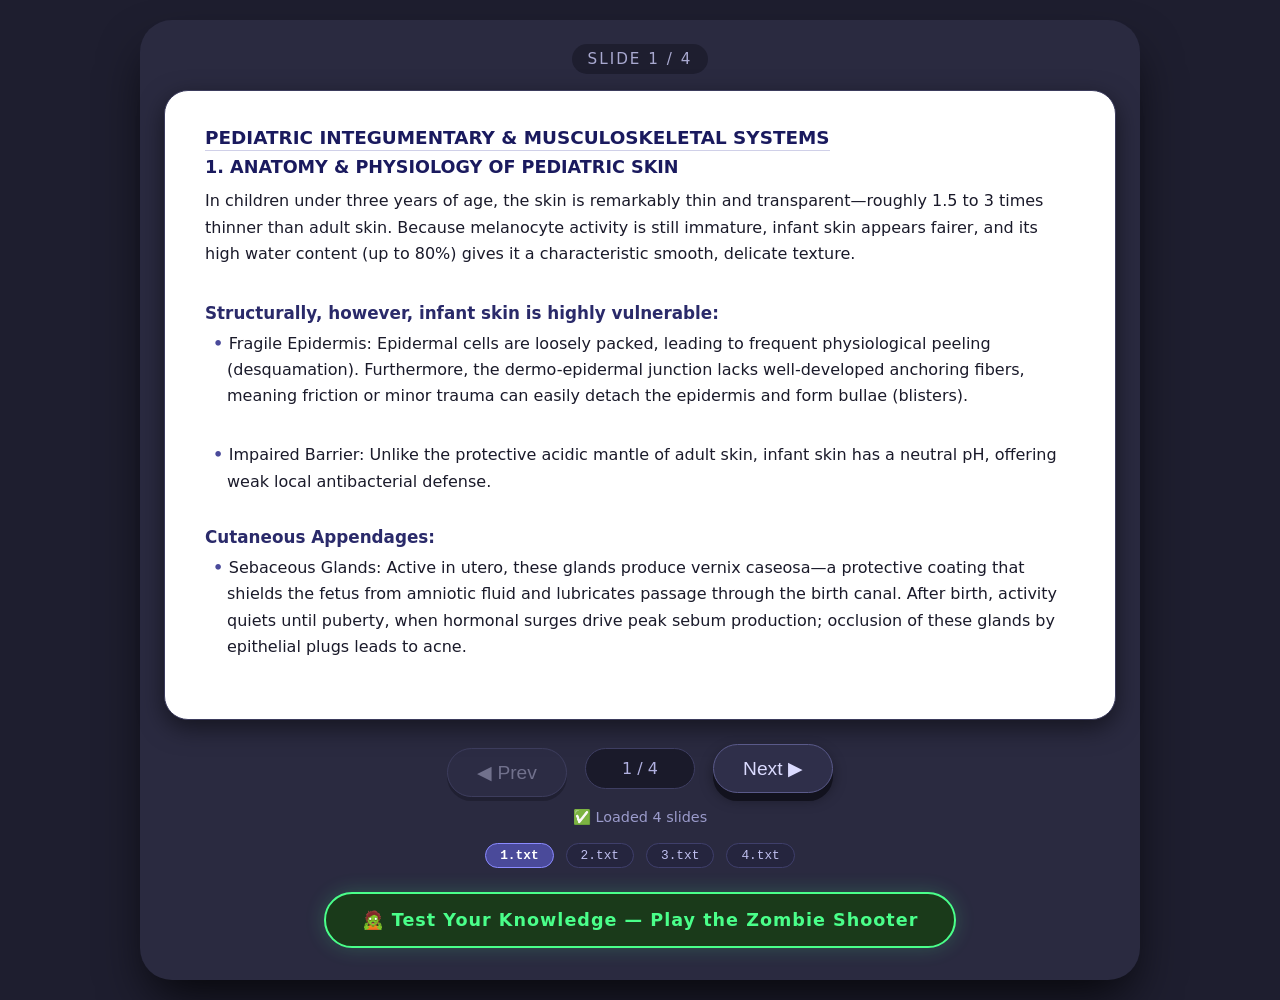
==== commit df59d0d6: "Update index.html" ====
--- a/index.html
+++ b/index.html
@@ -266,7 +266,26 @@
     </div>
     <div class="status-message" id="statusMessage"></div>
     <div class="file-list" id="fileList"></div>
+
+    <div style="text-align:center; margin-top:24px;">
+    <a href="zombie-game.html"
+       style="display:inline-block;
+              background:#1a3a1a;
+              border:2px solid #4aff8a;
+              color:#4aff8a;
+              padding:16px 36px;
+              border-radius:60px;
+              text-decoration:none;
+              font-weight:700;
+              font-size:1.1rem;
+              letter-spacing:1px;
+              box-shadow:0 0 20px rgba(74,255,138,0.2);">
+        🧟 Test Your Knowledge — Play the Zombie Shooter
+    </a>
 </div>
+    
+</div>
+    
 <script>
 (function () {
     const LEVELS_DIR = 'levels';
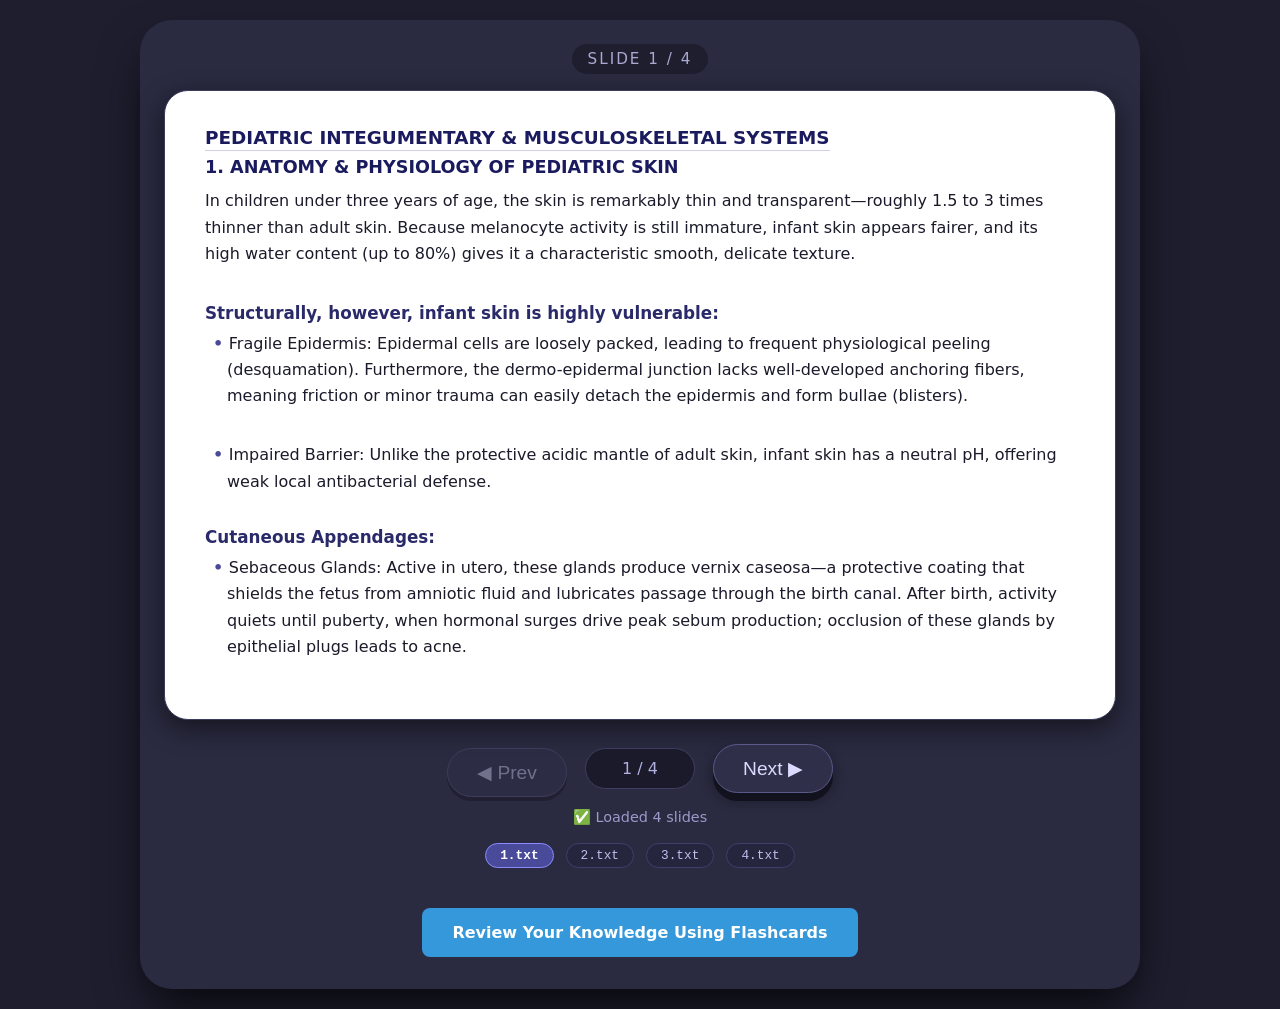
==== commit af3e072f: "Update index.html" ====
--- a/index.html
+++ b/index.html
@@ -267,20 +267,20 @@
     <div class="status-message" id="statusMessage"></div>
     <div class="file-list" id="fileList"></div>
 
-    <div style="text-align:center; margin-top:24px;">
-    <a href="zombie-game.html"
-       style="display:inline-block;
-              background:#1a3a1a;
-              border:2px solid #4aff8a;
-              color:#4aff8a;
-              padding:16px 36px;
-              border-radius:60px;
-              text-decoration:none;
-              font-weight:700;
-              font-size:1.1rem;
-              letter-spacing:1px;
-              box-shadow:0 0 20px rgba(74,255,138,0.2);">
-        🧟 Test Your Knowledge — Play the Zombie Shooter
+    <!-- Knowledge Review Button -->
+<div style="text-align: center; margin-top: 40px;">
+    <a href="flashcards.html" style="
+        display: inline-block;
+        padding: 15px 30px;
+        background-color: #3498db;
+        color: white;
+        text-decoration: none;
+        font-weight: bold;
+        border-radius: 8px;
+        font-size: 16px;
+        transition: background-color 0.3s ease;
+    " onmouseover="this.style.backgroundColor='#2980b9'" onmouseout="this.style.backgroundColor='#3498db'">
+        Review Your Knowledge Using Flashcards
     </a>
 </div>
     
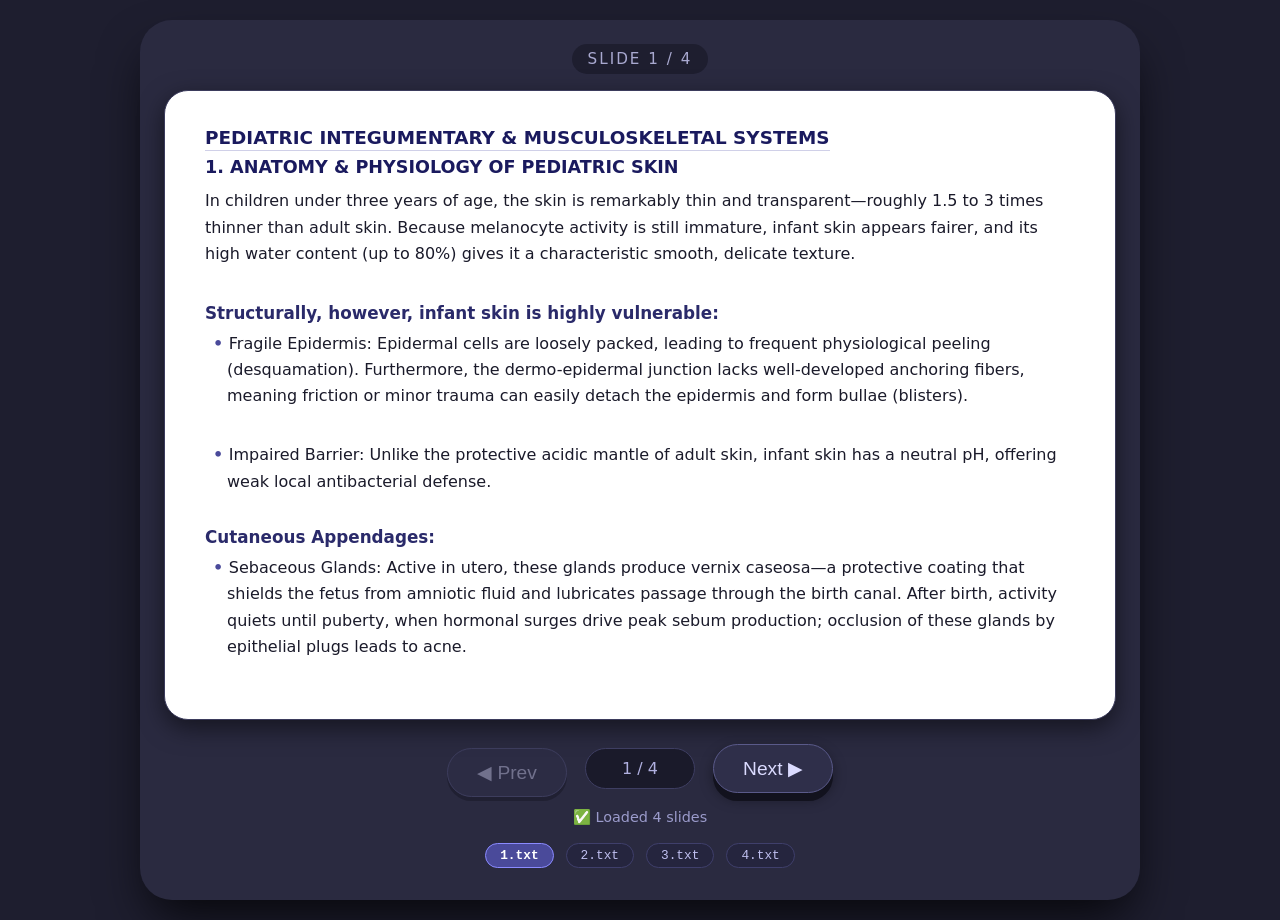
==== commit 2721b05b: "Update index.html" ====
--- a/index.html
+++ b/index.html
@@ -267,22 +267,7 @@
     <div class="status-message" id="statusMessage"></div>
     <div class="file-list" id="fileList"></div>
 
-    <!-- Knowledge Review Button -->
-<div style="text-align: center; margin-top: 40px;">
-    <a href="flashcards.html" style="
-        display: inline-block;
-        padding: 15px 30px;
-        background-color: #3498db;
-        color: white;
-        text-decoration: none;
-        font-weight: bold;
-        border-radius: 8px;
-        font-size: 16px;
-        transition: background-color 0.3s ease;
-    " onmouseover="this.style.backgroundColor='#2980b9'" onmouseout="this.style.backgroundColor='#3498db'">
-        Review Your Knowledge Using Flashcards
-    </a>
-</div>
+   
     
 </div>
     
